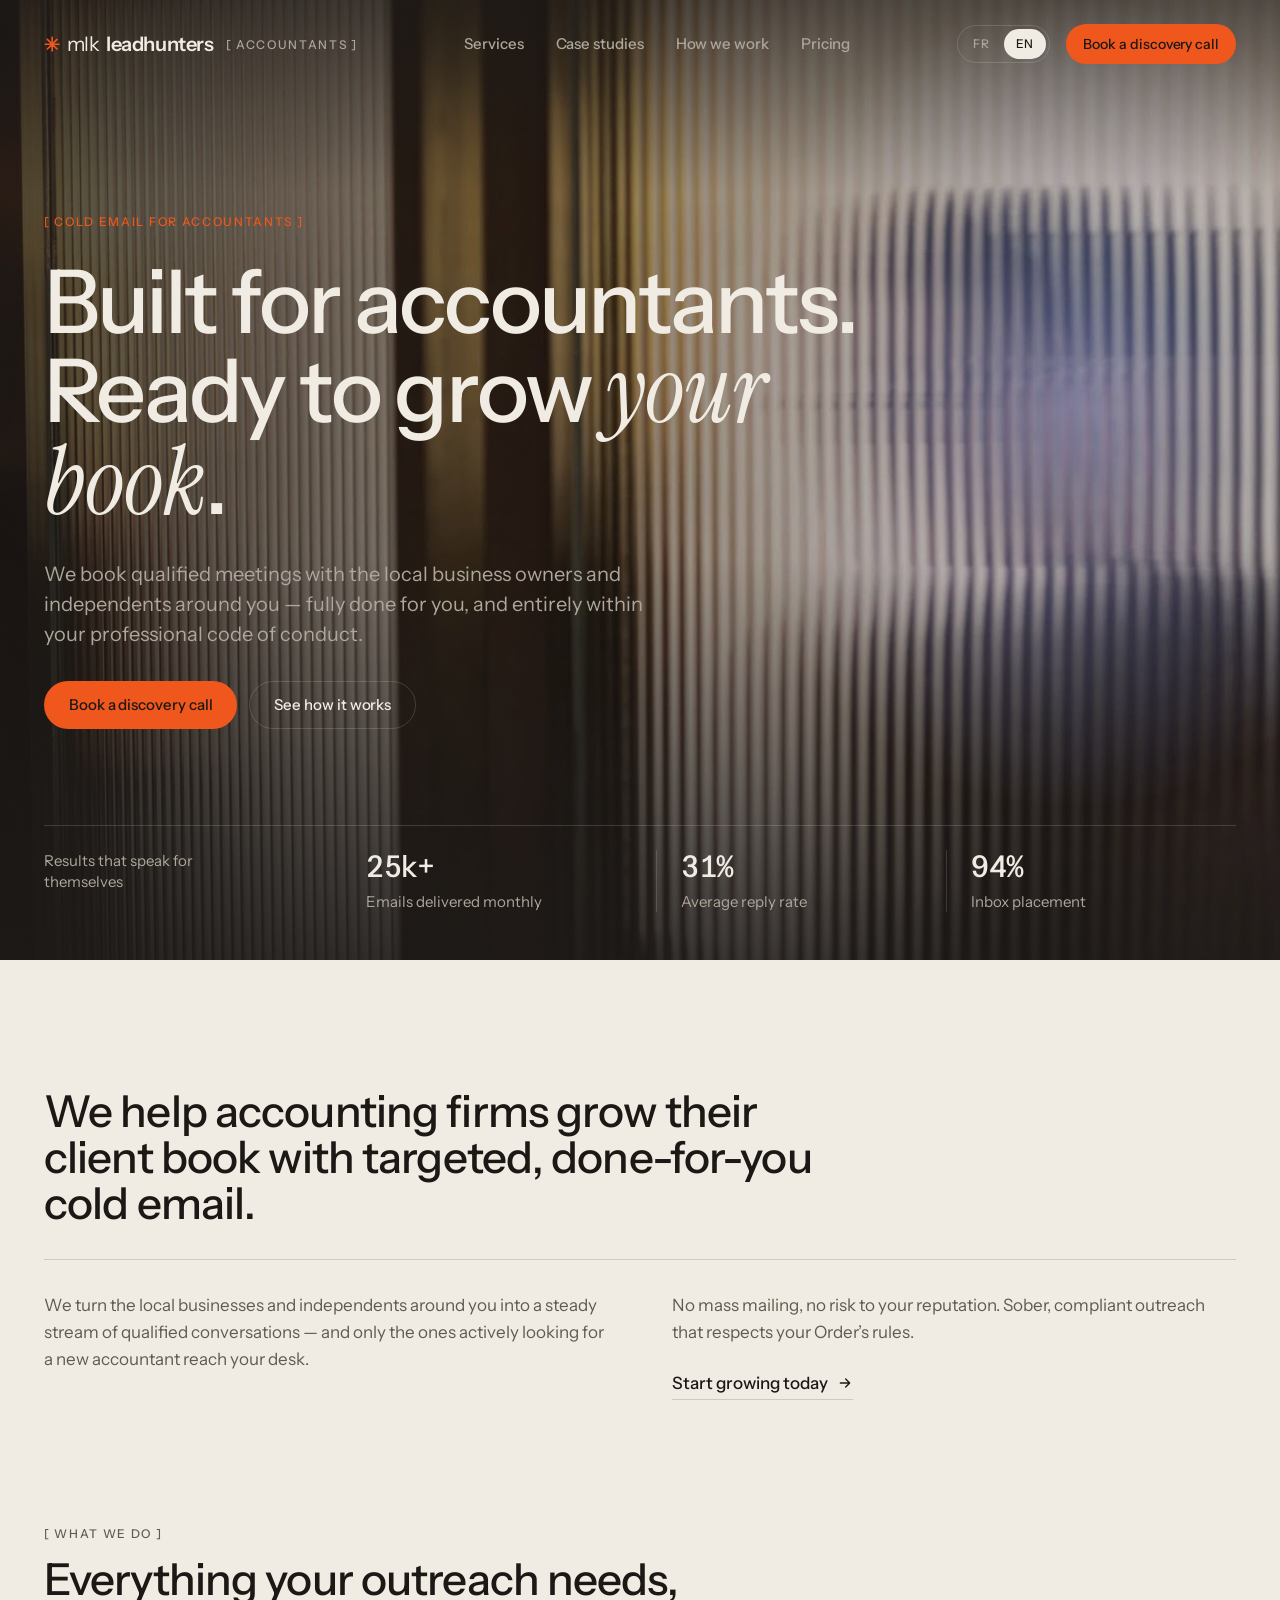
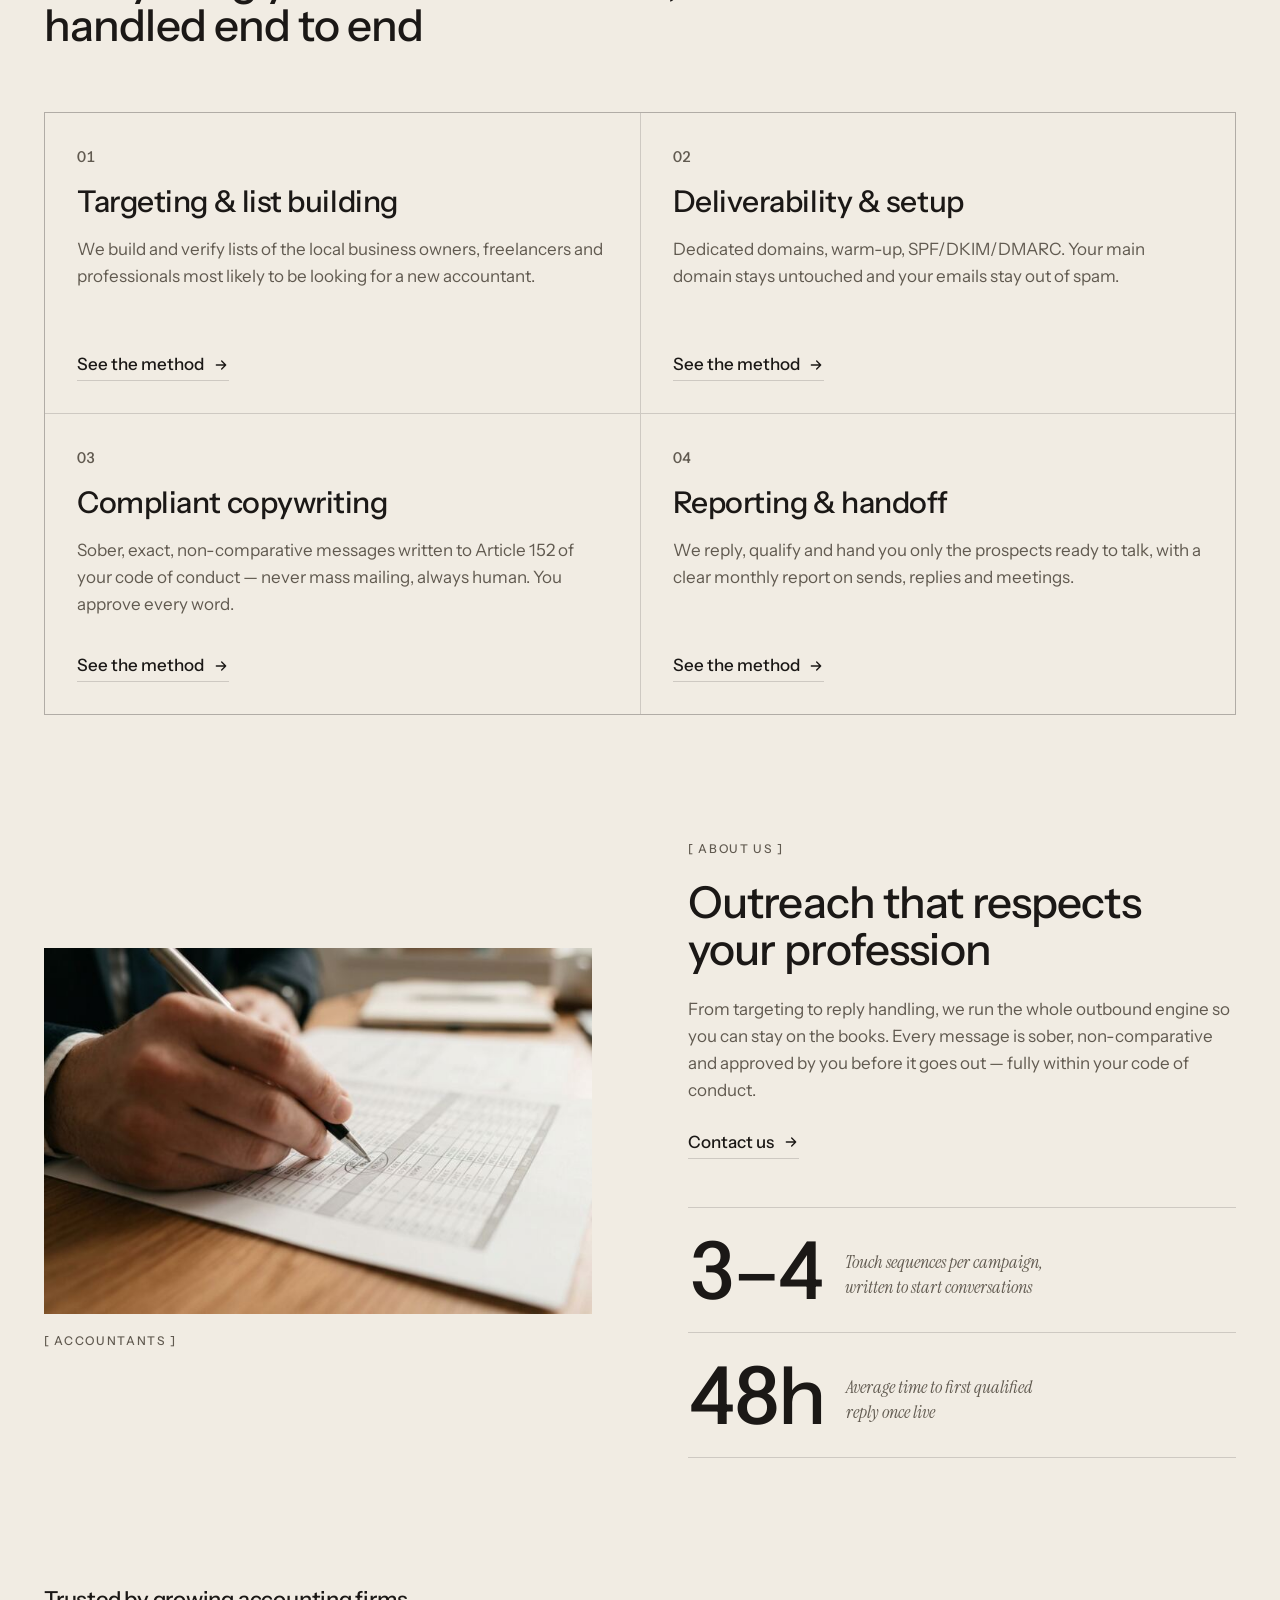
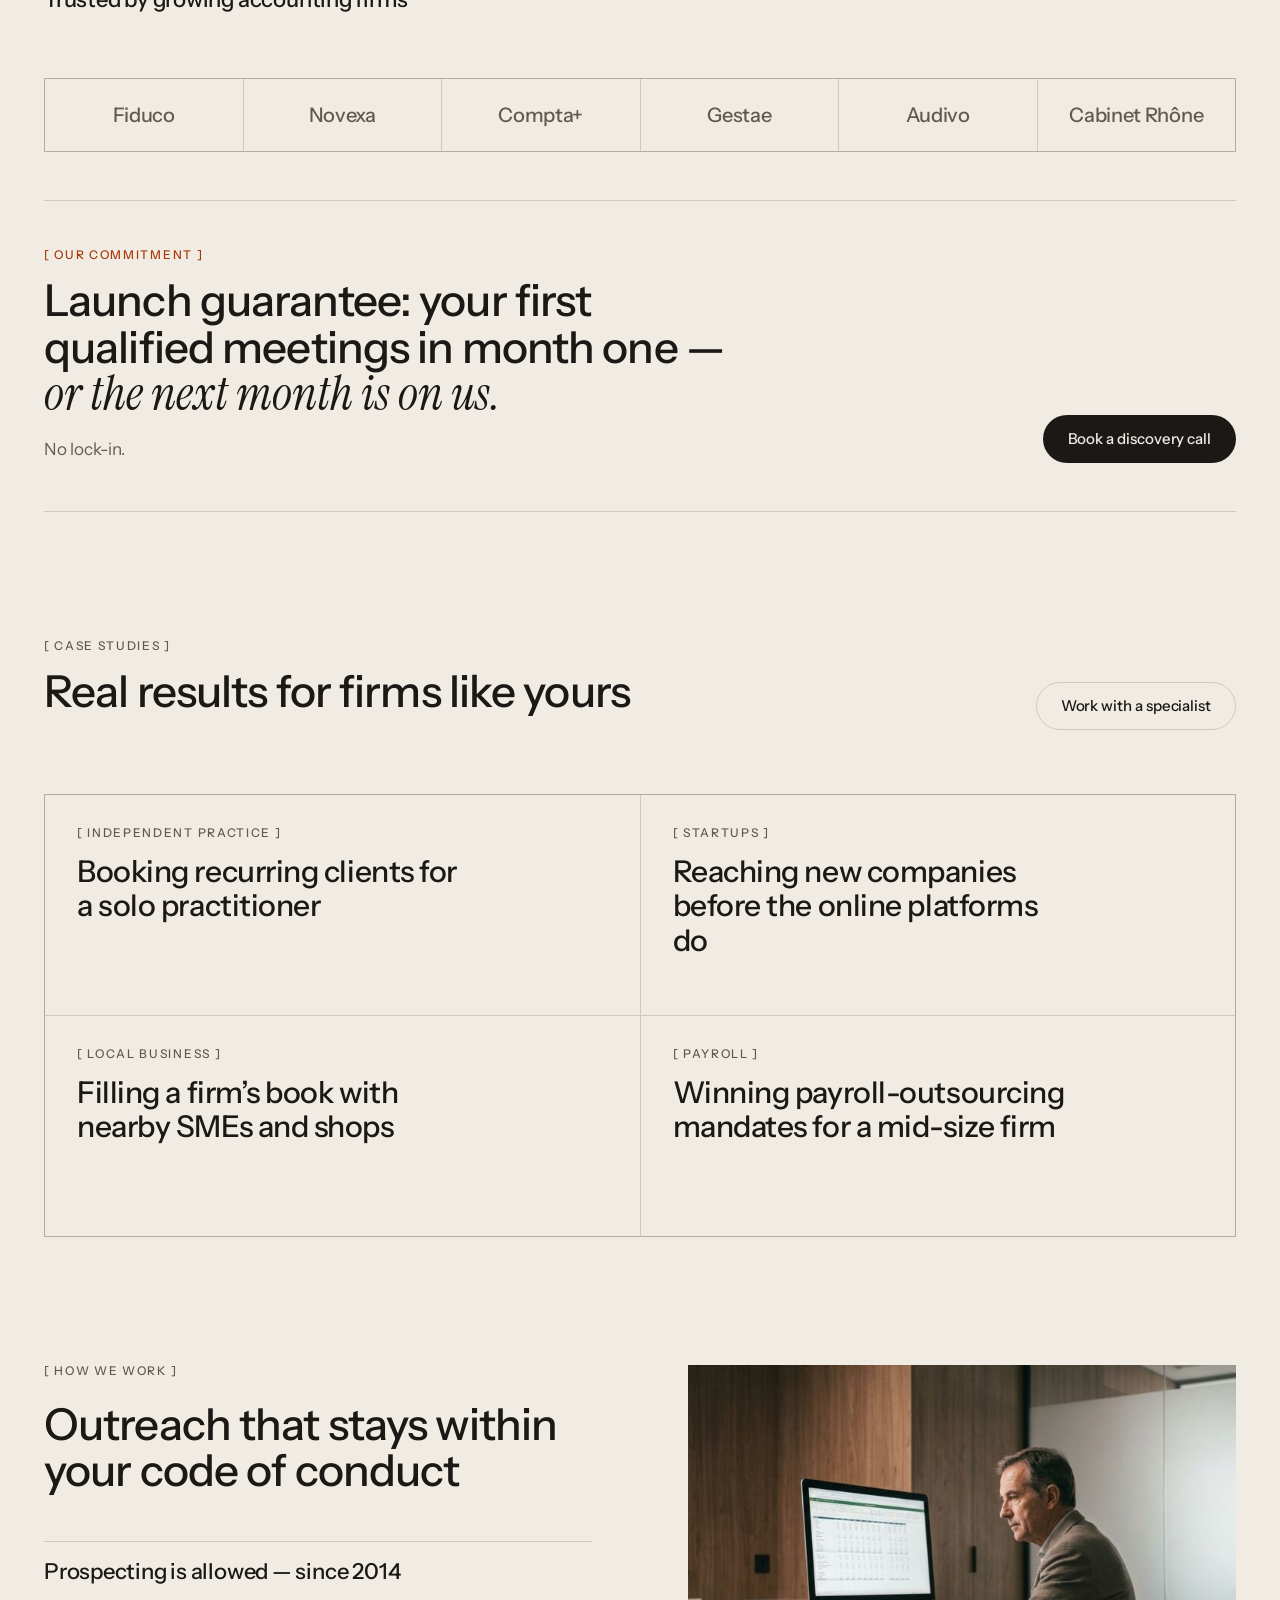
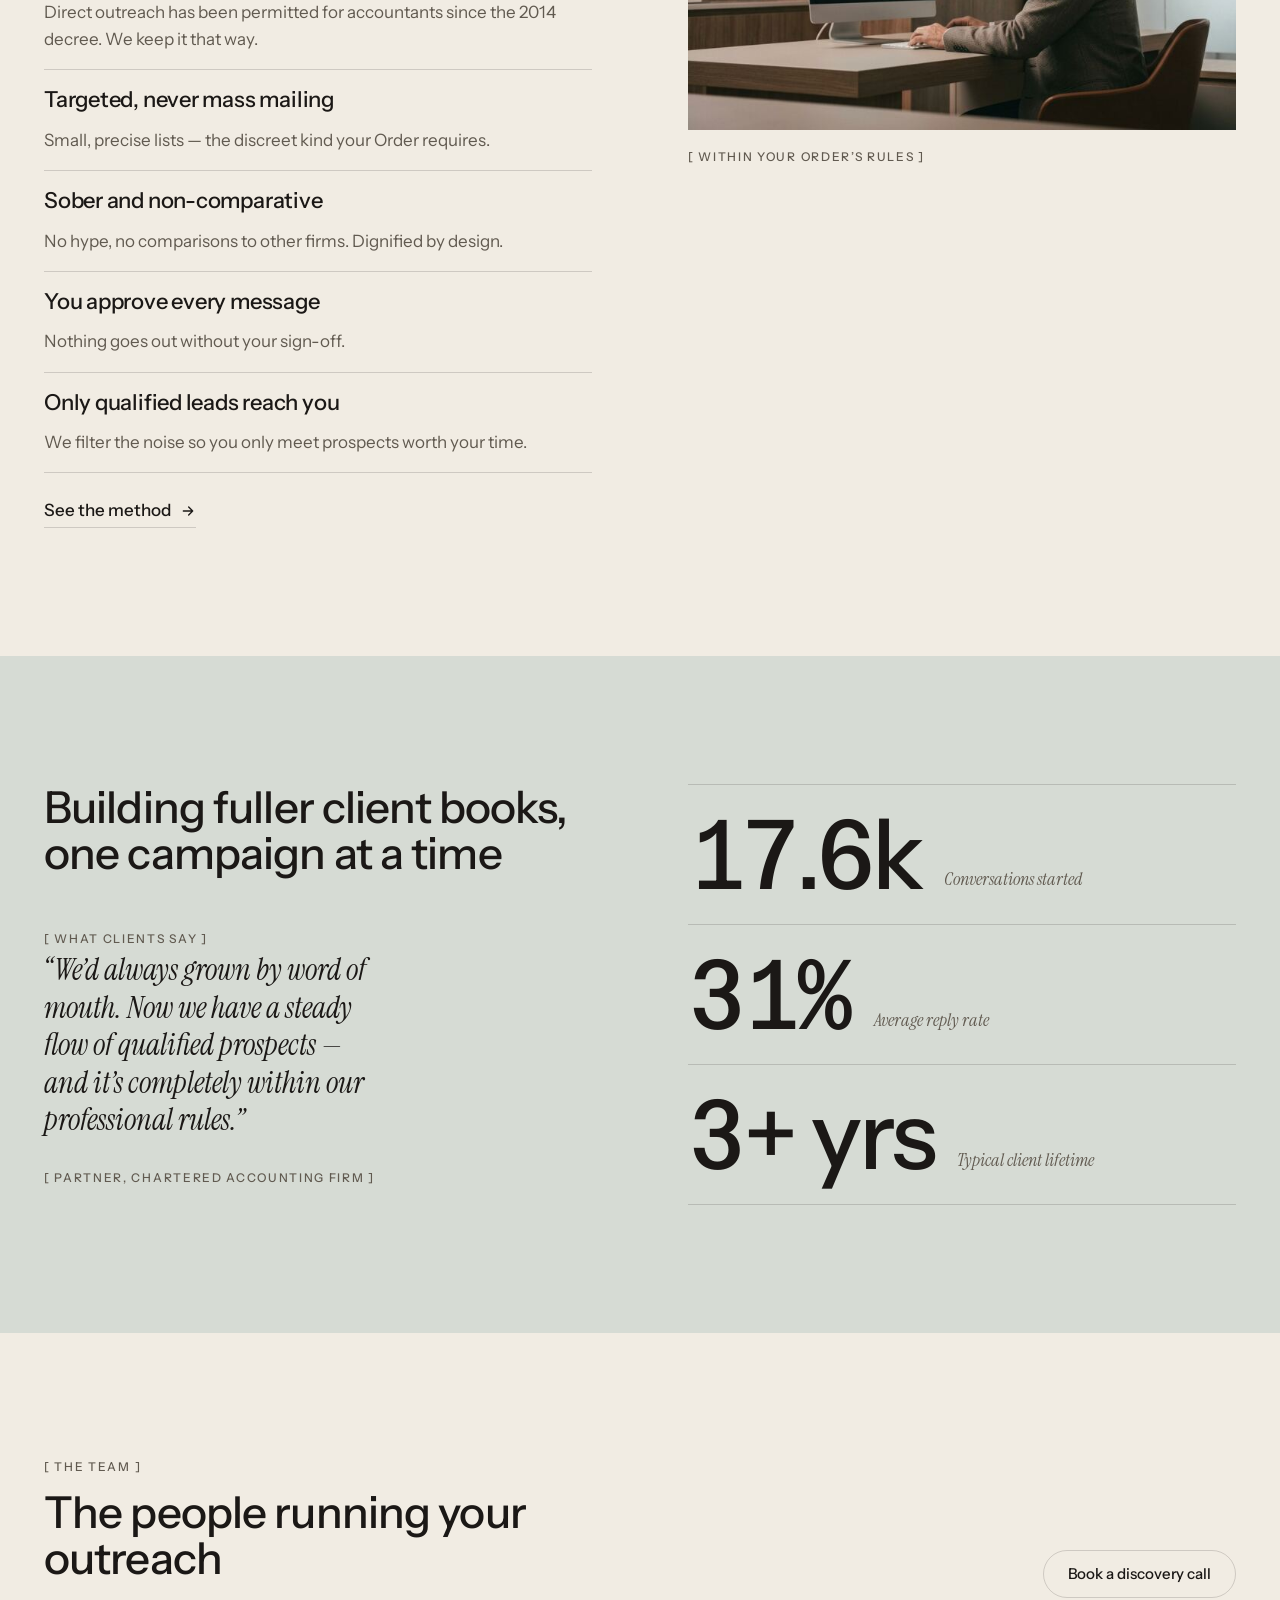
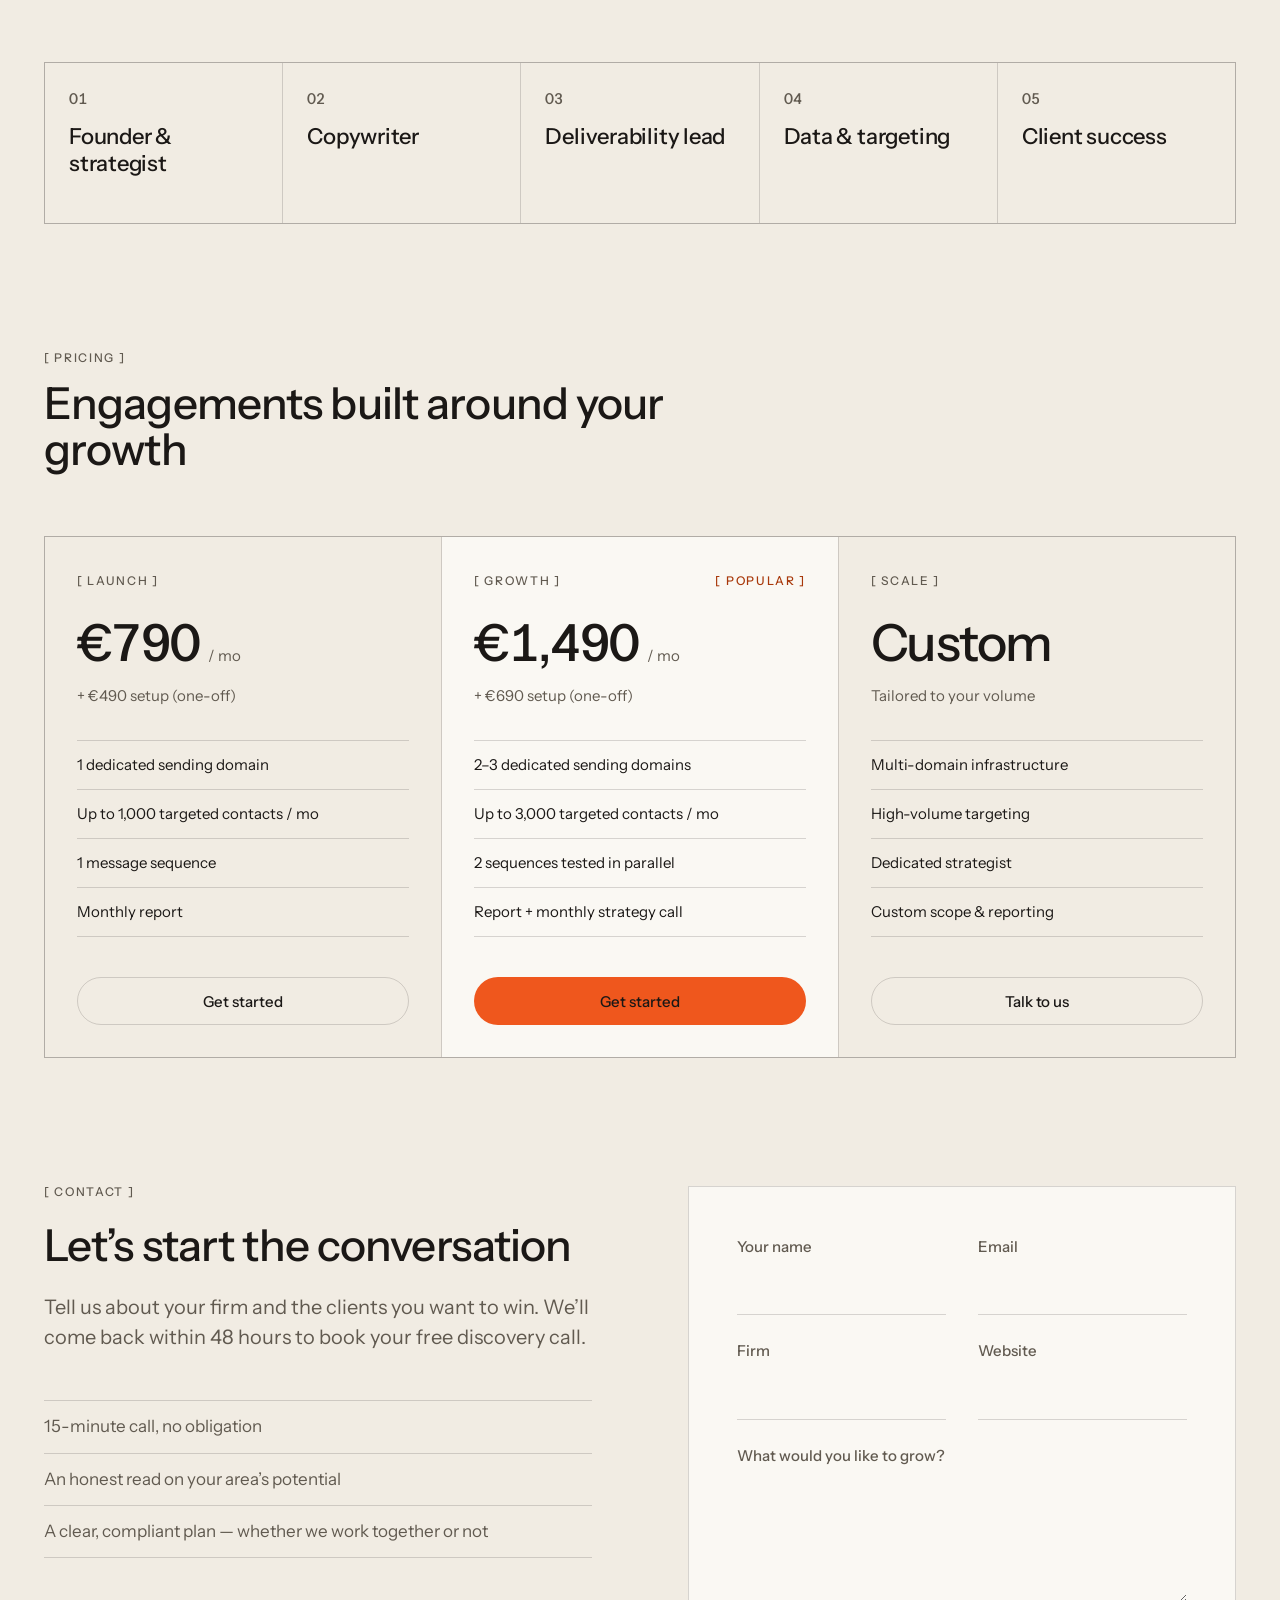
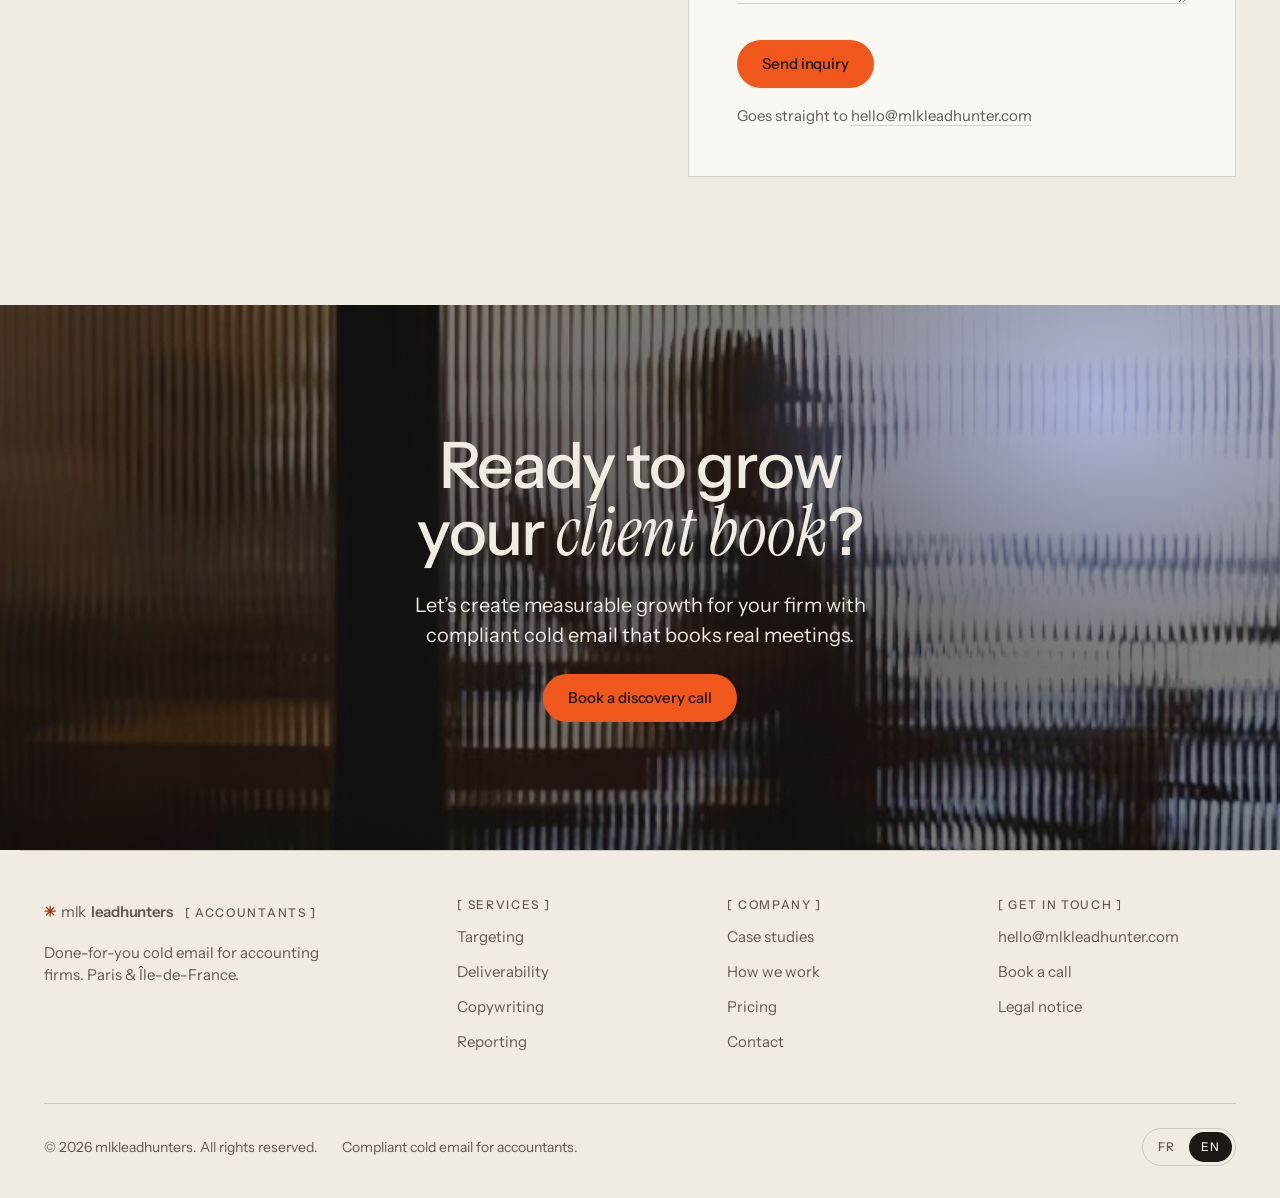
==== en/index.html @ 588f7e90 "Verre cannelé : toutes les pages FR/EN, sélecteur de langue, redirections - en/ : page d'accueil ang" ====
<!doctype html>
<html lang="en" data-theme="leadhunters">
<head>
<meta charset="utf-8">
<meta name="viewport" content="width=device-width, initial-scale=1">
<title>mlkleadhunters — Cold email that grows your accounting firm’s book</title>
<meta name="description" content="Done-for-you cold email for accounting firms. We book qualified meetings with local business owners — fully compliant with your professional code of conduct. Paris &amp; Île-de-France.">
<link rel="canonical" href="https://mlkleadhunters.fr/en/">
<link rel="alternate" hreflang="fr" href="https://mlkleadhunters.fr/fr/">
<link rel="alternate" hreflang="en" href="https://mlkleadhunters.fr/en/">
<link rel="alternate" hreflang="x-default" href="https://mlkleadhunters.fr/">
<meta property="og:type" content="website">
<meta property="og:site_name" content="mlkleadhunters">
<meta property="og:title" content="mlkleadhunters — Cold email that grows your accounting firm’s book">
<meta property="og:description" content="Done-for-you cold email for accounting firms. We book qualified meetings with local business owners — fully compliant with your professional code of conduct. Paris &amp; Île-de-France.">
<meta property="og:url" content="https://mlkleadhunters.fr/en/">
<meta property="og:image" content="https://mlkleadhunters.fr/assets/img/hero-glass.jpg">
<meta property="og:locale" content="en_GB">
<meta property="og:locale:alternate" content="fr_FR">
<meta name="twitter:card" content="summary_large_image">
<meta name="twitter:title" content="mlkleadhunters — Cold email that grows your accounting firm’s book">
<meta name="twitter:description" content="Done-for-you cold email for accounting firms. We book qualified meetings with local business owners — fully compliant with your professional code of conduct. Paris &amp; Île-de-France.">
<meta name="theme-color" content="#1b1816">
<link rel="icon" href="../assets/favicon.svg" type="image/svg+xml">
<link rel="apple-touch-icon" href="../assets/apple-touch-icon.png">
<link rel="preload" as="font" type="font/woff2" href="../assets/fonts/instrument-sans-latin.woff2" crossorigin>
<link rel="preload" as="font" type="font/woff2" href="../assets/fonts/instrument-serif-italic-latin.woff2" crossorigin>
<link rel="preload" as="image" href="../assets/img/hero-glass.jpg" media="(min-width: 901px)">
<link rel="preload" as="image" href="../assets/img/hero-glass-900.jpg" media="(max-width: 900px)">
<link rel="stylesheet" href="../assets/css/tokens.css">
<link rel="stylesheet" href="../assets/css/mk.css">
<script src="../assets/js/site.js" defer></script>
<script type="application/ld+json">
{
  "@context": "https://schema.org",
  "@type": "ProfessionalService",
  "name": "mlkleadhunters",
  "description": "Done-for-you cold email for accounting firms.",
  "url": "https://mlkleadhunters.fr/en/",
  "email": "hello@mlkleadhunter.com",
  "image": "https://mlkleadhunters.fr/assets/img/hero-glass.jpg",
  "areaServed": "Paris & Île-de-France",
  "availableLanguage": ["fr", "en"]
}
</script>
</head>
<body>
<a class="mk-skip" href="#content">Skip to content</a>

<section class="mk-glass mk-glass--photo mk-glass--hero mk-photo--hero-glass mk-on-dark" aria-label="Introduction">
  <div class="mk-glass__scene"></div>
  <div class="mk-glass__tint"></div>
  <div class="mk-glass__daylight"></div>
  <div class="mk-glass__grain"></div>
  <div class="mk-glass__content">
    <header class="mk-nav mk-container">
      <div class="mk-brand">
        <a class="mk-wordmark" href="./" aria-label="mlkleadhunters, home"><svg class="mk-wordmark__glyph" viewBox="0 0 24 24" fill="none" stroke="currentColor" stroke-width="2.4" stroke-linecap="round" aria-hidden="true"><path d="M12 2v20M2 12h20M4.93 4.93l14.14 14.14M19.07 4.93 4.93 19.07"/></svg><span class="mk-wordmark__mlk">mlk</span><span class="mk-wordmark__name">leadhunters</span></a>
        <span class="mk-label">Accountants</span>
      </div>
      <nav aria-label="Main navigation">
        <ul class="mk-nav__links">
          <li><a href="#services">Services</a></li>
          <li><a href="#case-studies">Case studies</a></li>
          <li><a href="how-we-work/">How we work</a></li>
          <li><a href="#pricing">Pricing</a></li>
        </ul>
      </nav>
      <div class="mk-nav__end">
        <div class="mk-lang" role="group" aria-label="Language">
          <a class="mk-lang__opt" href="../fr/" hreflang="fr" lang="fr"><span aria-hidden="true">FR</span><span class="mk-sr">Français</span></a>
          <a class="mk-lang__opt" href="./" hreflang="en" lang="en" aria-current="true">EN</a>
        </div>
        <a class="mk-button mk-button--sm mk-nav__cta" href="#contact">Book a discovery call</a>
        <details class="mk-menu">
          <summary class="mk-button mk-button--ghost mk-button--sm"><span class="mk-menu__open">Menu</span><span class="mk-menu__close">Close</span></summary>
          <nav class="mk-menu__panel" aria-label="Menu">
            <ul>
              <li><a href="#services">Services</a></li>
              <li><a href="#case-studies">Case studies</a></li>
              <li><a href="how-we-work/">How we work</a></li>
              <li><a href="#pricing">Pricing</a></li>
              <li><a href="#contact">Contact</a></li>
            </ul>
            <div class="mk-menu__lang">
              <div class="mk-lang" role="group" aria-label="Language">
                <a class="mk-lang__opt" href="../fr/" hreflang="fr" lang="fr"><span aria-hidden="true">FR</span><span class="mk-sr">Français</span></a>
                <a class="mk-lang__opt" href="./" hreflang="en" lang="en" aria-current="true">EN</a>
              </div>
            </div>
          </nav>
        </details>
      </div>
    </header>

    <div class="mk-container mk-hero">
      <div class="mk-hero__inner">
        <span class="mk-label mk-label--accent">Cold email for accountants</span>
        <h1 class="mk-display-xl">Built for accountants. Ready to grow <span class="mk-em">your book</span>.</h1>
        <p class="mk-lead">We book qualified meetings with the local business owners and independents around you — fully done for you, and entirely within your professional code of conduct.</p>
        <div class="mk-hero__actions">
          <a class="mk-button" href="#contact">Book a discovery call</a>
          <a class="mk-button mk-button--ghost" href="how-we-work/">See how it works</a>
        </div>
      </div>
      <div class="mk-keyfigs">
        <h2 class="mk-keyfigs__caption">Results that speak for themselves</h2>
        <ul class="mk-keyfigs__list">
          <li class="mk-keyfigs__item"><span class="mk-keyfigs__value">25k+</span><span class="mk-keyfigs__note">Emails delivered monthly</span></li>
          <li class="mk-keyfigs__item"><span class="mk-keyfigs__value">31%</span><span class="mk-keyfigs__note">Average reply rate</span></li>
          <li class="mk-keyfigs__item"><span class="mk-keyfigs__value">94%</span><span class="mk-keyfigs__note">Inbox placement</span></li>
        </ul>
      </div>
    </div>
  </div>
</section>

<main id="content">

  <section class="mk-section" aria-labelledby="offer-title">
    <div class="mk-container mk-statement">
      <h2 id="offer-title" class="mk-title">We help accounting firms grow their client book with targeted, done-for-you cold email.</h2>
      <div class="mk-statement__body">
        <p>We turn the local businesses and independents around you into a steady stream of qualified conversations — and only the ones actively looking for a new accountant reach your desk.</p>
        <div class="mk-split__text">
          <p>No mass mailing, no risk to your reputation. Sober, compliant outreach that respects your Order’s rules.</p>
          <a class="mk-link" href="#contact">Start growing today <svg viewBox="0 0 24 24" fill="none" stroke="currentColor" stroke-width="2" stroke-linecap="round" stroke-linejoin="round" aria-hidden="true"><path d="M5 12h14M13 6l6 6-6 6"/></svg></a>
        </div>
      </div>
    </div>
  </section>

  <section class="mk-section" id="services" aria-labelledby="services-title">
    <div class="mk-container">
      <div class="mk-head">
        <span class="mk-label">What we do</span>
        <h2 id="services-title" class="mk-title">Everything your outreach needs, handled end to end</h2>
      </div>
      <div class="mk-grid mk-grid--2">
        <article class="mk-card">
          <span class="mk-card__step">01</span>
          <h3 class="mk-heading">Targeting &amp; list building</h3>
          <p class="mk-card__body">We build and verify lists of the local business owners, freelancers and professionals most likely to be looking for a new accountant.</p>
          <div class="mk-card__foot"><a class="mk-link" href="how-we-work/#targeting">See the method<span class="mk-sr">: targeting</span><svg viewBox="0 0 24 24" fill="none" stroke="currentColor" stroke-width="2" stroke-linecap="round" stroke-linejoin="round" aria-hidden="true"><path d="M5 12h14M13 6l6 6-6 6"/></svg></a></div>
        </article>
        <article class="mk-card">
          <span class="mk-card__step">02</span>
          <h3 class="mk-heading">Deliverability &amp; setup</h3>
          <p class="mk-card__body">Dedicated domains, warm-up, SPF/DKIM/DMARC. Your main domain stays untouched and your emails stay out of spam.</p>
          <div class="mk-card__foot"><a class="mk-link" href="how-we-work/#deliverability">See the method<span class="mk-sr">: deliverability</span><svg viewBox="0 0 24 24" fill="none" stroke="currentColor" stroke-width="2" stroke-linecap="round" stroke-linejoin="round" aria-hidden="true"><path d="M5 12h14M13 6l6 6-6 6"/></svg></a></div>
        </article>
        <article class="mk-card">
          <span class="mk-card__step">03</span>
          <h3 class="mk-heading">Compliant copywriting</h3>
          <p class="mk-card__body">Sober, exact, non-comparative messages written to Article 152 of your code of conduct — never mass mailing, always human. You approve every word.</p>
          <div class="mk-card__foot"><a class="mk-link" href="how-we-work/#copywriting">See the method<span class="mk-sr">: copywriting</span><svg viewBox="0 0 24 24" fill="none" stroke="currentColor" stroke-width="2" stroke-linecap="round" stroke-linejoin="round" aria-hidden="true"><path d="M5 12h14M13 6l6 6-6 6"/></svg></a></div>
        </article>
        <article class="mk-card">
          <span class="mk-card__step">04</span>
          <h3 class="mk-heading">Reporting &amp; handoff</h3>
          <p class="mk-card__body">We reply, qualify and hand you only the prospects ready to talk, with a clear monthly report on sends, replies and meetings.</p>
          <div class="mk-card__foot"><a class="mk-link" href="how-we-work/#reporting">See the method<span class="mk-sr">: reporting</span><svg viewBox="0 0 24 24" fill="none" stroke="currentColor" stroke-width="2" stroke-linecap="round" stroke-linejoin="round" aria-hidden="true"><path d="M5 12h14M13 6l6 6-6 6"/></svg></a></div>
        </article>
      </div>
    </div>
  </section>

  <section class="mk-section" aria-labelledby="about-title">
    <div class="mk-container mk-split">
      <figure class="mk-figure">
        <img src="../assets/img/cold-emailing-accountants.jpg" srcset="../assets/img/cold-emailing-accountants-720.jpg 720w, ../assets/img/cold-emailing-accountants.jpg 1104w" sizes="(max-width: 900px) 100vw, 600px" width="1104" height="736" alt="An accountant annotates a table of figures at their desk." loading="lazy" decoding="async">
        <figcaption><span class="mk-label">Accountants</span></figcaption>
      </figure>
      <div class="mk-split__text">
        <span class="mk-label">About us</span>
        <h2 id="about-title" class="mk-title">Outreach that respects your profession</h2>
        <p class="mk-muted">From targeting to reply handling, we run the whole outbound engine so you can stay on the books. Every message is sober, non-comparative and approved by you before it goes out — fully within your code of conduct.</p>
        <a class="mk-link" href="#contact">Contact us <svg viewBox="0 0 24 24" fill="none" stroke="currentColor" stroke-width="2" stroke-linecap="round" stroke-linejoin="round" aria-hidden="true"><path d="M5 12h14M13 6l6 6-6 6"/></svg></a>
        <div class="mk-stats mk-stats--stack mk-mt-5">
          <div class="mk-stat"><span class="mk-stat__value mk-stat__value--compact">3–4</span><span class="mk-stat__note">Touch sequences per campaign, written to start conversations</span></div>
          <div class="mk-stat"><span class="mk-stat__value mk-stat__value--compact">48h</span><span class="mk-stat__note">Average time to first qualified reply once live</span></div>
        </div>
      </div>
    </div>
  </section>

  <section class="mk-section" aria-labelledby="trust-title">
    <div class="mk-container">
      <div class="mk-head">
        <h2 id="trust-title" class="mk-subheading">Trusted by growing accounting firms</h2>
      </div>
      <!-- To confirm: firm names carried over from the current site. Replace them with real clients (with their consent) or remove this section before going live. -->
      <ul class="mk-names">
        <li>Fiduco</li>
        <li>Novexa</li>
        <li>Compta+</li>
        <li>Gestae</li>
        <li>Audivo</li>
        <li>Cabinet Rhône</li>
      </ul>
      <div class="mk-pledge mk-mt-7">
        <div class="mk-pledge__text">
          <span class="mk-label mk-label--accent">Our commitment</span>
          <p class="mk-title">Launch guarantee: your first qualified meetings in month one — <span class="mk-em">or the next month is on us.</span></p>
          <p class="mk-muted">No lock-in.</p>
        </div>
        <a class="mk-button mk-button--inverse" href="#contact">Book a discovery call</a>
      </div>
    </div>
  </section>

  <section class="mk-section" id="case-studies" aria-labelledby="cases-title">
    <div class="mk-container">
      <div class="mk-head mk-head--split">
        <span class="mk-label">Case studies</span>
        <h2 id="cases-title" class="mk-title">Real results for firms like yours</h2>
        <a class="mk-button mk-button--ghost mk-head__aside" href="#contact">Work with a specialist</a>
      </div>
      <div class="mk-grid mk-grid--2">
        <article class="mk-card mk-card--short">
          <span class="mk-label">Independent practice</span>
          <h3 class="mk-heading">Booking recurring clients for a solo practitioner</h3>
        </article>
        <article class="mk-card mk-card--short">
          <span class="mk-label">Startups</span>
          <h3 class="mk-heading">Reaching new companies before the online platforms do</h3>
        </article>
        <article class="mk-card mk-card--short">
          <span class="mk-label">Local business</span>
          <h3 class="mk-heading">Filling a firm’s book with nearby SMEs and shops</h3>
        </article>
        <article class="mk-card mk-card--short">
          <span class="mk-label">Payroll</span>
          <h3 class="mk-heading">Winning payroll-outsourcing mandates for a mid-size firm</h3>
        </article>
      </div>
    </div>
  </section>

  <section class="mk-section" id="method" aria-labelledby="method-title">
    <div class="mk-container mk-split mk-split--top">
      <div class="mk-split__text">
        <span class="mk-label">How we work</span>
        <h2 id="method-title" class="mk-title">Outreach that stays within your code of conduct</h2>
        <ul class="mk-rows mk-rows--compact mk-mt-5">
          <li class="mk-row"><h3 class="mk-row__title">Prospecting is allowed — since 2014</h3><p class="mk-row__text">Direct outreach has been permitted for accountants since the 2014 decree. We keep it that way.</p></li>
          <li class="mk-row"><h3 class="mk-row__title">Targeted, never mass mailing</h3><p class="mk-row__text">Small, precise lists — the discreet kind your Order requires.</p></li>
          <li class="mk-row"><h3 class="mk-row__title">Sober and non-comparative</h3><p class="mk-row__text">No hype, no comparisons to other firms. Dignified by design.</p></li>
          <li class="mk-row"><h3 class="mk-row__title">You approve every message</h3><p class="mk-row__text">Nothing goes out without your sign-off.</p></li>
          <li class="mk-row"><h3 class="mk-row__title">Only qualified leads reach you</h3><p class="mk-row__text">We filter the noise so you only meet prospects worth your time.</p></li>
        </ul>
        <a class="mk-link" href="how-we-work/">See the method <svg viewBox="0 0 24 24" fill="none" stroke="currentColor" stroke-width="2" stroke-linecap="round" stroke-linejoin="round" aria-hidden="true"><path d="M5 12h14M13 6l6 6-6 6"/></svg></a>
      </div>
      <figure class="mk-figure">
        <img src="../assets/img/agenda.jpg" srcset="../assets/img/agenda-720.jpg 720w, ../assets/img/agenda.jpg 1104w" sizes="(max-width: 900px) 100vw, 600px" width="1104" height="736" alt="An accountant works on a spreadsheet in a bright office." loading="lazy" decoding="async">
        <figcaption><span class="mk-label">Within your Order’s rules</span></figcaption>
      </figure>
    </div>
  </section>

  <section class="mk-section mk-section--band" aria-labelledby="proof-title">
    <div class="mk-container mk-proof">
      <div class="mk-proof__lead">
        <h2 id="proof-title" class="mk-title">Building fuller client books, one campaign at a time</h2>
        <figure class="mk-quote">
          <span class="mk-label">What clients say</span>
          <blockquote class="mk-mt-5"><p><q>We’d always grown by word of mouth. Now we have a steady flow of qualified prospects — and it’s completely within our professional rules.</q></p></blockquote>
          <figcaption class="mk-mt-5"><span class="mk-label">Partner, chartered accounting firm</span></figcaption>
        </figure>
      </div>
      <div class="mk-stats mk-stats--stack">
        <div class="mk-stat"><span class="mk-stat__value">17.6k</span><span class="mk-stat__note">Conversations started</span></div>
        <div class="mk-stat"><span class="mk-stat__value">31%</span><span class="mk-stat__note">Average reply rate</span></div>
        <div class="mk-stat"><span class="mk-stat__value">3+ yrs</span><span class="mk-stat__note">Typical client lifetime</span></div>
      </div>
    </div>
  </section>

  <section class="mk-section" id="team" aria-labelledby="team-title">
    <div class="mk-container">
      <div class="mk-head mk-head--split">
        <span class="mk-label">The team</span>
        <h2 id="team-title" class="mk-title">The people running your outreach</h2>
        <a class="mk-button mk-button--ghost mk-head__aside" href="#contact">Book a discovery call</a>
      </div>
      <!-- To complete: first names, surnames and photos of the team (the current site only has placeholder names). -->
      <ul class="mk-team">
        <li><span class="mk-card__step">01</span><span class="mk-team__role">Founder &amp; strategist</span></li>
        <li><span class="mk-card__step">02</span><span class="mk-team__role">Copywriter</span></li>
        <li><span class="mk-card__step">03</span><span class="mk-team__role">Deliverability lead</span></li>
        <li><span class="mk-card__step">04</span><span class="mk-team__role">Data &amp; targeting</span></li>
        <li><span class="mk-card__step">05</span><span class="mk-team__role">Client success</span></li>
      </ul>
    </div>
  </section>

  <section class="mk-section" id="pricing" aria-labelledby="pricing-title">
    <div class="mk-container">
      <div class="mk-head">
        <span class="mk-label">Pricing</span>
        <h2 id="pricing-title" class="mk-title">Engagements built around your growth</h2>
      </div>
      <div class="mk-grid">
        <article class="mk-card mk-plan">
          <div class="mk-plan__head"><h3 class="mk-label">Launch</h3></div>
          <p class="mk-plan__price"><span class="mk-plan__amount">€790</span><span class="mk-plan__per">/ mo</span></p>
          <p class="mk-plan__setup">+ €490 setup (one-off)</p>
          <ul class="mk-ticks">
            <li>1 dedicated sending domain</li>
            <li>Up to 1,000 targeted contacts / mo</li>
            <li>1 message sequence</li>
            <li>Monthly report</li>
          </ul>
          <a class="mk-button mk-button--ghost" href="#contact">Get started</a>
        </article>
        <article class="mk-card mk-plan mk-plan--featured">
          <div class="mk-plan__head"><h3 class="mk-label">Growth</h3><span class="mk-label mk-label--accent">Popular</span></div>
          <p class="mk-plan__price"><span class="mk-plan__amount">€1,490</span><span class="mk-plan__per">/ mo</span></p>
          <p class="mk-plan__setup">+ €690 setup (one-off)</p>
          <ul class="mk-ticks">
            <li>2–3 dedicated sending domains</li>
            <li>Up to 3,000 targeted contacts / mo</li>
            <li>2 sequences tested in parallel</li>
            <li>Report + monthly strategy call</li>
          </ul>
          <a class="mk-button" href="#contact">Get started</a>
        </article>
        <article class="mk-card mk-plan">
          <div class="mk-plan__head"><h3 class="mk-label">Scale</h3></div>
          <p class="mk-plan__price"><span class="mk-plan__amount">Custom</span></p>
          <p class="mk-plan__setup">Tailored to your volume</p>
          <ul class="mk-ticks">
            <li>Multi-domain infrastructure</li>
            <li>High-volume targeting</li>
            <li>Dedicated strategist</li>
            <li>Custom scope &amp; reporting</li>
          </ul>
          <a class="mk-button mk-button--ghost" href="#contact">Talk to us</a>
        </article>
      </div>
    </div>
  </section>

  <section class="mk-section" id="contact" aria-labelledby="contact-title">
    <div class="mk-container mk-split mk-split--top">
      <div class="mk-split__text">
        <span class="mk-label">Contact</span>
        <h2 id="contact-title" class="mk-title">Let’s start the conversation</h2>
        <p class="mk-lead">Tell us about your firm and the clients you want to win. We’ll come back within 48 hours to book your free discovery call.</p>
        <ul class="mk-ticks mk-ticks--muted mk-mt-5">
          <li>15-minute call, no obligation</li>
          <li>An honest read on your area’s potential</li>
          <li>A clear, compliant plan — whether we work together or not</li>
        </ul>
      </div>
      <div class="mk-panel">
        <form class="mk-form" action="mailto:hello@mlkleadhunter.com" method="post" enctype="text/plain" data-mailto="hello@mlkleadhunter.com" data-subject="Discovery call request">
          <div class="mk-field"><label for="f-name">Your name</label><input id="f-name" name="name" type="text" autocomplete="name" required data-label="Name:"></div>
          <div class="mk-field"><label for="f-email">Email</label><input id="f-email" name="email" type="email" autocomplete="email" required data-label="Email:"></div>
          <div class="mk-field"><label for="f-firm">Firm</label><input id="f-firm" name="company" type="text" autocomplete="organization" data-label="Firm:"></div>
          <div class="mk-field"><label for="f-website">Website</label><input id="f-website" name="website" type="text" inputmode="url" autocomplete="url" data-label="Website:"></div>
          <div class="mk-field mk-field--full"><label for="f-message">What would you like to grow?</label><textarea id="f-message" name="message" rows="4" data-label="Message:"></textarea></div>
          <div class="mk-form__foot">
            <button class="mk-button" type="submit">Send inquiry</button>
            <p class="mk-form__note">Goes straight to <a href="mailto:hello@mlkleadhunter.com">hello@mlkleadhunter.com</a></p>
          </div>
        </form>
      </div>
    </div>
  </section>

  <section class="mk-glass mk-glass--photo mk-cta mk-photo--footer-glass mk-on-dark" aria-labelledby="cta-title">
    <div class="mk-glass__scene"></div>
    <div class="mk-glass__tint"></div>
    <div class="mk-glass__daylight"></div>
    <div class="mk-glass__grain"></div>
    <div class="mk-glass__content mk-container">
      <div class="mk-cta__inner">
        <h2 id="cta-title" class="mk-display">Ready to grow your <span class="mk-em">client book</span>?</h2>
        <p class="mk-lead">Let’s create measurable growth for your firm with compliant cold email that books real meetings.</p>
        <a class="mk-button" href="#contact">Book a discovery call</a>
      </div>
    </div>
  </section>

</main>

<footer class="mk-footer mk-container">
  <div class="mk-footer__grid">
    <div class="mk-footer__col">
      <div class="mk-brand">
        <a class="mk-wordmark" href="./" aria-label="mlkleadhunters, home"><svg class="mk-wordmark__glyph" viewBox="0 0 24 24" fill="none" stroke="currentColor" stroke-width="2.4" stroke-linecap="round" aria-hidden="true"><path d="M12 2v20M2 12h20M4.93 4.93l14.14 14.14M19.07 4.93 4.93 19.07"/></svg><span class="mk-wordmark__mlk">mlk</span><span class="mk-wordmark__name">leadhunters</span></a>
        <span class="mk-label">Accountants</span>
      </div>
      <p class="mk-footer__desc">Done-for-you cold email for accounting firms. Paris &amp; Île-de-France.</p>
    </div>
    <nav class="mk-footer__col" aria-labelledby="footer-services"><span class="mk-label" id="footer-services">Services</span><ul><li><a href="how-we-work/#targeting">Targeting</a></li><li><a href="how-we-work/#deliverability">Deliverability</a></li><li><a href="how-we-work/#copywriting">Copywriting</a></li><li><a href="how-we-work/#reporting">Reporting</a></li></ul></nav>
    <nav class="mk-footer__col" aria-labelledby="footer-company"><span class="mk-label" id="footer-company">Company</span><ul><li><a href="#case-studies">Case studies</a></li><li><a href="how-we-work/">How we work</a></li><li><a href="#pricing">Pricing</a></li><li><a href="#contact">Contact</a></li></ul></nav>
    <div class="mk-footer__col"><span class="mk-label">Get in touch</span><ul><li><a href="mailto:hello@mlkleadhunter.com">hello@mlkleadhunter.com</a></li><li><a href="#contact">Book a call</a></li><li><a href="legal-notice/">Legal notice</a></li></ul></div>
  </div>
  <div class="mk-footer__base">
    <div class="mk-footer__legal"><span>© 2026 mlkleadhunters. All rights reserved.</span><span>Compliant cold email for accountants.</span></div>
    <div class="mk-lang" role="group" aria-label="Language">
      <a class="mk-lang__opt" href="../fr/" hreflang="fr" lang="fr"><span aria-hidden="true">FR</span><span class="mk-sr">Français</span></a>
      <a class="mk-lang__opt" href="./" hreflang="en" lang="en" aria-current="true">EN</a>
    </div>
  </div>
</footer>
</body>
</html>
---- assets/css/tokens.css ----
/* tokens.css — Verre cannelé design tokens, compiled from tokens.json (design system v1).
   Fonts are self-hosted (SIL OFL, see ../fonts/OFL.txt): no request to Google, nothing to consent to. */

@font-face { font-family: "Instrument Sans"; font-style: normal; font-weight: 400 700; font-display: swap;
  src: url(../fonts/instrument-sans-latin.woff2) format("woff2");
  unicode-range: U+0000-00FF, U+0131, U+0152-0153, U+02BB-02BC, U+02C6, U+02DA, U+02DC, U+0304, U+0308, U+0329, U+2000-206F, U+20AC, U+2122, U+2191, U+2193, U+2212, U+2215, U+FEFF, U+FFFD; }
@font-face { font-family: "Instrument Sans"; font-style: normal; font-weight: 400 700; font-display: swap;
  src: url(../fonts/instrument-sans-latin-ext.woff2) format("woff2");
  unicode-range: U+0100-02BA, U+02BD-02C5, U+02C7-02CC, U+02CE-02D7, U+02DD-02FF, U+0304, U+0308, U+0329, U+1D00-1DBF, U+1E00-1E9F, U+1EF2-1EFF, U+2020, U+20A0-20AB, U+20AD-20C0, U+2113, U+2C60-2C7F, U+A720-A7FF; }
@font-face { font-family: "Instrument Serif"; font-style: italic; font-weight: 400; font-display: swap;
  src: url(../fonts/instrument-serif-italic-latin.woff2) format("woff2");
  unicode-range: U+0000-00FF, U+0131, U+0152-0153, U+02BB-02BC, U+02C6, U+02DA, U+02DC, U+0304, U+0308, U+0329, U+2000-206F, U+20AC, U+2122, U+2191, U+2193, U+2212, U+2215, U+FEFF, U+FFFD; }
@font-face { font-family: "Instrument Serif"; font-style: italic; font-weight: 400; font-display: swap;
  src: url(../fonts/instrument-serif-italic-latin-ext.woff2) format("woff2");
  unicode-range: U+0100-02BA, U+02BD-02C5, U+02C7-02CC, U+02CE-02D7, U+02DD-02FF, U+0304, U+0308, U+0329, U+1D00-1DBF, U+1E00-1E9F, U+1EF2-1EFF, U+2020, U+20A0-20AB, U+20AD-20C0, U+2113, U+2C60-2C7F, U+A720-A7FF; }

/* The Google subsets of both families lack U+202F, the narrow no-break space French typography
   needs (94 %, 1 000, « … », « : »). This tiny font supplies that one character, at 0.12 em, for both. */
@font-face { font-family: "Instrument Sans"; font-style: normal; font-weight: 400 700; font-display: swap;
  src: url(../fonts/narrow-space.woff2) format("woff2"); unicode-range: U+202F; }
@font-face { font-family: "Instrument Serif"; font-style: italic; font-weight: 400; font-display: swap;
  src: url(../fonts/narrow-space.woff2) format("woff2"); unicode-range: U+202F; }
:root, [data-theme="leadhunters"] {
  --surface: #f1ece3;
  --surface-raised: #faf8f3;
  --surface-sage: #d6dbd4;
  --surface-dark: #1b1816;
  --surface-dark-raised: #26221f;
  --ink: #1b1816;
  --ink-muted: #615a50;
  --ink-on-dark: #f1ece3;
  --ink-on-dark-muted: #ada69b;
  --line: #1b181629;
  --line-on-dark: #f1ece329;
  --accent: #ef571d;
  --accent-ink: #a8380a;
  --accent-on-dark: #ef571d;
  --on-accent: #1b1816;
  --scene-a: #e07a2a;
  --scene-b: #8e949c;
  --scene-c: #3a2c22;
  --light-cool: #6f86d6;
  --focus: #1b1816;
  --focus-on-dark: #f1ece3;
  --space-1: 4px;
  --space-2: 8px;
  --space-3: 12px;
  --space-4: 16px;
  --space-5: 24px;
  --space-6: 32px;
  --space-7: 48px;
  --space-8: 64px;
  --space-9: 96px;
  --space-10: 128px;
  --space-11: 160px;
  --container: 1240px;
  --gutter: 24px;
  --measure: 64ch;
  --radius-none: 0;
  --radius-sm: 4px;
  --radius-pill: 999px;
  --glass-rib: 28px;
  --glass-blur: 28px;
  --glass-refract: 40;
  --glass-grain: 0.14;
  --font-sans: "Instrument Sans", "Helvetica Neue", Arial, sans-serif;
  --font-serif: "Instrument Serif", Georgia, "Times New Roman", serif;
}
[data-theme="webstudio"] {
  --accent: #4e6443;
  --accent-ink: #3e5236;
  --accent-on-dark: #93a884;
  --on-accent: #f1ece3;
  --scene-a: #5e7351;
  --scene-b: #e6dfcf;
  --scene-c: #17221e;
}
[data-theme="deepblue"] {
  --accent: #1b2e9b;
  --accent-ink: #1b2e9b;
  --accent-on-dark: #9fb0ff;
  --on-accent: #f1ece3;
  --scene-a: #e07a2a;
  --scene-b: #4a63e6;
  --scene-c: #10163a;
}
[data-theme="popblue"] {
  --accent: #2b4dff;
  --accent-ink: #1c38d9;
  --accent-on-dark: #6f8bff;
  --on-accent: #f1ece3;
  --scene-a: #e07a2a;
  --scene-b: #4f6cff;
  --scene-c: #0b123d;
}
.display-xl { font-family: var(--font-sans); font-size: 88px; line-height: 0.96; font-weight: 500; letter-spacing: -0.03em; }
.display { font-family: var(--font-sans); font-size: 64px; line-height: 1.0; font-weight: 500; letter-spacing: -0.025em; }
.title { font-family: var(--font-sans); font-size: 44px; line-height: 1.05; font-weight: 500; letter-spacing: -0.02em; }
.heading { font-family: var(--font-sans); font-size: 30px; line-height: 1.15; font-weight: 500; letter-spacing: -0.015em; }
.subheading { font-family: var(--font-sans); font-size: 22px; line-height: 1.3; font-weight: 500; letter-spacing: -0.01em; }
.stat { font-family: var(--font-sans); font-size: 96px; line-height: 0.95; font-weight: 500; letter-spacing: -0.04em; }
.lead { font-family: var(--font-sans); font-size: 20px; line-height: 1.5; font-weight: 400; }
.body { font-family: var(--font-sans); font-size: 17px; line-height: 1.6; font-weight: 400; }
.small { font-family: var(--font-sans); font-size: 15px; line-height: 1.5; font-weight: 400; }
.nav { font-family: var(--font-sans); font-size: 15px; line-height: 1; font-weight: 500; letter-spacing: -0.005em; }
.label { font-family: var(--font-sans); font-size: 12px; line-height: 1; font-weight: 500; letter-spacing: 0.14em; }
.emphasis { font-family: var(--font-serif); font-size: 1.08em; line-height: 1; font-weight: 400; font-style: italic; }
.note { font-family: var(--font-serif); font-size: 18px; line-height: 1.4; font-weight: 400; font-style: italic; }
.quote { font-family: var(--font-serif); font-size: 30px; line-height: 1.25; font-weight: 400; font-style: italic; }
---- assets/css/mk.css ----
/* Verre cannelé — base stylesheet shared by mlkwebstudio, mlkleadhunters and the accountants site.
   Tokens come from tokens.css (generated from tokens.json). Component classes are prefixed mk-. */

*, *::before, *::after { box-sizing: border-box; }
html { -webkit-text-size-adjust: 100%; }
body {
  margin: 0;
  background: var(--surface);
  color: var(--ink);
  font-family: var(--font-sans);
  font-size: 17px;
  line-height: 1.6;
  font-feature-settings: "ss01" 0, "kern" 1;
  -webkit-font-smoothing: antialiased;
}
a { color: inherit; text-decoration: none; }
img, svg, video { display: block; max-width: 100%; }
p { margin: 0; max-width: var(--measure); }
h1, h2, h3, h4 { margin: 0; font-weight: 500; }

/* French and English quotes come from the lang attribute, never typed. */
:lang(fr) q { quotes: "«\202F" "\202F»"; }
:lang(en) q { quotes: "\201C" "\201D"; }

/* Focus: solid ring, visible on every ground. */
:focus-visible { outline: 2px solid var(--focus); outline-offset: 3px; border-radius: var(--radius-sm); }
.mk-on-dark :focus-visible { outline-color: var(--focus-on-dark); }

/* ---------- Dark context: remap the light tokens once, every component follows. ---------- */
.mk-on-dark {
  --surface: var(--surface-dark);
  --surface-raised: var(--surface-dark-raised);
  --ink: var(--ink-on-dark);
  --ink-muted: var(--ink-on-dark-muted);
  --line: var(--line-on-dark);
  --accent-ink: var(--accent-on-dark);
  --focus: var(--focus-on-dark);
  background: var(--surface-dark);
  color: var(--ink-on-dark);
}

/* ---------- Layout ---------- */
.mk-container { width: 100%; max-width: var(--container); margin-inline: auto; padding-inline: var(--gutter); }
.mk-section { padding-block: var(--space-10); }
.mk-section--band { background: var(--surface-sage); }
@media (max-width: 900px) { .mk-section { padding-block: var(--space-9); } }
@media (max-width: 640px) { .mk-section { padding-block: var(--space-8); } .mk-container { padding-inline: var(--space-4); } }

/* ---------- Type helpers ---------- */
.mk-display-xl { font-size: clamp(44px, 7.4vw, 88px); line-height: .96; letter-spacing: -.03em; font-weight: 500; }
.mk-display    { font-size: clamp(36px, 5.4vw, 64px); line-height: 1; letter-spacing: -.025em; font-weight: 500; }
.mk-title      { font-size: clamp(30px, 3.6vw, 44px); line-height: 1.05; letter-spacing: -.02em; font-weight: 500; }
.mk-heading    { font-size: clamp(24px, 2.4vw, 30px); line-height: 1.15; letter-spacing: -.015em; font-weight: 500; }
.mk-lead       { font-size: clamp(18px, 1.6vw, 20px); line-height: 1.5; color: var(--ink-muted); max-width: 56ch; }
.mk-small      { font-size: 15px; line-height: 1.5; }
.mk-muted      { color: var(--ink-muted); }
.mk-subheading { font-size: 22px; line-height: 1.3; font-weight: 500; letter-spacing: -.01em; }
/* The serif emphasis: two or three words of a display line, once per screen. */
.mk-em { font-family: var(--font-serif); font-style: italic; font-weight: 400; font-size: 1.08em; letter-spacing: 0; }

/* ---------- Label: [ UPPERCASE ] ---------- */
.mk-label {
  display: inline-block;
  font-size: 12px; line-height: 1; font-weight: 500; letter-spacing: .14em; text-transform: uppercase;
  color: var(--ink-muted);
  white-space: nowrap;
}
.mk-label::before { content: "[\00a0"; }
.mk-label::after  { content: "\00a0]"; }
.mk-label--accent { color: var(--accent-ink); }

/* ---------- Wordmark ---------- */
.mk-wordmark {
  display: inline-flex; align-items: center; gap: .32em;
  font-family: var(--font-sans); font-size: 20px; line-height: 1; letter-spacing: -.02em;
  color: var(--ink); white-space: nowrap;
}
.mk-wordmark__glyph { width: .82em; height: .82em; color: var(--accent-ink); flex: none; }
.mk-wordmark__mlk  { font-weight: 400; }
.mk-wordmark__name { font-weight: 600; }
.mk-wordmark--lg { font-size: 32px; }
.mk-wordmark--xl { font-size: 56px; letter-spacing: -.03em; }

/* ---------- Buttons ---------- */
.mk-button {
  display: inline-flex; align-items: center; justify-content: center; gap: .6em;
  height: 48px; padding: 0 var(--space-5);
  border-radius: var(--radius-pill); border: 1px solid transparent;
  background: var(--accent); color: var(--on-accent);
  font-family: var(--font-sans); font-size: 15px; font-weight: 500; line-height: 1; letter-spacing: -.005em;
  cursor: pointer; white-space: nowrap; text-decoration: none;
}
.mk-button:hover { filter: brightness(.94); }
.mk-button--ghost { background: transparent; border-color: var(--line); color: var(--ink); }
.mk-button--ghost:hover { filter: none; border-color: var(--ink); }
.mk-button--inverse { background: var(--ink); color: var(--surface); }
.mk-button--sm { height: 40px; padding: 0 var(--space-4); font-size: 14px; }
.mk-button--icon { width: 48px; padding: 0; }
.mk-button--icon.mk-button--sm { width: 40px; }
.mk-button svg { width: 18px; height: 18px; flex: none; }
.mk-link { display: inline-flex; align-items: center; gap: .5em; font-weight: 500; color: var(--ink); border-bottom: 1px solid var(--line); padding-bottom: 2px; }
.mk-link:hover { border-color: var(--ink); }
.mk-link svg { width: 16px; height: 16px; }

/* ---------- Language switch ---------- */
.mk-lang { display: inline-flex; gap: 2px; padding: 3px; border: 1px solid var(--line); border-radius: var(--radius-pill); }
.mk-lang__opt {
  appearance: none; border: 0; background: transparent; cursor: pointer;
  font-family: var(--font-sans); font-size: 12px; font-weight: 500; line-height: 1; letter-spacing: .08em;
  padding: 9px 12px; border-radius: var(--radius-pill); color: var(--ink-muted);
}
.mk-lang__opt[aria-current="true"] { background: var(--ink); color: var(--surface); }
.mk-lang__opt:hover:not([aria-current="true"]) { color: var(--ink); }

/* ---------- Nav ---------- */
.mk-nav { display: flex; align-items: center; justify-content: space-between; gap: var(--space-5); padding-block: var(--space-5); }
.mk-nav__links { display: flex; align-items: center; gap: var(--space-6); list-style: none; margin: 0; padding: 0; }
.mk-nav__links a { font-size: 15px; font-weight: 500; letter-spacing: -.005em; color: var(--ink-muted); }
.mk-nav__links a:hover, .mk-nav__links a[aria-current="page"] { color: var(--ink); }
.mk-nav__end { display: flex; align-items: center; gap: var(--space-4); }
@media (max-width: 900px) { .mk-nav__links { display: none; } }

/* ---------- Cards in a hairline grid ---------- */
.mk-grid { display: grid; grid-template-columns: repeat(3, 1fr); gap: 1px; background: var(--line); border: 1px solid var(--line); }
.mk-grid--2 { grid-template-columns: repeat(2, 1fr); }
.mk-card { display: flex; flex-direction: column; gap: var(--space-4); padding: var(--space-6); min-height: 300px; background: var(--surface); }
.mk-card__body { color: var(--ink-muted); }
.mk-card__foot { margin-top: auto; display: flex; align-items: center; justify-content: space-between; gap: var(--space-4); }
@media (max-width: 900px) { .mk-grid, .mk-grid--2 { grid-template-columns: 1fr; } .mk-card { min-height: 0; padding: var(--space-5); } }

/* ---------- Stat ---------- */
.mk-stat { display: grid; grid-template-columns: auto 1fr; align-items: end; gap: var(--space-5); }
.mk-stat__value { font-size: clamp(64px, 9vw, 96px); line-height: .95; letter-spacing: -.04em; font-weight: 500; font-variant-numeric: lining-nums tabular-nums; }
.mk-stat__note { font-family: var(--font-serif); font-style: italic; font-size: 18px; line-height: 1.4; color: var(--ink-muted); max-width: 26ch; padding-bottom: .4em; }
@media (max-width: 640px) { .mk-stat { grid-template-columns: 1fr; gap: var(--space-3); } }

/* ---------- Quote ---------- */
.mk-quote { margin: 0; max-width: 30ch; }
.mk-quote p { font-family: var(--font-serif); font-style: italic; font-size: clamp(24px, 2.6vw, 30px); line-height: 1.25; max-width: none; }
.mk-quote footer { margin-top: var(--space-5); }

/* ---------- Footer ---------- */
.mk-footer { border-top: 1px solid var(--line); padding-block: var(--space-7) var(--space-6); }
.mk-footer__grid { display: grid; grid-template-columns: 1.6fr 1fr 1fr 1fr; gap: var(--space-6); }
.mk-footer__col ul { list-style: none; margin: var(--space-3) 0 0; padding: 0; display: grid; gap: var(--space-2); }
.mk-footer__col a { font-size: 15px; color: var(--ink-muted); }
.mk-footer__col a:hover { color: var(--ink); }
.mk-footer__base { display: flex; align-items: center; justify-content: space-between; gap: var(--space-4); margin-top: var(--space-7); padding-top: var(--space-5); border-top: 1px solid var(--line); font-size: 14px; color: var(--ink-muted); }
@media (max-width: 760px) { .mk-footer__grid { grid-template-columns: 1fr 1fr; } .mk-footer__base { flex-direction: column; align-items: flex-start; } }

/* ---------- Glass: the one bold thing. ----------
   Markup:
   <section class="mk-glass mk-on-dark">
     <div class="mk-glass__scene"></div>        soft blurred light, no filter dependency
     <div class="mk-glass__refract"></div>      same scene, sliced per rib by the #mk-reed SVG filter
     <div class="mk-glass__ribs"></div>         rib highlights and shadows
     <div class="mk-glass__tint"></div>         legibility tint (photos)
     <div class="mk-glass__daylight"></div>     cold blue light (optional)
     <div class="mk-glass__grain"></div>        film grain
     <div class="mk-glass__content">…</div>
   </section>
   The #mk-reed filter (see README, Glass) must be inline in the same document. */
.mk-glass { position: relative; isolation: isolate; overflow: hidden; background: var(--surface-dark); }
.mk-glass__scene, .mk-glass__refract {
  position: absolute; inset: -12%; z-index: 0; pointer-events: none;
  background:
    radial-gradient(56% 62% at 16% 74%, var(--scene-a) 0%, rgba(0,0,0,0) 64%),
    radial-gradient(44% 56% at 84% 26%, var(--scene-b) 0%, rgba(0,0,0,0) 62%),
    radial-gradient(72% 70% at 54% 54%, var(--scene-c) 0%, rgba(0,0,0,0) 72%),
    linear-gradient(180deg, var(--surface-dark-raised) 0%, var(--surface-dark) 100%);
  filter: blur(var(--glass-blur));
}
.mk-glass__refract { z-index: 1; filter: blur(var(--glass-blur)) url(#mk-reed); }
.mk-glass--image .mk-glass__scene, .mk-glass--image .mk-glass__refract { background: var(--glass-image) center / cover no-repeat; }
/* A photograph that is ALREADY reeded glass (hero-glass.jpg, footer-glass.jpg): no blur, no refraction, no CSS ribs. Grain, tint and daylight only. */
.mk-glass--photo .mk-glass__scene { inset: 0; background: var(--glass-image) center / cover no-repeat; filter: none; }
.mk-glass--photo .mk-glass__refract, .mk-glass--photo .mk-glass__ribs { display: none; }
/* Tint: keeps ink-on-dark legible over any photo; darker on the text side. */
.mk-glass__tint { position: absolute; inset: 0; z-index: 2; pointer-events: none; background: linear-gradient(90deg, rgba(27,24,22,.78) 0%, rgba(27,24,22,.46) 48%, rgba(27,24,22,.18) 100%); }
.mk-cta .mk-glass__tint, .mk-glass--centered .mk-glass__tint { background: rgba(27,24,22,.52); }
/* Daylight: the blue, as cold light coming through the panels, top-right. Never a UI colour. */
.mk-glass__daylight { position: absolute; inset: 0; z-index: 2; pointer-events: none; mix-blend-mode: screen; opacity: .85; background: radial-gradient(42% 70% at 86% 18%, var(--light-cool) 0%, rgba(0,0,0,0) 70%); }
.mk-glass__ribs {
  position: absolute; inset: 0; z-index: 2; pointer-events: none;
  background-image:
    linear-gradient(180deg, rgba(255,255,255,.05) 0%, rgba(255,255,255,0) 32%, rgba(0,0,0,.22) 100%),
    repeating-linear-gradient(90deg,
      rgba(255,255,255,.16) 0px, rgba(255,255,255,.06) 2px, rgba(255,255,255,0) 7px,
      rgba(0,0,0,0) calc(var(--glass-rib) - 8px), rgba(0,0,0,.22) calc(var(--glass-rib) - 2px), rgba(0,0,0,.46) var(--glass-rib));
}
.mk-glass__grain {
  position: absolute; inset: 0; z-index: 3; pointer-events: none;
  opacity: var(--glass-grain); mix-blend-mode: soft-light;
  background-image: url("data:image/svg+xml;utf8,<svg xmlns='http://www.w3.org/2000/svg' width='240' height='240'><filter id='g'><feTurbulence type='fractalNoise' baseFrequency='0.85' numOctaves='2' stitchTiles='stitch'/><feColorMatrix type='saturate' values='0'/></filter><rect width='100%25' height='100%25' filter='url(%23g)'/></svg>");
  background-size: 240px 240px;
}
.mk-glass__content { position: relative; z-index: 4; }

/* Hero inside the glass */
.mk-hero { padding-block: var(--space-11) var(--space-9); }
.mk-hero__inner { display: grid; gap: var(--space-6); max-width: 18ch; }
.mk-hero__inner .mk-lead { color: var(--ink-on-dark-muted); max-width: 48ch; }
.mk-hero__actions { display: flex; flex-wrap: wrap; gap: var(--space-3); }
@media (max-width: 900px) { .mk-hero { padding-block: var(--space-9) var(--space-8); } }
@media (max-width: 640px) { .mk-hero { padding-block: var(--space-8) var(--space-7); } }

/* CTA band inside the glass */
.mk-cta { padding-block: var(--space-10); text-align: center; }
.mk-cta__inner { display: grid; justify-items: center; gap: var(--space-5); margin-inline: auto; max-width: 22ch; }
.mk-cta__inner .mk-lead { color: var(--ink-on-dark-muted); max-width: 40ch; }
@media (max-width: 640px) { .mk-cta { padding-block: var(--space-8); } }

@media (prefers-reduced-motion: reduce) { * { transition: none !important; animation: none !important; } }

/* =====================================================================
   Site extensions. New mk- classes only, built from the same tokens,
   so every Lead Hunters and studio page composes from one stylesheet.
   ===================================================================== */

html { scroll-behavior: smooth; }
@media (prefers-reduced-motion: reduce) { html { scroll-behavior: auto; } }
[id] { scroll-margin-top: var(--space-6); }
::selection { background: var(--ink); color: var(--surface); }
ul, ol { margin: 0; padding: 0; }
.mk-on-dark ::selection { background: var(--ink-on-dark); color: var(--surface-dark); }

/* Accessibility helpers */
.mk-sr { position: absolute !important; width: 1px; height: 1px; padding: 0; margin: -1px; overflow: hidden; clip-path: inset(50%); white-space: nowrap; border: 0; }
.mk-skip {
  position: absolute; left: var(--space-4); top: var(--space-4); z-index: 100;
  transform: translateY(-200%);
  background: var(--ink); color: var(--surface);
  padding: var(--space-3) var(--space-5); border-radius: var(--radius-pill);
  font-size: 15px; font-weight: 500;
}
.mk-skip:focus { transform: none; }

/* ---------- Brand: wordmark plus the audience label (accountants site) ---------- */
.mk-brand { display: inline-flex; align-items: center; flex-wrap: wrap; gap: 6px var(--space-3); }
.mk-brand .mk-label { padding-top: 2px; }
@media (max-width: 520px) { .mk-brand { flex-direction: column; align-items: flex-start; } }

/* ---------- Nav additions: relative anchor for the menu panel ---------- */
.mk-nav { position: relative; z-index: 5; }
@media (max-width: 640px) { .mk-nav__cta { display: none; } }

/* ---------- Menu: the phone and tablet replacement for mk-nav__links ---------- */
.mk-menu { display: none; }
@media (max-width: 900px) { .mk-menu { display: block; } }
.mk-menu > summary { list-style: none; }
.mk-menu > summary::-webkit-details-marker { display: none; }
.mk-menu__close { display: none; }
.mk-menu[open] .mk-menu__open { display: none; }
.mk-menu[open] .mk-menu__close { display: inline; }
.mk-menu__panel {
  position: absolute; left: var(--gutter); right: var(--gutter); top: calc(100% - var(--space-2));
  background: var(--surface-raised); border: 1px solid var(--line);
  padding: var(--space-3) var(--space-5) var(--space-5);
}
@media (max-width: 640px) { .mk-menu__panel { left: var(--space-4); right: var(--space-4); } }
.mk-menu__panel ul { list-style: none; }
.mk-menu__panel li + li { border-top: 1px solid var(--line); }
.mk-menu__panel li > a { display: block; padding-block: var(--space-4); font-size: 22px; line-height: 1.3; font-weight: 500; letter-spacing: -.01em; }
.mk-menu__panel .mk-button { margin-top: var(--space-4); width: 100%; }
.mk-menu__lang { display: none; padding-top: var(--space-4); border-top: 1px solid var(--line); }
@media (max-width: 520px) { .mk-nav__end > .mk-lang { display: none; } .mk-menu__lang { display: block; } }

/* ---------- Glass photographs ----------
   Declared here, not in a page's style attribute: a relative url() inside a custom
   property resolves against the stylesheet that uses it in some browsers and against
   the page in others. Declared and used in this file, it resolves the same everywhere. */
.mk-photo--hero-glass { --glass-image: url(../img/hero-glass.jpg); --glass-image-sm: url(../img/hero-glass-900.jpg); }
.mk-photo--footer-glass { --glass-image: url(../img/footer-glass.jpg); }
.mk-photo--selecting-leads { --glass-image: url(../img/selecting-leads.jpg); }
.mk-photo--copywriting { --glass-image: url(../img/copywriting.jpg); }
.mk-photo--cold-emailing { --glass-image: url(../img/cold-emailing.jpg); }
.mk-photo--cold-emailing-accountants { --glass-image: url(../img/cold-emailing-accountants.jpg); }
.mk-photo--receiving-emails { --glass-image: url(../img/receiving-emails.jpg); }
.mk-photo--appointment-booking { --glass-image: url(../img/appointment-booking.jpg); }
.mk-photo--meeting { --glass-image: url(../img/meeting.jpg); }
.mk-photo--agenda { --glass-image: url(../img/agenda.jpg); }

/* ---------- Glass hero composition ---------- */
.mk-glass--hero { min-height: min(100svh, 980px); display: flex; flex-direction: column; }
/* The hero's tint also shades the nav line and the key-figures line, where the photo is brightest. */
.mk-glass--hero .mk-glass__tint {
  background:
    linear-gradient(180deg, rgba(27,24,22,.62) 0%, rgba(27,24,22,0) 20%, rgba(27,24,22,0) 58%, rgba(27,24,22,.78) 100%),
    linear-gradient(90deg, rgba(27,24,22,.78) 0%, rgba(27,24,22,.46) 48%, rgba(27,24,22,.28) 100%);
}
.mk-glass--hero .mk-glass__daylight { opacity: .6; background: radial-gradient(40% 60% at 84% 42%, var(--light-cool) 0%, rgba(0,0,0,0) 70%); }
.mk-glass--hero > .mk-glass__content { flex: 1; display: flex; flex-direction: column; }
.mk-glass--hero .mk-hero { flex: 1; display: flex; flex-direction: column; padding-block: var(--space-10) var(--space-7); }
.mk-hero__inner { max-width: none; }
.mk-hero__inner h1 { max-width: 15ch; }
.mk-hero__inner h1.mk-display { max-width: 18ch; }
.mk-hero--page { padding-block: var(--space-10) var(--space-9); }
@media (max-width: 900px) {
  .mk-glass--hero .mk-hero { padding-block: var(--space-9) var(--space-6); }
  .mk-hero--page { padding-block: var(--space-9) var(--space-8); }
}
@media (max-width: 640px) {
  .mk-glass--hero .mk-hero { padding-block: var(--space-8) var(--space-6); }
  .mk-hero--page { padding-block: var(--space-8) var(--space-7); }
  .mk-glass__tint, .mk-glass--hero .mk-glass__tint { background: linear-gradient(180deg, rgba(27,24,22,.74) 0%, rgba(27,24,22,.7) 50%, rgba(27,24,22,.84) 100%); }
  .mk-glass--photo .mk-glass__scene { background-position: 22% center; }
  .mk-hero__actions .mk-button { width: 100%; }
}
/* Smaller photo for small screens; set --glass-image-sm next to --glass-image. */
@media (max-width: 900px) { .mk-glass--photo .mk-glass__scene { background-image: var(--glass-image-sm, var(--glass-image)); } }

/* Key figures: three small figures on the hero's base line. Not Stats: no display size. */
.mk-keyfigs { display: grid; grid-template-columns: minmax(0, 1fr) minmax(0, 3fr); gap: var(--space-5) var(--space-6); margin-top: var(--space-9); padding-top: var(--space-5); border-top: 1px solid var(--line); }
.mk-keyfigs__caption { font-size: 15px; line-height: 1.4; font-weight: 400; letter-spacing: 0; color: var(--ink-muted); max-width: 20ch; }
.mk-keyfigs__list { list-style: none; display: grid; grid-template-columns: repeat(3, minmax(0, 1fr)); }
.mk-keyfigs__item { display: grid; gap: var(--space-2); align-content: start; padding-right: var(--space-5); }
.mk-keyfigs__item + .mk-keyfigs__item { padding-left: var(--space-5); border-left: 1px solid var(--line); }
.mk-keyfigs__value { font-size: clamp(24px, 2.4vw, 30px); line-height: 1.1; letter-spacing: -.015em; font-weight: 500; font-variant-numeric: lining-nums tabular-nums; }
.mk-keyfigs__note { font-size: 15px; line-height: 1.4; color: var(--ink-muted); }
@media (max-width: 900px) { .mk-keyfigs { grid-template-columns: 1fr; } }
@media (max-width: 640px) {
  .mk-keyfigs { margin-top: var(--space-8); }
  .mk-keyfigs__list { grid-template-columns: 1fr; }
  .mk-keyfigs__item { grid-template-columns: 4.2em 1fr; align-items: baseline; gap: var(--space-4); padding: var(--space-3) 0; }
  .mk-keyfigs__item + .mk-keyfigs__item { padding-left: 0; border-left: 0; border-top: 1px solid var(--line); }
}

/* CTA band: the inner column is sized by its own text, not by the body's ch. */
.mk-cta__inner { max-width: 820px; }
.mk-cta__inner h2 { max-width: 16ch; }
.mk-cta__inner .mk-lead { color: var(--ink-on-dark); }
.mk-cta .mk-glass__tint { background: radial-gradient(70% 80% at 50% 50%, rgba(27,24,22,.72) 0%, rgba(27,24,22,.5) 100%); }

/* Consecutive sections on the same ground share one gap instead of two. */
.mk-section:not(.mk-section--band) + .mk-section:not(.mk-section--band) { padding-top: 0; }

/* ---------- Section head: label, title, lead; optional link on the right ---------- */
.mk-head { display: grid; gap: var(--space-4); margin-bottom: var(--space-8); }
.mk-head .mk-title { max-width: 22ch; }
.mk-head .mk-lead { margin-top: var(--space-2); }
.mk-head--split { grid-template-columns: minmax(0, 1fr) auto; align-items: end; column-gap: var(--space-6); }
.mk-head--split > :not(.mk-head__aside) { grid-column: 1; }
.mk-head__aside { grid-column: 2; grid-row: 1 / span 3; align-self: end; }
@media (max-width: 760px) {
  .mk-head { margin-bottom: var(--space-7); }
  .mk-head--split { grid-template-columns: 1fr; }
  .mk-head__aside { grid-column: 1; grid-row: auto; justify-self: start; margin-top: var(--space-2); }
}

/* ---------- Split: text beside a photograph ---------- */
.mk-split { display: grid; grid-template-columns: repeat(2, minmax(0, 1fr)); gap: var(--space-9); align-items: center; }
.mk-split--top { align-items: start; }
.mk-split--rev > :first-child { order: 2; }
.mk-split__text { display: grid; gap: var(--space-5); justify-items: start; }
.mk-split__text > .mk-title { max-width: 18ch; }
@media (max-width: 900px) {
  .mk-split { grid-template-columns: 1fr; gap: var(--space-7); }
  .mk-split--rev > :first-child { order: 0; }
}

/* ---------- Figure: plain photograph, square corners, label caption below ---------- */
.mk-figure { margin: 0; }
.mk-figure img { width: 100%; height: auto; aspect-ratio: 3 / 2; object-fit: cover; background: var(--surface-sage); }
.mk-figure figcaption { margin-top: var(--space-3); }

/* ---------- Statement: one sentence that states the offer ---------- */
.mk-statement { display: grid; gap: var(--space-6); }
.mk-statement > .mk-title { max-width: 26ch; }
.mk-statement__body { display: grid; grid-template-columns: repeat(2, minmax(0, 1fr)); gap: var(--space-6) var(--space-8); padding-top: var(--space-6); border-top: 1px solid var(--line); }
.mk-statement__body p { color: var(--ink-muted); }
@media (max-width: 760px) { .mk-statement__body { grid-template-columns: 1fr; } }

/* ---------- Stats: up to two side by side, or stacked on hairlines ---------- */
.mk-stats { display: grid; grid-template-columns: repeat(2, minmax(0, 1fr)); gap: var(--space-6); }
.mk-stats--stack { grid-template-columns: 1fr; gap: 0; }
.mk-stats--stack .mk-stat { padding-block: var(--space-5); border-top: 1px solid var(--line); }
.mk-stats--stack .mk-stat:last-child { border-bottom: 1px solid var(--line); }
.mk-stat__value--compact { font-size: clamp(56px, 6.4vw, 80px); }
@media (max-width: 640px) { .mk-stats { grid-template-columns: 1fr; } }

/* ---------- Rows: hairline list, title on the left, text on the right ---------- */
.mk-rows { list-style: none; border-bottom: 1px solid var(--line); }
.mk-row { display: grid; grid-template-columns: minmax(0, 5fr) minmax(0, 7fr); gap: var(--space-3) var(--space-8); padding-block: var(--space-5); border-top: 1px solid var(--line); }
.mk-row__title { font-size: 22px; line-height: 1.3; font-weight: 500; letter-spacing: -.01em; }
.mk-row__text { color: var(--ink-muted); }
.mk-rows--compact .mk-row { grid-template-columns: 1fr; padding-block: var(--space-4); }
@media (max-width: 760px) { .mk-row { grid-template-columns: 1fr; } }

/* Ticks: a plain hairline list for short items, no bullets, no icons */
.mk-ticks { list-style: none; border-top: 1px solid var(--line); width: 100%; }
.mk-ticks li { padding-block: var(--space-3); border-bottom: 1px solid var(--line); max-width: var(--measure); }
.mk-ticks--muted li { color: var(--ink-muted); }

/* ---------- Names: client firms typeset in a hairline row ---------- */
.mk-names { list-style: none; display: grid; grid-template-columns: repeat(6, minmax(0, 1fr)); gap: 1px; background: var(--line); border: 1px solid var(--line); }
.mk-names li { background: var(--surface); padding: var(--space-5) var(--space-4); text-align: center; font-size: 20px; line-height: 1.2; font-weight: 500; letter-spacing: -.015em; color: var(--ink-muted); }
@media (max-width: 900px) { .mk-names { grid-template-columns: repeat(3, minmax(0, 1fr)); } }
@media (max-width: 520px) { .mk-names { grid-template-columns: repeat(2, minmax(0, 1fr)); } }

/* ---------- Pledge: the guarantee, one line, hairlines above and below ---------- */
.mk-pledge { display: grid; grid-template-columns: minmax(0, 1fr) auto; gap: var(--space-5) var(--space-8); align-items: end; padding-block: var(--space-7); border-block: 1px solid var(--line); }
.mk-pledge__text { display: grid; gap: var(--space-4); }
.mk-pledge__text .mk-title { max-width: 24ch; }
@media (max-width: 900px) { .mk-pledge { grid-template-columns: 1fr; align-items: start; } }

/* ---------- Grids: four across, then two, then one ---------- */
.mk-grid--4 { grid-template-columns: repeat(4, 1fr); }
@media (max-width: 1100px) { .mk-grid--4 { grid-template-columns: repeat(2, 1fr); } }
@media (max-width: 640px) { .mk-grid--4 { grid-template-columns: 1fr; } }
.mk-card--short { min-height: 220px; }
.mk-card .mk-heading { max-width: 20ch; }
.mk-section--band .mk-card, .mk-section--band .mk-names li { background: var(--surface-raised); }
.mk-card__step { font-size: 15px; font-weight: 500; color: var(--ink-muted); font-variant-numeric: tabular-nums; }

/* ---------- Pricing ---------- */
.mk-plan { gap: var(--space-5); min-height: 0; }
.mk-plan__head { display: flex; align-items: center; justify-content: space-between; gap: var(--space-3); min-height: 24px; }
.mk-plan__price { display: flex; align-items: baseline; flex-wrap: wrap; gap: 0 var(--space-2); }
.mk-plan__amount { font-size: clamp(40px, 4vw, 52px); line-height: 1; letter-spacing: -.03em; font-weight: 500; font-variant-numeric: lining-nums tabular-nums; }
.mk-plan__per { font-size: 15px; color: var(--ink-muted); }
.mk-plan__setup { font-size: 15px; color: var(--ink-muted); margin-top: calc(var(--space-2) * -1); }
.mk-plan .mk-ticks { margin-block: var(--space-2) var(--space-4); }
.mk-plan .mk-ticks li { font-size: 15px; }
.mk-plan .mk-button { margin-top: auto; width: 100%; }
.mk-plan--featured { background: var(--surface-raised); }

/* ---------- FAQ: details on hairlines, arrow pill turns when open ---------- */
.mk-faq { border-bottom: 1px solid var(--line); }
.mk-faq__item { border-top: 1px solid var(--line); }
.mk-faq__item > summary {
  list-style: none; cursor: pointer;
  display: flex; align-items: center; justify-content: space-between; gap: var(--space-5);
  padding-block: var(--space-5);
  font-size: 22px; line-height: 1.3; font-weight: 500; letter-spacing: -.01em;
}
.mk-faq__item > summary::-webkit-details-marker { display: none; }
.mk-faq__icon {
  flex: none; display: inline-grid; place-items: center; width: 40px; height: 40px;
  border: 1px solid var(--line); border-radius: var(--radius-pill);
  transition: transform .2s ease;
}
.mk-faq__icon svg { width: 16px; height: 16px; transform: rotate(90deg); }
.mk-faq__item[open] .mk-faq__icon { transform: rotate(180deg); }
.mk-faq__item > summary:hover .mk-faq__icon { border-color: var(--ink); }
.mk-faq__answer { padding-bottom: var(--space-6); color: var(--ink-muted); }

/* ---------- Contact: form on a raised panel ---------- */
.mk-panel { background: var(--surface-raised); border: 1px solid var(--line); padding: var(--space-7); }
@media (max-width: 640px) { .mk-panel { padding: var(--space-5); } }
.mk-form { display: grid; grid-template-columns: repeat(2, minmax(0, 1fr)); gap: var(--space-5) var(--space-6); }
.mk-field { display: grid; gap: var(--space-2); }
.mk-field--full { grid-column: 1 / -1; }
.mk-field label { font-size: 15px; font-weight: 500; color: var(--ink-muted); }
.mk-field input, .mk-field textarea {
  width: 100%; font: inherit; font-size: 17px; color: var(--ink);
  background: transparent; border: 0; border-bottom: 1px solid var(--line); border-radius: 0;
  padding: var(--space-2) 0 var(--space-3);
}
.mk-field textarea { min-height: 128px; resize: vertical; line-height: 1.5; }
.mk-field input:hover, .mk-field textarea:hover { border-bottom-color: var(--ink-muted); }
.mk-field input:focus, .mk-field textarea:focus { outline: none; border-bottom-color: var(--ink); box-shadow: 0 1px 0 0 var(--ink); }
.mk-field input:focus-visible, .mk-field textarea:focus-visible { outline: 2px solid var(--focus); outline-offset: 3px; border-radius: var(--radius-sm); }
.mk-form__foot { grid-column: 1 / -1; display: flex; flex-wrap: wrap; align-items: center; gap: var(--space-4) var(--space-5); margin-top: var(--space-3); }
.mk-form__note { font-size: 15px; color: var(--ink-muted); }
.mk-form__note a { border-bottom: 1px solid var(--line); }
@media (max-width: 640px) { .mk-form { grid-template-columns: 1fr; } .mk-form__foot .mk-button { width: 100%; } }

/* ---------- Team: roles on hairlines ---------- */
.mk-team { list-style: none; display: grid; grid-template-columns: repeat(5, minmax(0, 1fr)); gap: 1px; background: var(--line); border: 1px solid var(--line); }
.mk-team li { background: var(--surface); padding: var(--space-5); display: grid; gap: var(--space-3); align-content: start; min-height: 160px; }
.mk-team__role { font-size: 22px; line-height: 1.25; font-weight: 500; letter-spacing: -.01em; }
@media (max-width: 1100px) { .mk-team { grid-template-columns: repeat(3, minmax(0, 1fr)); } }
@media (max-width: 640px) { .mk-team { grid-template-columns: 1fr; } .mk-team li { min-height: 0; } }

.mk-quote blockquote { margin: 0; }
figure.mk-quote { max-width: none; }
figure.mk-quote p { max-width: 24ch; }
.mk-split__text > .mk-stats, .mk-split__text > .mk-rows, .mk-split__text > .mk-ticks { width: 100%; }

/* ---------- Proof band: quote beside stacked stats ---------- */
.mk-proof { display: grid; grid-template-columns: minmax(0, 1fr) minmax(0, 1fr); gap: var(--space-9); align-items: start; }
.mk-proof__lead { display: grid; gap: var(--space-7); }
@media (max-width: 900px) { .mk-proof { grid-template-columns: 1fr; gap: var(--space-8); } }

/* ---------- Feature: a method chapter (label, title, lead, text, ticks, photo) ---------- */
.mk-feature + .mk-feature { margin-top: var(--space-10); }
@media (max-width: 900px) { .mk-feature + .mk-feature { margin-top: var(--space-9); } }
.mk-feature .mk-split__text p:not(.mk-lead) { color: var(--ink-muted); }

/* ---------- Long-form text (legal) ---------- */
.mk-doc { display: grid; grid-template-columns: minmax(0, 1fr) minmax(0, 3fr); gap: var(--space-9); align-items: start; }
.mk-toc { position: sticky; top: var(--space-6); display: grid; gap: var(--space-4); }
.mk-toc ol { list-style: none; display: grid; gap: var(--space-2); }
.mk-toc a { font-size: 15px; color: var(--ink-muted); }
.mk-toc a:hover { color: var(--ink); }
@media (max-width: 900px) { .mk-doc { grid-template-columns: 1fr; gap: var(--space-7); } .mk-toc { position: static; } }
.mk-prose { max-width: var(--measure); }
.mk-prose > section + section { margin-top: var(--space-8); padding-top: var(--space-6); border-top: 1px solid var(--line); }
.mk-prose h2 { font-size: clamp(24px, 2.4vw, 30px); line-height: 1.15; letter-spacing: -.015em; margin-bottom: var(--space-4); }
.mk-prose h3 { font-size: 22px; line-height: 1.3; letter-spacing: -.01em; margin: var(--space-5) 0 var(--space-3); }
.mk-prose p + p, .mk-prose p + ul, .mk-prose ul + p { margin-top: var(--space-4); }
.mk-prose ul { padding-left: 1.2em; }
.mk-prose li + li { margin-top: var(--space-2); }
.mk-prose a { border-bottom: 1px solid var(--line); }
.mk-prose a:hover { border-color: var(--ink); }

/* ---------- Footer additions ---------- */
@media (max-width: 480px) { .mk-footer__grid { grid-template-columns: 1fr; } }
.mk-footer__col a { overflow-wrap: anywhere; }
.mk-footer__desc { margin-top: var(--space-4); max-width: 30ch; font-size: 15px; line-height: 1.5; color: var(--ink-muted); }
.mk-footer__col > .mk-label { display: block; }
.mk-footer__legal { display: flex; flex-wrap: wrap; align-items: center; gap: var(--space-2) var(--space-5); }
.mk-footer__legal a:hover { color: var(--ink); }

/* ---------- Utilities kept to a minimum ---------- */
.mk-mt-5 { margin-top: var(--space-5); }
.mk-mt-7 { margin-top: var(--space-7); }
.mk-actions { display: flex; flex-wrap: wrap; align-items: center; gap: var(--space-3) var(--space-5); }

/* ---------- Method page additions ---------- */
/* Painted glass (the inner-page hero: no photo, no tint layer). The cold daylight moves below the
   nav line, a shade keeps the nav and the lead legible where the warm glow is brightest, and the
   lead takes full ink-on-dark. Applies to every painted hero, so inner pages need no extra markup. */
.mk-glass:not(.mk-glass--photo):not(.mk-glass--image)::before {
  content: ""; position: absolute; inset: 0; z-index: 2; pointer-events: none;
  background:
    linear-gradient(180deg, color-mix(in srgb, var(--surface-dark) 62%, transparent) 0%, transparent 26%),
    linear-gradient(90deg, color-mix(in srgb, var(--surface-dark) 42%, transparent) 0%, color-mix(in srgb, var(--surface-dark) 30%, transparent) 45%, transparent 75%);
}
.mk-glass:not(.mk-glass--photo):not(.mk-glass--image) .mk-glass__daylight { background: radial-gradient(36% 58% at 88% 62%, var(--light-cool) 0%, transparent 70%); }
.mk-glass:not(.mk-glass--photo):not(.mk-glass--image) .mk-hero__inner .mk-lead { color: var(--ink-on-dark); }
@media (max-width: 640px) {
  .mk-glass:not(.mk-glass--photo):not(.mk-glass--image)::before { background: linear-gradient(180deg, color-mix(in srgb, var(--surface-dark) 62%, transparent) 0%, color-mix(in srgb, var(--surface-dark) 34%, transparent) 22%, color-mix(in srgb, var(--surface-dark) 34%, transparent) 100%); }
  .mk-glass:not(.mk-glass--photo):not(.mk-glass--image) .mk-glass__daylight { opacity: .45; background: radial-gradient(60% 34% at 92% 70%, var(--light-cool) 0%, transparent 70%); }
}
/* Keeps a hyphenated word (« rendez-vous ») whole at the end of a title line. */
.mk-nowrap { white-space: nowrap; }

/* ---------- Site-wide refinements ---------- */
/* Short cards drop their minimum height once they stack or pair up. */
@media (max-width: 1100px) { .mk-grid--4 .mk-card { min-height: 0; } }
@media (max-width: 900px) { .mk-card--short { min-height: 0; } }
/* Balanced lines in the centred CTA band. */
.mk-cta__inner h2, .mk-cta__inner .mk-lead { text-wrap: balance; }
/* The studio-size wordmark scales down on phones (404 and chooser). */
@media (max-width: 640px) { .mk-wordmark--xl { font-size: 36px; } }
/* Full-height glass pages with a single message (chooser, 404) centre it vertically. */
.mk-glass--hero .mk-hero--middle { justify-content: center; }
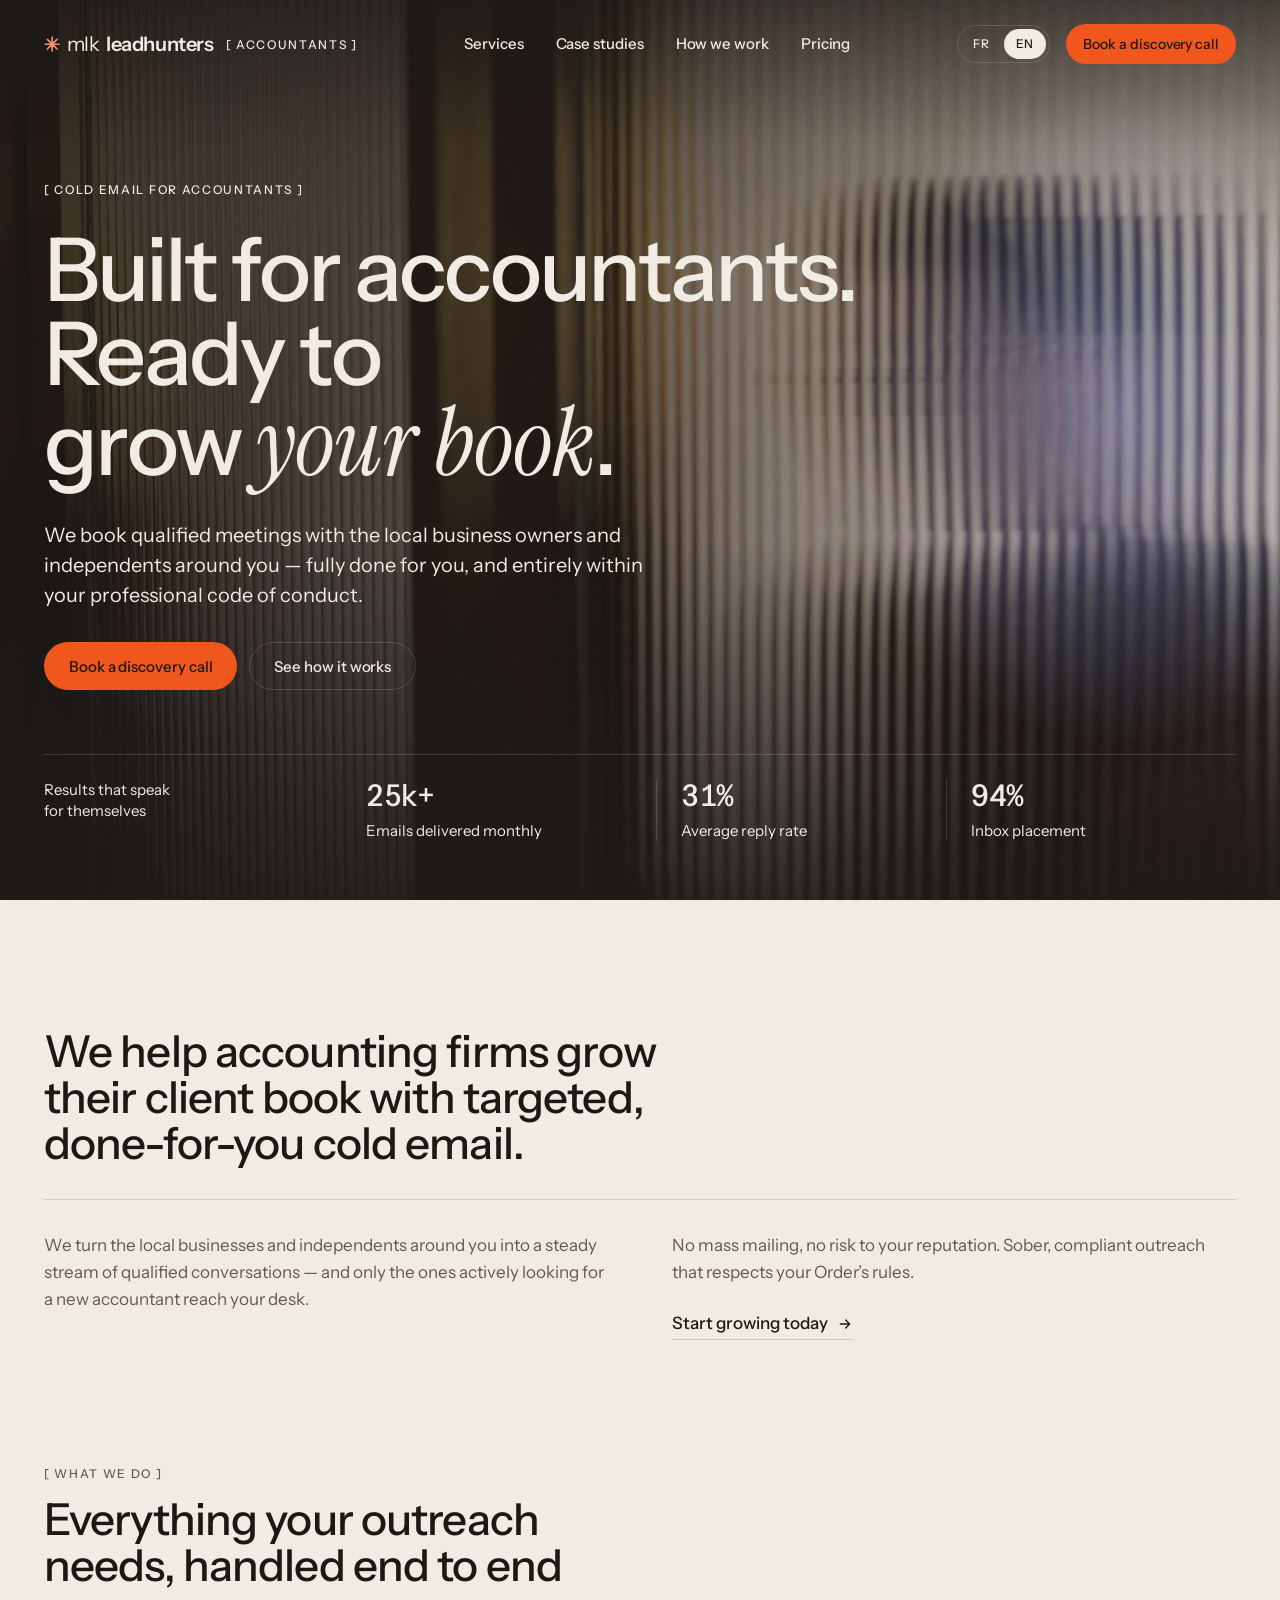
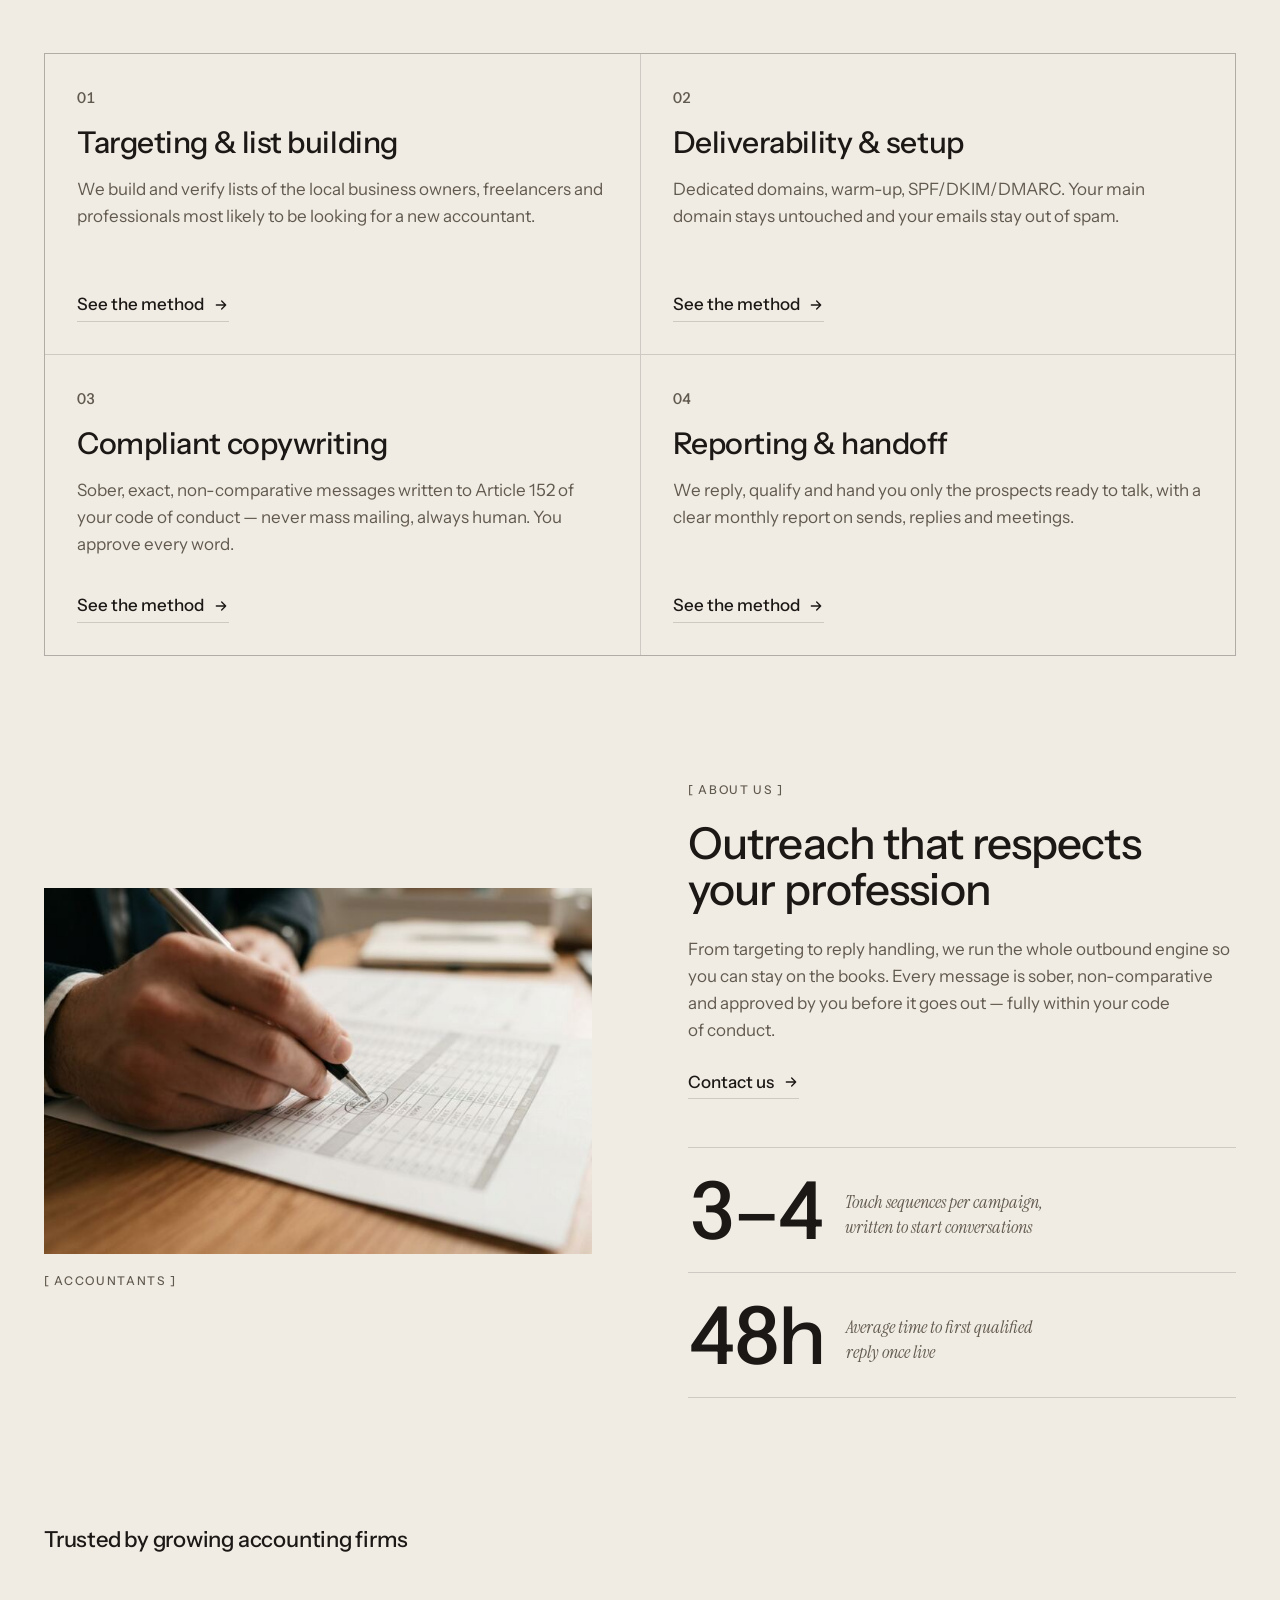
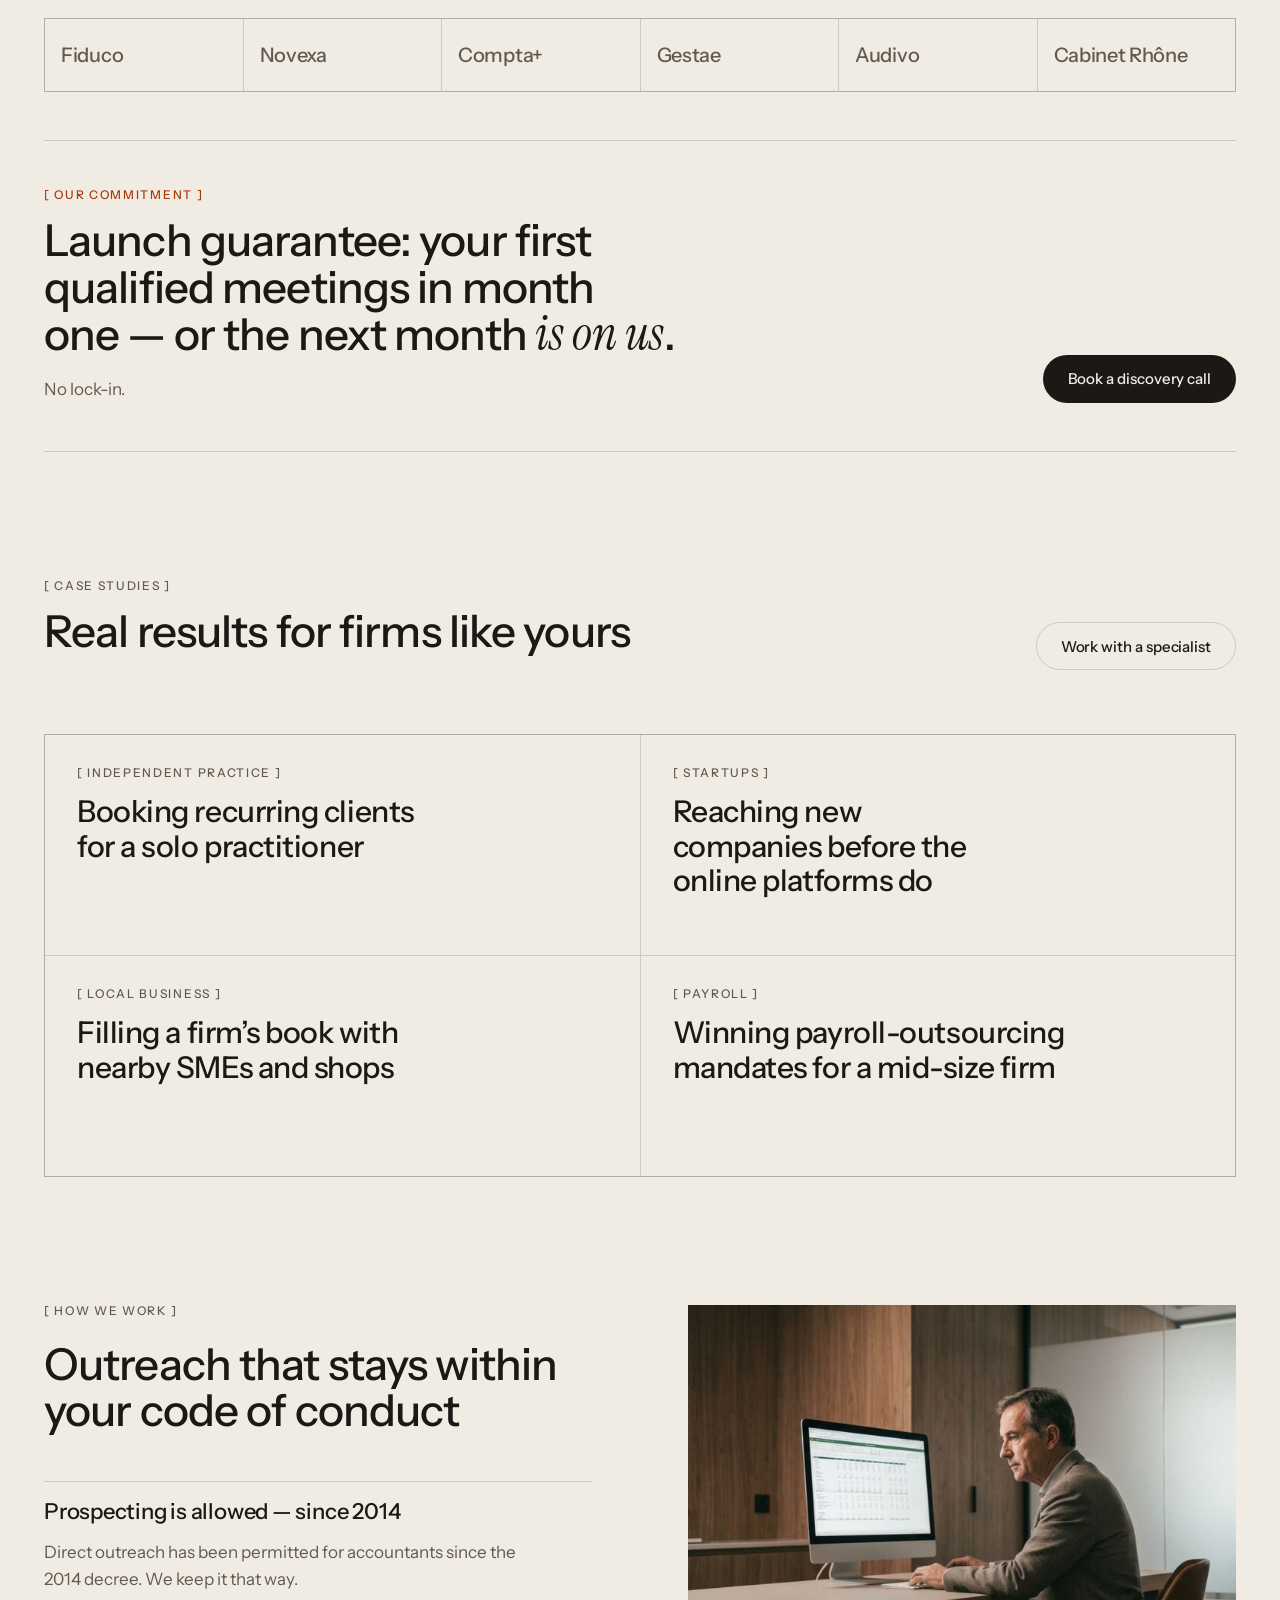
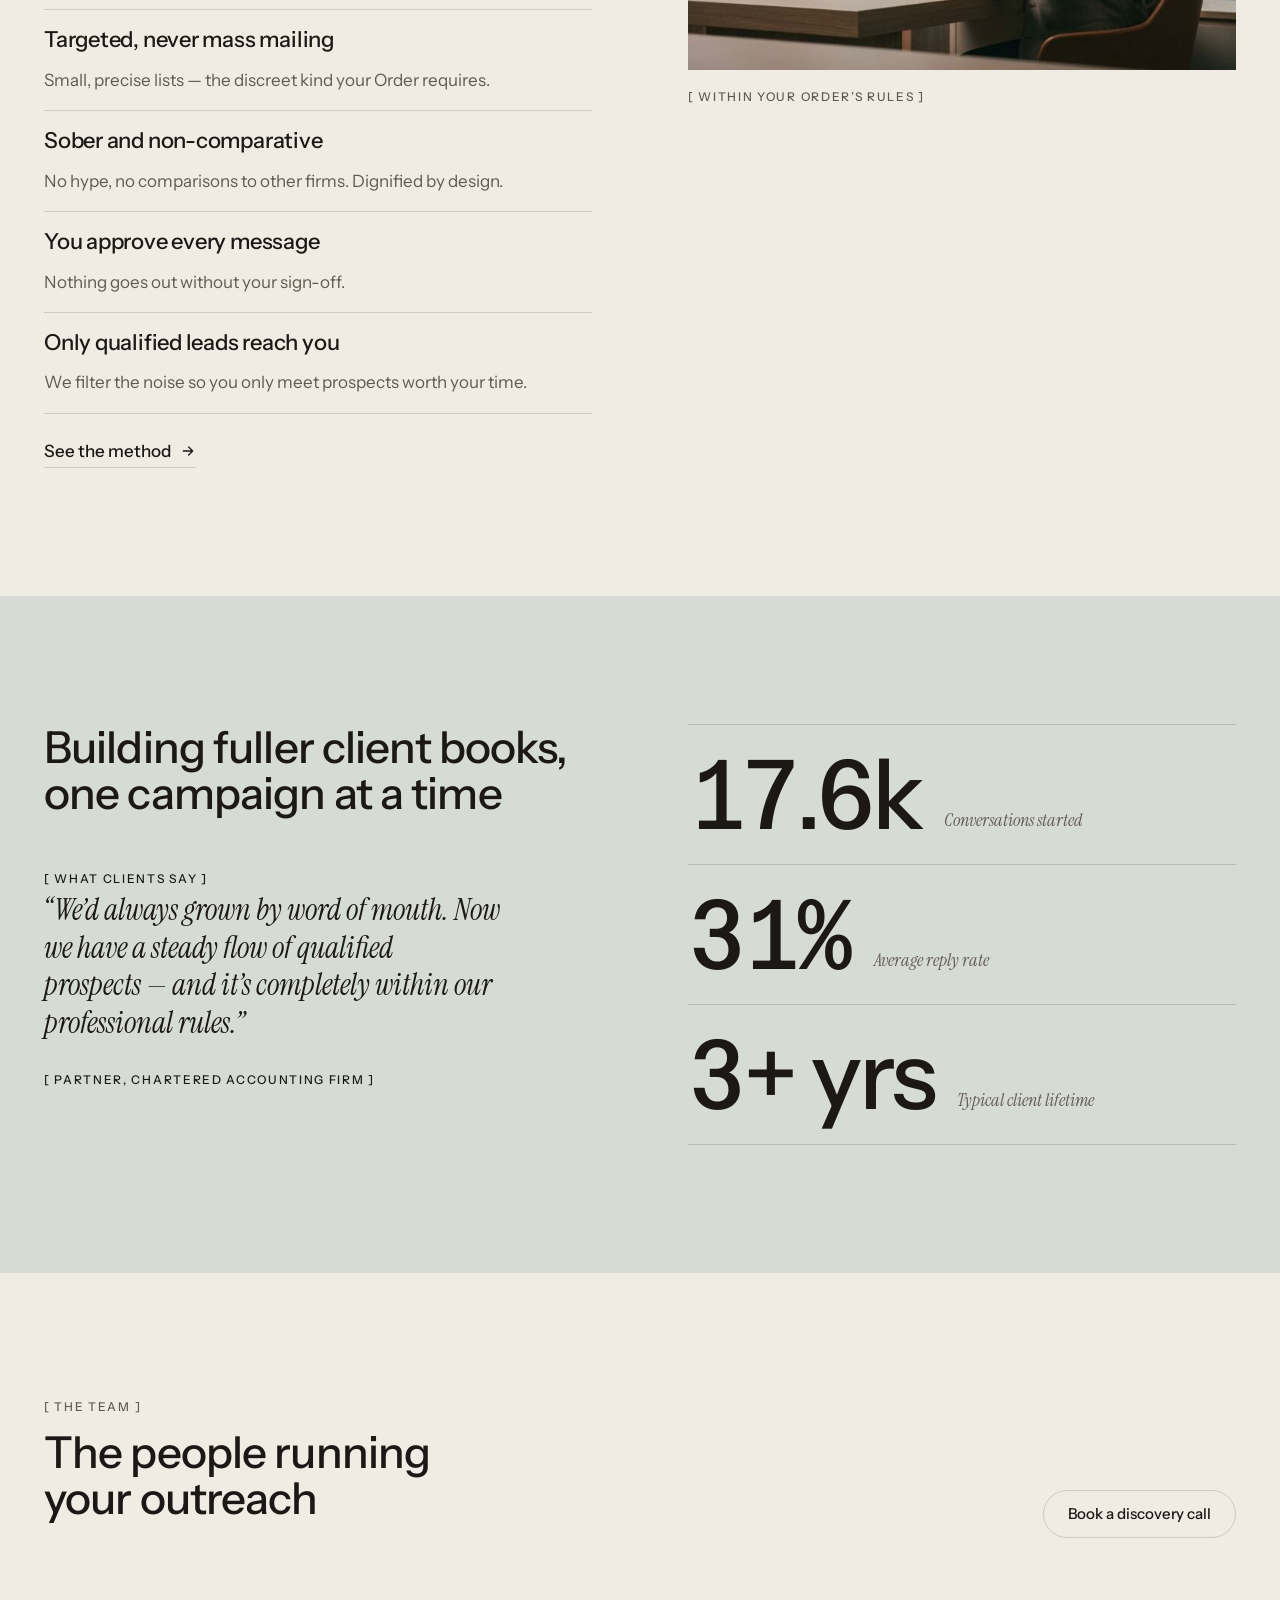
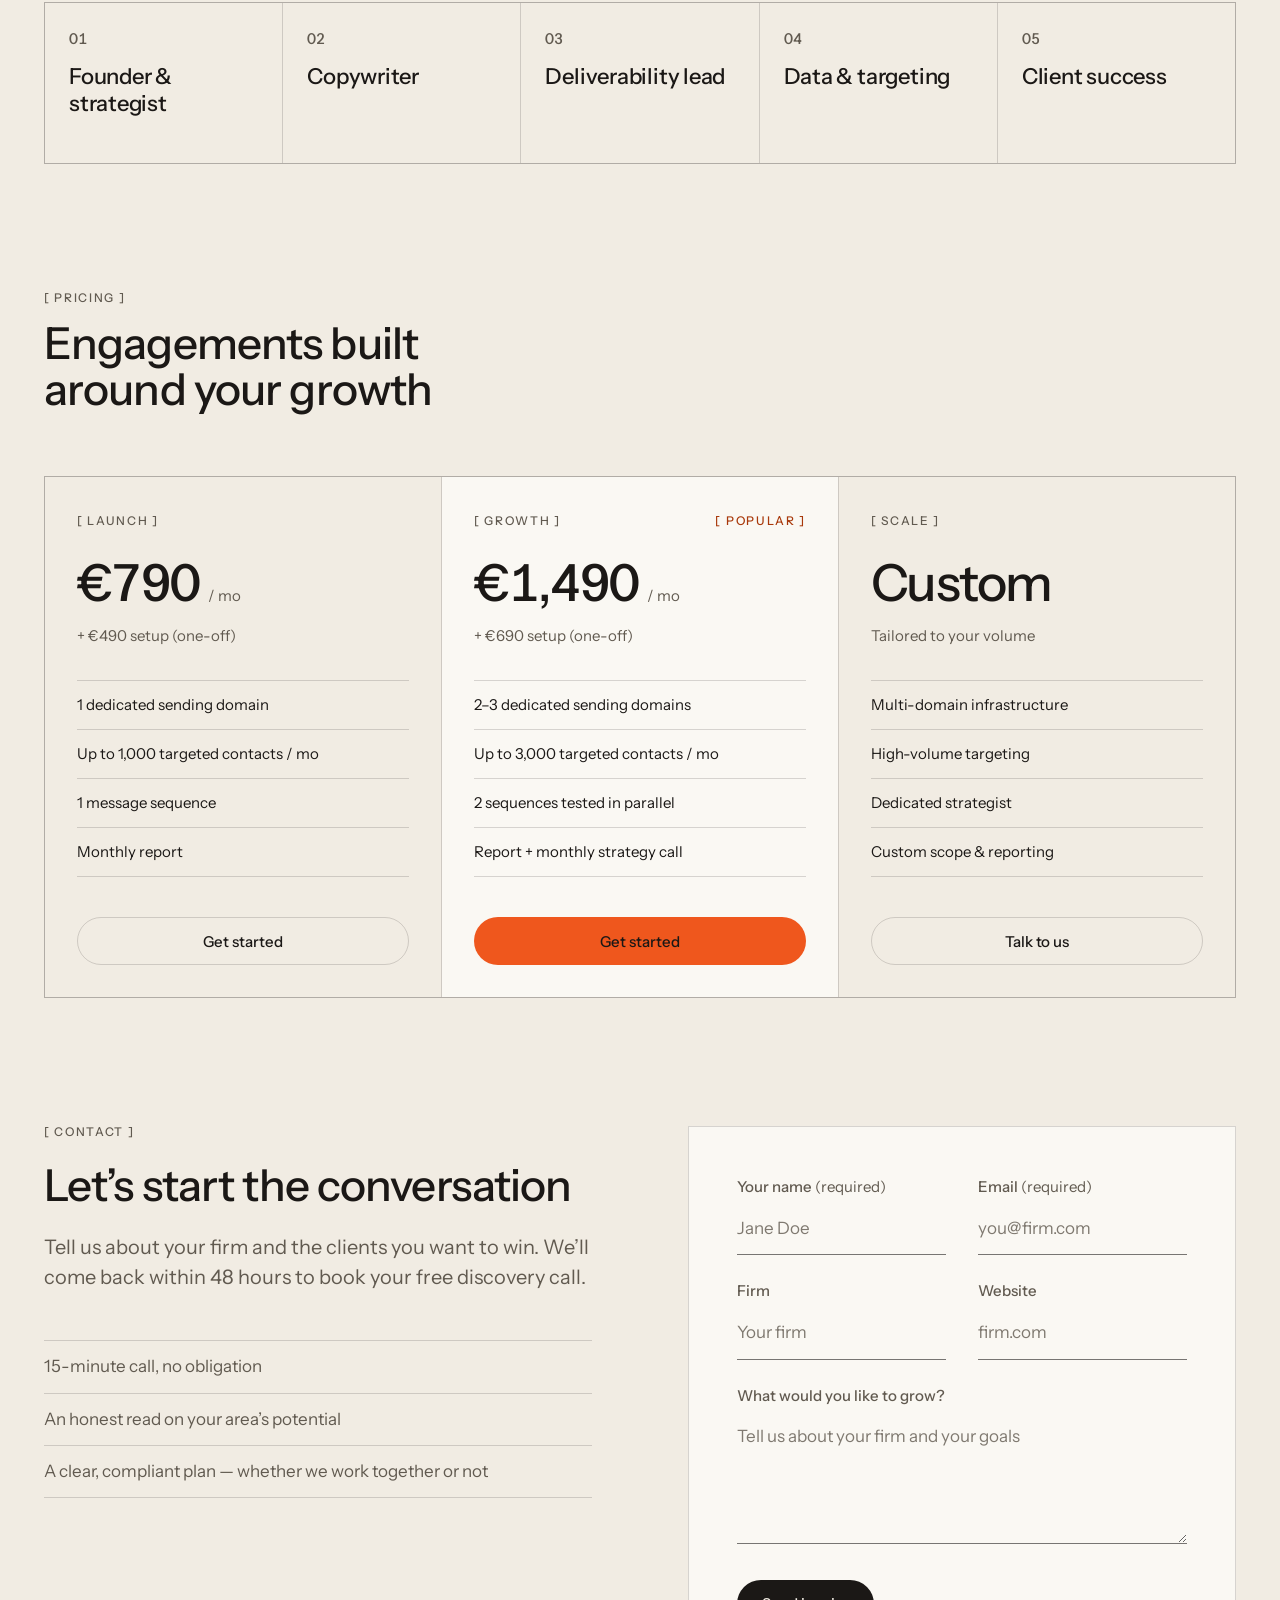
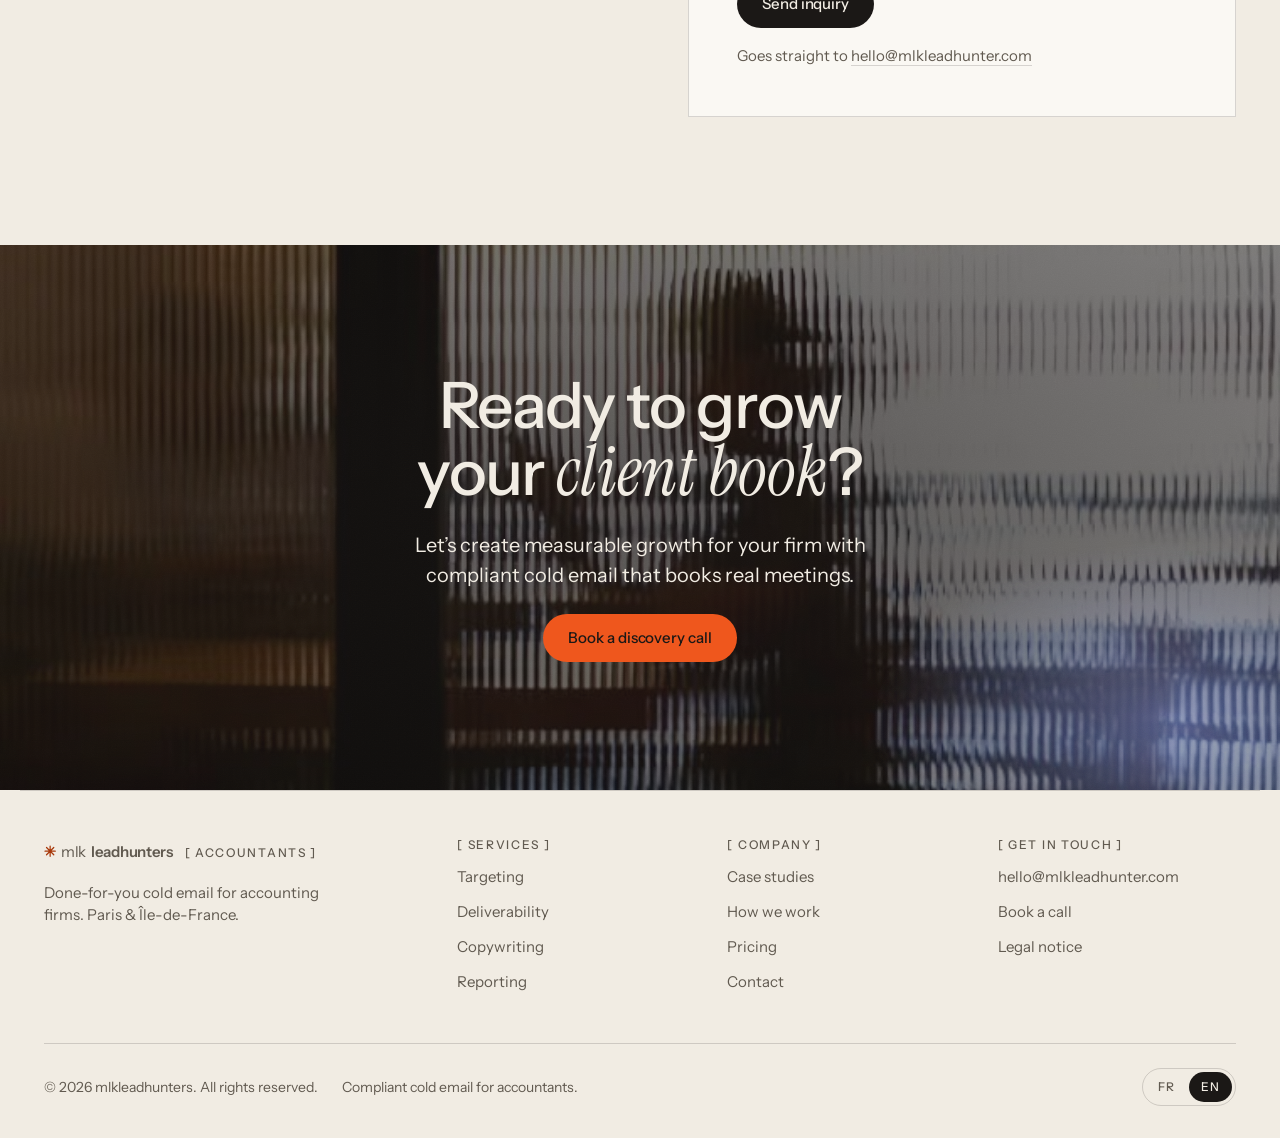
==== commit 4be6facd: "Revue : contraste sur le verre, landmarks, reflow, typographie Corrections issues de la revue en cin" ====
--- a/en/index.html
+++ b/en/index.html
@@ -47,57 +47,59 @@
 <body>
 <a class="mk-skip" href="#content">Skip to content</a>
 
+<header class="mk-nav mk-container mk-site-header mk-on-dark">
+  <div class="mk-brand">
+    <a class="mk-wordmark" href="./" aria-label="mlkleadhunters, home"><svg class="mk-wordmark__glyph" viewBox="0 0 24 24" fill="none" stroke="currentColor" stroke-width="2.4" stroke-linecap="round" aria-hidden="true"><path d="M12 2v20M2 12h20M4.93 4.93l14.14 14.14M19.07 4.93 4.93 19.07"/></svg><span class="mk-wordmark__mlk">mlk</span><span class="mk-wordmark__name">leadhunters</span></a>
+    <span class="mk-label">Accountants</span>
+  </div>
+  <nav aria-label="Main navigation">
+    <ul class="mk-nav__links">
+      <li><a href="#services">Services</a></li>
+      <li><a href="#case-studies">Case studies</a></li>
+      <li><a href="how-we-work/">How we work</a></li>
+      <li><a href="#pricing">Pricing</a></li>
+    </ul>
+  </nav>
+  <div class="mk-nav__end">
+    <div class="mk-lang" role="group" aria-label="Language">
+      <a class="mk-lang__opt" href="../fr/" hreflang="fr" lang="fr"><span aria-hidden="true">FR</span><span class="mk-sr">Français</span></a>
+      <a class="mk-lang__opt" href="./" hreflang="en" lang="en" aria-current="true">EN</a>
+    </div>
+    <a class="mk-button mk-button--sm mk-nav__cta" href="#contact">Book a discovery call</a>
+    <details class="mk-menu">
+      <summary class="mk-button mk-button--ghost mk-button--sm"><span class="mk-menu__open">Menu</span><span class="mk-menu__close">Close</span></summary>
+      <nav class="mk-menu__panel" aria-label="Menu">
+        <ul>
+          <li><a href="#services">Services</a></li>
+          <li><a href="#case-studies">Case studies</a></li>
+          <li><a href="how-we-work/">How we work</a></li>
+          <li><a href="#pricing">Pricing</a></li>
+          <li><a href="#contact">Contact</a></li>
+        </ul>
+        <div class="mk-menu__lang">
+          <div class="mk-lang" role="group" aria-label="Language">
+            <a class="mk-lang__opt" href="../fr/" hreflang="fr" lang="fr"><span aria-hidden="true">FR</span><span class="mk-sr">Français</span></a>
+            <a class="mk-lang__opt" href="./" hreflang="en" lang="en" aria-current="true">EN</a>
+          </div>
+        </div>
+      </nav>
+    </details>
+  </div>
+</header>
+
+<main id="content" tabindex="-1">
 <section class="mk-glass mk-glass--photo mk-glass--hero mk-photo--hero-glass mk-on-dark" aria-label="Introduction">
   <div class="mk-glass__scene"></div>
   <div class="mk-glass__tint"></div>
   <div class="mk-glass__daylight"></div>
   <div class="mk-glass__grain"></div>
   <div class="mk-glass__content">
-    <header class="mk-nav mk-container">
-      <div class="mk-brand">
-        <a class="mk-wordmark" href="./" aria-label="mlkleadhunters, home"><svg class="mk-wordmark__glyph" viewBox="0 0 24 24" fill="none" stroke="currentColor" stroke-width="2.4" stroke-linecap="round" aria-hidden="true"><path d="M12 2v20M2 12h20M4.93 4.93l14.14 14.14M19.07 4.93 4.93 19.07"/></svg><span class="mk-wordmark__mlk">mlk</span><span class="mk-wordmark__name">leadhunters</span></a>
-        <span class="mk-label">Accountants</span>
-      </div>
-      <nav aria-label="Main navigation">
-        <ul class="mk-nav__links">
-          <li><a href="#services">Services</a></li>
-          <li><a href="#case-studies">Case studies</a></li>
-          <li><a href="how-we-work/">How we work</a></li>
-          <li><a href="#pricing">Pricing</a></li>
-        </ul>
-      </nav>
-      <div class="mk-nav__end">
-        <div class="mk-lang" role="group" aria-label="Language">
-          <a class="mk-lang__opt" href="../fr/" hreflang="fr" lang="fr"><span aria-hidden="true">FR</span><span class="mk-sr">Français</span></a>
-          <a class="mk-lang__opt" href="./" hreflang="en" lang="en" aria-current="true">EN</a>
-        </div>
-        <a class="mk-button mk-button--sm mk-nav__cta" href="#contact">Book a discovery call</a>
-        <details class="mk-menu">
-          <summary class="mk-button mk-button--ghost mk-button--sm"><span class="mk-menu__open">Menu</span><span class="mk-menu__close">Close</span></summary>
-          <nav class="mk-menu__panel" aria-label="Menu">
-            <ul>
-              <li><a href="#services">Services</a></li>
-              <li><a href="#case-studies">Case studies</a></li>
-              <li><a href="how-we-work/">How we work</a></li>
-              <li><a href="#pricing">Pricing</a></li>
-              <li><a href="#contact">Contact</a></li>
-            </ul>
-            <div class="mk-menu__lang">
-              <div class="mk-lang" role="group" aria-label="Language">
-                <a class="mk-lang__opt" href="../fr/" hreflang="fr" lang="fr"><span aria-hidden="true">FR</span><span class="mk-sr">Français</span></a>
-                <a class="mk-lang__opt" href="./" hreflang="en" lang="en" aria-current="true">EN</a>
-              </div>
-            </div>
-          </nav>
-        </details>
-      </div>
-    </header>
 
     <div class="mk-container mk-hero">
       <div class="mk-hero__inner">
         <span class="mk-label mk-label--accent">Cold email for accountants</span>
         <h1 class="mk-display-xl">Built for accountants. Ready to grow <span class="mk-em">your book</span>.</h1>
-        <p class="mk-lead">We book qualified meetings with the local business owners and independents around you — fully done for you, and entirely within your professional code of conduct.</p>
+        <p class="mk-lead">We book qualified meetings with the local business owners and independents around you&nbsp;— fully done for you, and entirely within your professional code of conduct.</p>
         <div class="mk-hero__actions">
           <a class="mk-button" href="#contact">Book a discovery call</a>
           <a class="mk-button mk-button--ghost" href="how-we-work/">See how it works</a>
@@ -115,13 +117,12 @@
   </div>
 </section>
 
-<main id="content">
-
-  <section class="mk-section" aria-labelledby="offer-title">
+
+  <section class="mk-section">
     <div class="mk-container mk-statement">
-      <h2 id="offer-title" class="mk-title">We help accounting firms grow their client book with targeted, done-for-you cold email.</h2>
+      <h2 id="offer-title" class="mk-title">We help accounting firms grow their client book with targeted, <span class="mk-nowrap">done-for-you</span> cold email.</h2>
       <div class="mk-statement__body">
-        <p>We turn the local businesses and independents around you into a steady stream of qualified conversations — and only the ones actively looking for a new accountant reach your desk.</p>
+        <p>We turn the local businesses and independents around you into a steady stream of qualified conversations&nbsp;— and only the ones actively looking for a new accountant reach your desk.</p>
         <div class="mk-split__text">
           <p>No mass mailing, no risk to your reputation. Sober, compliant outreach that respects your Order’s rules.</p>
           <a class="mk-link" href="#contact">Start growing today <svg viewBox="0 0 24 24" fill="none" stroke="currentColor" stroke-width="2" stroke-linecap="round" stroke-linejoin="round" aria-hidden="true"><path d="M5 12h14M13 6l6 6-6 6"/></svg></a>
@@ -130,7 +131,7 @@
     </div>
   </section>
 
-  <section class="mk-section" id="services" aria-labelledby="services-title">
+  <section class="mk-section" id="services">
     <div class="mk-container">
       <div class="mk-head">
         <span class="mk-label">What we do</span>
@@ -146,13 +147,13 @@
         <article class="mk-card">
           <span class="mk-card__step">02</span>
           <h3 class="mk-heading">Deliverability &amp; setup</h3>
-          <p class="mk-card__body">Dedicated domains, warm-up, SPF/DKIM/DMARC. Your main domain stays untouched and your emails stay out of spam.</p>
+          <p class="mk-card__body">Dedicated domains, <span class="mk-nowrap">warm-up</span>, SPF/DKIM/DMARC. Your main domain stays untouched and your emails stay out of spam.</p>
           <div class="mk-card__foot"><a class="mk-link" href="how-we-work/#deliverability">See the method<span class="mk-sr">: deliverability</span><svg viewBox="0 0 24 24" fill="none" stroke="currentColor" stroke-width="2" stroke-linecap="round" stroke-linejoin="round" aria-hidden="true"><path d="M5 12h14M13 6l6 6-6 6"/></svg></a></div>
         </article>
         <article class="mk-card">
           <span class="mk-card__step">03</span>
           <h3 class="mk-heading">Compliant copywriting</h3>
-          <p class="mk-card__body">Sober, exact, non-comparative messages written to Article 152 of your code of conduct — never mass mailing, always human. You approve every word.</p>
+          <p class="mk-card__body">Sober, exact, <span class="mk-nowrap">non-comparative</span> messages written to Article 152&nbsp;of your code of conduct&nbsp;— never mass mailing, always human. You approve every word.</p>
           <div class="mk-card__foot"><a class="mk-link" href="how-we-work/#copywriting">See the method<span class="mk-sr">: copywriting</span><svg viewBox="0 0 24 24" fill="none" stroke="currentColor" stroke-width="2" stroke-linecap="round" stroke-linejoin="round" aria-hidden="true"><path d="M5 12h14M13 6l6 6-6 6"/></svg></a></div>
         </article>
         <article class="mk-card">
@@ -165,7 +166,7 @@
     </div>
   </section>
 
-  <section class="mk-section" aria-labelledby="about-title">
+  <section class="mk-section">
     <div class="mk-container mk-split">
       <figure class="mk-figure">
         <img src="../assets/img/cold-emailing-accountants.jpg" srcset="../assets/img/cold-emailing-accountants-720.jpg 720w, ../assets/img/cold-emailing-accountants.jpg 1104w" sizes="(max-width: 900px) 100vw, 600px" width="1104" height="736" alt="An accountant annotates a table of figures at their desk." loading="lazy" decoding="async">
@@ -174,7 +175,7 @@
       <div class="mk-split__text">
         <span class="mk-label">About us</span>
         <h2 id="about-title" class="mk-title">Outreach that respects your profession</h2>
-        <p class="mk-muted">From targeting to reply handling, we run the whole outbound engine so you can stay on the books. Every message is sober, non-comparative and approved by you before it goes out — fully within your code of conduct.</p>
+        <p class="mk-muted">From targeting to reply handling, we run the whole outbound engine so you can stay on the books. Every message is sober, non-comparative and approved by you before it goes out&nbsp;— fully within your code of conduct.</p>
         <a class="mk-link" href="#contact">Contact us <svg viewBox="0 0 24 24" fill="none" stroke="currentColor" stroke-width="2" stroke-linecap="round" stroke-linejoin="round" aria-hidden="true"><path d="M5 12h14M13 6l6 6-6 6"/></svg></a>
         <div class="mk-stats mk-stats--stack mk-mt-5">
           <div class="mk-stat"><span class="mk-stat__value mk-stat__value--compact">3–4</span><span class="mk-stat__note">Touch sequences per campaign, written to start conversations</span></div>
@@ -184,7 +185,7 @@
     </div>
   </section>
 
-  <section class="mk-section" aria-labelledby="trust-title">
+  <section class="mk-section">
     <div class="mk-container">
       <div class="mk-head">
         <h2 id="trust-title" class="mk-subheading">Trusted by growing accounting firms</h2>
@@ -201,7 +202,7 @@
       <div class="mk-pledge mk-mt-7">
         <div class="mk-pledge__text">
           <span class="mk-label mk-label--accent">Our commitment</span>
-          <p class="mk-title">Launch guarantee: your first qualified meetings in month one — <span class="mk-em">or the next month is on us.</span></p>
+          <p class="mk-title">Launch guarantee: your first qualified meetings in month one&nbsp;— or the next month <span class="mk-em">is on us</span>.</p>
           <p class="mk-muted">No lock-in.</p>
         </div>
         <a class="mk-button mk-button--inverse" href="#contact">Book a discovery call</a>
@@ -209,13 +210,14 @@
     </div>
   </section>
 
-  <section class="mk-section" id="case-studies" aria-labelledby="cases-title">
+  <section class="mk-section" id="case-studies">
     <div class="mk-container">
       <div class="mk-head mk-head--split">
         <span class="mk-label">Case studies</span>
         <h2 id="cases-title" class="mk-title">Real results for firms like yours</h2>
         <a class="mk-button mk-button--ghost mk-head__aside" href="#contact">Work with a specialist</a>
       </div>
+      <!-- "Read case study" links removed: they all pointed to #contact; no case study exists yet. -->
       <div class="mk-grid mk-grid--2">
         <article class="mk-card mk-card--short">
           <span class="mk-label">Independent practice</span>
@@ -231,21 +233,21 @@
         </article>
         <article class="mk-card mk-card--short">
           <span class="mk-label">Payroll</span>
-          <h3 class="mk-heading">Winning payroll-outsourcing mandates for a mid-size firm</h3>
-        </article>
-      </div>
-    </div>
-  </section>
-
-  <section class="mk-section" id="method" aria-labelledby="method-title">
+          <h3 class="mk-heading">Winning <span class="mk-nowrap">payroll-outsourcing</span> mandates for a <span class="mk-nowrap">mid-size</span> firm</h3>
+        </article>
+      </div>
+    </div>
+  </section>
+
+  <section class="mk-section" id="method">
     <div class="mk-container mk-split mk-split--top">
       <div class="mk-split__text">
         <span class="mk-label">How we work</span>
         <h2 id="method-title" class="mk-title">Outreach that stays within your code of conduct</h2>
         <ul class="mk-rows mk-rows--compact mk-mt-5">
-          <li class="mk-row"><h3 class="mk-row__title">Prospecting is allowed — since 2014</h3><p class="mk-row__text">Direct outreach has been permitted for accountants since the 2014 decree. We keep it that way.</p></li>
-          <li class="mk-row"><h3 class="mk-row__title">Targeted, never mass mailing</h3><p class="mk-row__text">Small, precise lists — the discreet kind your Order requires.</p></li>
-          <li class="mk-row"><h3 class="mk-row__title">Sober and non-comparative</h3><p class="mk-row__text">No hype, no comparisons to other firms. Dignified by design.</p></li>
+          <li class="mk-row"><h3 class="mk-row__title">Prospecting is allowed&nbsp;— since 2014</h3><p class="mk-row__text">Direct outreach has been permitted for accountants since the 2014&nbsp;decree. We keep it that way.</p></li>
+          <li class="mk-row"><h3 class="mk-row__title">Targeted, never mass mailing</h3><p class="mk-row__text">Small, precise lists&nbsp;— the discreet kind your Order requires.</p></li>
+          <li class="mk-row"><h3 class="mk-row__title">Sober and <span class="mk-nowrap">non-comparative</span></h3><p class="mk-row__text">No hype, no comparisons to other firms. Dignified by design.</p></li>
           <li class="mk-row"><h3 class="mk-row__title">You approve every message</h3><p class="mk-row__text">Nothing goes out without your sign-off.</p></li>
           <li class="mk-row"><h3 class="mk-row__title">Only qualified leads reach you</h3><p class="mk-row__text">We filter the noise so you only meet prospects worth your time.</p></li>
         </ul>
@@ -258,14 +260,14 @@
     </div>
   </section>
 
-  <section class="mk-section mk-section--band" aria-labelledby="proof-title">
+  <section class="mk-section mk-section--band">
     <div class="mk-container mk-proof">
       <div class="mk-proof__lead">
         <h2 id="proof-title" class="mk-title">Building fuller client books, one campaign at a time</h2>
         <figure class="mk-quote">
           <span class="mk-label">What clients say</span>
-          <blockquote class="mk-mt-5"><p><q>We’d always grown by word of mouth. Now we have a steady flow of qualified prospects — and it’s completely within our professional rules.</q></p></blockquote>
-          <figcaption class="mk-mt-5"><span class="mk-label">Partner, chartered accounting firm</span></figcaption>
+          <blockquote class="mk-mt-5"><p><q>We’d always grown by word of mouth. Now we have a steady flow of qualified prospects&nbsp;— and it’s completely within our professional rules.</q></p></blockquote>
+          <figcaption class="mk-mt-5"><!-- To complete: partner name (the current site showed "Partner name"). --><span class="mk-label">Partner, chartered accounting firm</span></figcaption>
         </figure>
       </div>
       <div class="mk-stats mk-stats--stack">
@@ -276,7 +278,7 @@
     </div>
   </section>
 
-  <section class="mk-section" id="team" aria-labelledby="team-title">
+  <section class="mk-section" id="team">
     <div class="mk-container">
       <div class="mk-head mk-head--split">
         <span class="mk-label">The team</span>
@@ -294,7 +296,7 @@
     </div>
   </section>
 
-  <section class="mk-section" id="pricing" aria-labelledby="pricing-title">
+  <section class="mk-section" id="pricing">
     <div class="mk-container">
       <div class="mk-head">
         <span class="mk-label">Pricing</span>
@@ -304,11 +306,11 @@
         <article class="mk-card mk-plan">
           <div class="mk-plan__head"><h3 class="mk-label">Launch</h3></div>
           <p class="mk-plan__price"><span class="mk-plan__amount">€790</span><span class="mk-plan__per">/ mo</span></p>
-          <p class="mk-plan__setup">+ €490 setup (one-off)</p>
+          <p class="mk-plan__setup">+ €490&nbsp;setup (<span class="mk-nowrap">one-off</span>)</p>
           <ul class="mk-ticks">
-            <li>1 dedicated sending domain</li>
-            <li>Up to 1,000 targeted contacts / mo</li>
-            <li>1 message sequence</li>
+            <li>1&nbsp;dedicated sending domain</li>
+            <li>Up to 1,000&nbsp;targeted contacts / mo</li>
+            <li>1&nbsp;message sequence</li>
             <li>Monthly report</li>
           </ul>
           <a class="mk-button mk-button--ghost" href="#contact">Get started</a>
@@ -316,11 +318,11 @@
         <article class="mk-card mk-plan mk-plan--featured">
           <div class="mk-plan__head"><h3 class="mk-label">Growth</h3><span class="mk-label mk-label--accent">Popular</span></div>
           <p class="mk-plan__price"><span class="mk-plan__amount">€1,490</span><span class="mk-plan__per">/ mo</span></p>
-          <p class="mk-plan__setup">+ €690 setup (one-off)</p>
+          <p class="mk-plan__setup">+ €690&nbsp;setup (<span class="mk-nowrap">one-off</span>)</p>
           <ul class="mk-ticks">
-            <li>2–3 dedicated sending domains</li>
-            <li>Up to 3,000 targeted contacts / mo</li>
-            <li>2 sequences tested in parallel</li>
+            <li>2–3&nbsp;dedicated sending domains</li>
+            <li>Up to 3,000&nbsp;targeted contacts / mo</li>
+            <li>2&nbsp;sequences tested in parallel</li>
             <li>Report + monthly strategy call</li>
           </ul>
           <a class="mk-button" href="#contact">Get started</a>
@@ -341,27 +343,27 @@
     </div>
   </section>
 
-  <section class="mk-section" id="contact" aria-labelledby="contact-title">
+  <section class="mk-section" id="contact">
     <div class="mk-container mk-split mk-split--top">
       <div class="mk-split__text">
         <span class="mk-label">Contact</span>
         <h2 id="contact-title" class="mk-title">Let’s start the conversation</h2>
-        <p class="mk-lead">Tell us about your firm and the clients you want to win. We’ll come back within 48 hours to book your free discovery call.</p>
+        <p class="mk-lead">Tell us about your firm and the clients you want to win. We’ll come back within 48&nbsp;hours to book your free discovery call.</p>
         <ul class="mk-ticks mk-ticks--muted mk-mt-5">
           <li>15-minute call, no obligation</li>
           <li>An honest read on your area’s potential</li>
-          <li>A clear, compliant plan — whether we work together or not</li>
+          <li>A clear, compliant plan&nbsp;— whether we work together or not</li>
         </ul>
       </div>
       <div class="mk-panel">
         <form class="mk-form" action="mailto:hello@mlkleadhunter.com" method="post" enctype="text/plain" data-mailto="hello@mlkleadhunter.com" data-subject="Discovery call request">
-          <div class="mk-field"><label for="f-name">Your name</label><input id="f-name" name="name" type="text" autocomplete="name" required data-label="Name:"></div>
-          <div class="mk-field"><label for="f-email">Email</label><input id="f-email" name="email" type="email" autocomplete="email" required data-label="Email:"></div>
-          <div class="mk-field"><label for="f-firm">Firm</label><input id="f-firm" name="company" type="text" autocomplete="organization" data-label="Firm:"></div>
-          <div class="mk-field"><label for="f-website">Website</label><input id="f-website" name="website" type="text" inputmode="url" autocomplete="url" data-label="Website:"></div>
-          <div class="mk-field mk-field--full"><label for="f-message">What would you like to grow?</label><textarea id="f-message" name="message" rows="4" data-label="Message:"></textarea></div>
+          <div class="mk-field"><label for="f-name">Your name <span class="mk-field__hint">(required)</span></label><input id="f-name" placeholder="Jane Doe" name="name" type="text" autocomplete="name" required data-label="Name:"></div>
+          <div class="mk-field"><label for="f-email">Email <span class="mk-field__hint">(required)</span></label><input id="f-email" placeholder="you@firm.com" name="email" type="email" autocomplete="email" required data-label="Email:"></div>
+          <div class="mk-field"><label for="f-firm">Firm</label><input id="f-firm" placeholder="Your firm" name="company" type="text" autocomplete="organization" data-label="Firm:"></div>
+          <div class="mk-field"><label for="f-website">Website</label><input id="f-website" placeholder="firm.com" name="website" type="text" inputmode="url" autocomplete="url" data-label="Website:"></div>
+          <div class="mk-field mk-field--full"><label for="f-message">What would you like to grow?</label><textarea id="f-message" placeholder="Tell us about your firm and your goals" name="message" rows="4" data-label="Message:"></textarea></div>
           <div class="mk-form__foot">
-            <button class="mk-button" type="submit">Send inquiry</button>
+            <button class="mk-button mk-button--inverse" type="submit">Send inquiry</button>
             <p class="mk-form__note">Goes straight to <a href="mailto:hello@mlkleadhunter.com">hello@mlkleadhunter.com</a></p>
           </div>
         </form>
@@ -383,6 +385,7 @@
     </div>
   </section>
 
+  <!-- Mobile bar removed: its "Call now" button pointed to a placeholder number (tel:+33000000000). -->
 </main>
 
 <footer class="mk-footer mk-container">
@@ -392,14 +395,14 @@
         <a class="mk-wordmark" href="./" aria-label="mlkleadhunters, home"><svg class="mk-wordmark__glyph" viewBox="0 0 24 24" fill="none" stroke="currentColor" stroke-width="2.4" stroke-linecap="round" aria-hidden="true"><path d="M12 2v20M2 12h20M4.93 4.93l14.14 14.14M19.07 4.93 4.93 19.07"/></svg><span class="mk-wordmark__mlk">mlk</span><span class="mk-wordmark__name">leadhunters</span></a>
         <span class="mk-label">Accountants</span>
       </div>
-      <p class="mk-footer__desc">Done-for-you cold email for accounting firms. Paris &amp; Île-de-France.</p>
+      <p class="mk-footer__desc"><span class="mk-nowrap">Done-for-you</span> cold email for accounting firms. Paris &amp; <span class="mk-nowrap">Île-de-France</span>.</p>
     </div>
     <nav class="mk-footer__col" aria-labelledby="footer-services"><span class="mk-label" id="footer-services">Services</span><ul><li><a href="how-we-work/#targeting">Targeting</a></li><li><a href="how-we-work/#deliverability">Deliverability</a></li><li><a href="how-we-work/#copywriting">Copywriting</a></li><li><a href="how-we-work/#reporting">Reporting</a></li></ul></nav>
     <nav class="mk-footer__col" aria-labelledby="footer-company"><span class="mk-label" id="footer-company">Company</span><ul><li><a href="#case-studies">Case studies</a></li><li><a href="how-we-work/">How we work</a></li><li><a href="#pricing">Pricing</a></li><li><a href="#contact">Contact</a></li></ul></nav>
     <div class="mk-footer__col"><span class="mk-label">Get in touch</span><ul><li><a href="mailto:hello@mlkleadhunter.com">hello@mlkleadhunter.com</a></li><li><a href="#contact">Book a call</a></li><li><a href="legal-notice/">Legal notice</a></li></ul></div>
   </div>
   <div class="mk-footer__base">
-    <div class="mk-footer__legal"><span>© 2026 mlkleadhunters. All rights reserved.</span><span>Compliant cold email for accountants.</span></div>
+    <div class="mk-footer__legal"><span>© 2026&nbsp;mlkleadhunters. All rights reserved.</span><span>Compliant cold email for accountants.</span></div>
     <div class="mk-lang" role="group" aria-label="Language">
       <a class="mk-lang__opt" href="../fr/" hreflang="fr" lang="fr"><span aria-hidden="true">FR</span><span class="mk-sr">Français</span></a>
       <a class="mk-lang__opt" href="./" hreflang="en" lang="en" aria-current="true">EN</a>
--- a/assets/css/tokens.css
+++ b/assets/css/tokens.css
@@ -34,7 +34,7 @@
   --line-on-dark: #f1ece329;
   --accent: #ef571d;
   --accent-ink: #a8380a;
-  --accent-on-dark: #ef571d;
+  --accent-on-dark: #f8926a;
   --on-accent: #1b1816;
   --scene-a: #e07a2a;
   --scene-b: #8e949c;
--- a/assets/css/mk.css
+++ b/assets/css/mk.css
@@ -217,12 +217,15 @@
    so every Lead Hunters and studio page composes from one stylesheet.
    ===================================================================== */
 
-html { scroll-behavior: smooth; }
-@media (prefers-reduced-motion: reduce) { html { scroll-behavior: auto; } }
 [id] { scroll-margin-top: var(--space-6); }
 ::selection { background: var(--ink); color: var(--surface); }
+.mk-on-dark ::selection { background: var(--ink-on-dark); color: var(--surface-dark); }
 ul, ol { margin: 0; padding: 0; }
-.mk-on-dark ::selection { background: var(--ink-on-dark); color: var(--surface-dark); }
+/* Headings never end on a lone word; running text avoids short last lines. */
+h1, h2, h3, summary, .mk-title, .mk-heading { text-wrap: balance; }
+p, li, blockquote { text-wrap: pretty; }
+/* Keeps a hyphenated compound (« rendez-vous », Île-de-France) whole at the end of a line. */
+.mk-nowrap { white-space: nowrap; }
 
 /* Accessibility helpers */
 .mk-sr { position: absolute !important; width: 1px; height: 1px; padding: 0; margin: -1px; overflow: hidden; clip-path: inset(50%); white-space: nowrap; border: 0; }
@@ -234,34 +237,54 @@
   font-size: 15px; font-weight: 500;
 }
 .mk-skip:focus { transform: none; }
+main:focus { outline: none; }
+
+/* Label refinements: long labels wrap on phones instead of widening the page,
+   and the decorative brackets stay out of the accessible name. */
+.mk-label { white-space: normal; }
+.mk-label::before { content: "[\00a0"; content: "[\00a0" / ""; }
+.mk-label::after { content: "\00a0]"; content: "\00a0]" / ""; }
+/* On the sage band, small muted text takes full ink (the system keeps ink-muted at 15px+ there). */
+.mk-section--band .mk-label, .mk-section--band .mk-card__step { color: var(--ink); }
 
 /* ---------- Brand: wordmark plus the audience label (accountants site) ---------- */
 .mk-brand { display: inline-flex; align-items: center; flex-wrap: wrap; gap: 6px var(--space-3); }
 .mk-brand .mk-label { padding-top: 2px; }
 @media (max-width: 520px) { .mk-brand { flex-direction: column; align-items: flex-start; } }
 
-/* ---------- Nav additions: relative anchor for the menu panel ---------- */
-.mk-nav { position: relative; z-index: 5; }
-@media (max-width: 640px) { .mk-nav__cta { display: none; } }
-
-/* ---------- Menu: the phone and tablet replacement for mk-nav__links ---------- */
+/* ---------- Site header: the nav, laid over the first glass panel ----------
+   It sits outside <main> (a banner landmark) and floats over the hero, so the hero's h1 is the
+   first thing inside <main>. The first glass panel reserves its height. */
+.mk-site-header { position: absolute; top: 0; left: 0; right: 0; z-index: 10; background: transparent; }
+:root { --mk-header-h: 88px; }
+main > .mk-glass:first-child > .mk-glass__content { padding-top: var(--mk-header-h); }
+/* Over glass, secondary text takes full ink-on-dark (the glass is never as dark as surface-dark);
+   the current page is marked by a hairline instead of by colour. */
+.mk-site-header { --ink-muted: var(--ink-on-dark); }
+.mk-site-header .mk-nav__links a[aria-current="page"] { text-decoration: underline; text-decoration-thickness: 1px; text-underline-offset: 6px; }
+.mk-nav__links a { white-space: nowrap; }
+/* The full nav needs about 1100px; the small button needs another 140. Below, the menu takes over. */
+@media (max-width: 1240px) { .mk-nav__cta { display: none; } }
+@media (max-width: 1100px) { .mk-nav > nav { display: none; } }
+
+/* ---------- Menu: the replacement for mk-nav__links below 1100px ---------- */
 .mk-menu { display: none; }
-@media (max-width: 900px) { .mk-menu { display: block; } }
+@media (max-width: 1100px) { .mk-menu { display: block; } }
 .mk-menu > summary { list-style: none; }
 .mk-menu > summary::-webkit-details-marker { display: none; }
 .mk-menu__close { display: none; }
 .mk-menu[open] .mk-menu__open { display: none; }
 .mk-menu[open] .mk-menu__close { display: inline; }
 .mk-menu__panel {
-  position: absolute; left: var(--gutter); right: var(--gutter); top: calc(100% - var(--space-2));
+  position: absolute; right: var(--gutter); top: calc(100% - var(--space-2));
+  width: min(400px, calc(100% - 2 * var(--gutter)));
   background: var(--surface-raised); border: 1px solid var(--line);
   padding: var(--space-3) var(--space-5) var(--space-5);
 }
-@media (max-width: 640px) { .mk-menu__panel { left: var(--space-4); right: var(--space-4); } }
+@media (max-width: 640px) { .mk-menu__panel { left: var(--space-4); right: var(--space-4); width: auto; } }
 .mk-menu__panel ul { list-style: none; }
 .mk-menu__panel li + li { border-top: 1px solid var(--line); }
 .mk-menu__panel li > a { display: block; padding-block: var(--space-4); font-size: 22px; line-height: 1.3; font-weight: 500; letter-spacing: -.01em; }
-.mk-menu__panel .mk-button { margin-top: var(--space-4); width: 100%; }
 .mk-menu__lang { display: none; padding-top: var(--space-4); border-top: 1px solid var(--line); }
 @media (max-width: 520px) { .mk-nav__end > .mk-lang { display: none; } .mk-menu__lang { display: block; } }
 
@@ -279,38 +302,63 @@
 .mk-photo--appointment-booking { --glass-image: url(../img/appointment-booking.jpg); }
 .mk-photo--meeting { --glass-image: url(../img/meeting.jpg); }
 .mk-photo--agenda { --glass-image: url(../img/agenda.jpg); }
+/* Smaller photo for small screens; set --glass-image-sm next to --glass-image. */
+@media (max-width: 900px) { .mk-glass--photo .mk-glass__scene { background-image: var(--glass-image-sm, var(--glass-image)); } }
+
+/* ---------- Text on glass ----------
+   The glass is lighter than surface-dark, so secondary text on it takes full ink-on-dark. On a
+   photograph the accent label does too: the bright ribs leave no room for 12px ember text. */
+.mk-glass .mk-hero__inner .mk-lead { color: var(--ink-on-dark); }
+.mk-glass { --ink-muted: var(--ink-on-dark); }
+.mk-glass--photo .mk-hero__inner .mk-label--accent { color: var(--ink-on-dark); }
 
 /* ---------- Glass hero composition ---------- */
-.mk-glass--hero { min-height: min(100svh, 980px); display: flex; flex-direction: column; }
-/* The hero's tint also shades the nav line and the key-figures line, where the photo is brightest. */
+.mk-glass--hero { min-height: min(100svh, 960px); display: flex; flex-direction: column; }
+/* The photo hero's tint shades the text column, the nav line and the key-figures line. */
 .mk-glass--hero .mk-glass__tint {
   background:
-    linear-gradient(180deg, rgba(27,24,22,.62) 0%, rgba(27,24,22,0) 20%, rgba(27,24,22,0) 58%, rgba(27,24,22,.78) 100%),
-    linear-gradient(90deg, rgba(27,24,22,.78) 0%, rgba(27,24,22,.46) 48%, rgba(27,24,22,.28) 100%);
-}
-.mk-glass--hero .mk-glass__daylight { opacity: .6; background: radial-gradient(40% 60% at 84% 42%, var(--light-cool) 0%, rgba(0,0,0,0) 70%); }
+    linear-gradient(180deg, rgba(27,24,22,.72) 0%, rgba(27,24,22,.2) 16%, rgba(27,24,22,0) 30%, rgba(27,24,22,0) 60%, rgba(27,24,22,.84) 100%),
+    linear-gradient(90deg, rgba(27,24,22,.86) 0%, rgba(27,24,22,.74) 42%, rgba(27,24,22,.5) 64%, rgba(27,24,22,.28) 100%);
+}
+.mk-glass--hero .mk-glass__daylight { opacity: .55; background: radial-gradient(34% 52% at 88% 46%, var(--light-cool) 0%, rgba(0,0,0,0) 70%); }
 .mk-glass--hero > .mk-glass__content { flex: 1; display: flex; flex-direction: column; }
-.mk-glass--hero .mk-hero { flex: 1; display: flex; flex-direction: column; padding-block: var(--space-10) var(--space-7); }
+.mk-glass--hero .mk-hero { flex: 1; display: flex; flex-direction: column; padding-block: var(--space-9) var(--space-7); }
+.mk-glass--hero .mk-hero--middle { justify-content: center; }
 .mk-hero__inner { max-width: none; }
+.mk-hero__inner > * { min-width: 0; }
 .mk-hero__inner h1 { max-width: 15ch; }
 .mk-hero__inner h1.mk-display { max-width: 18ch; }
+@media (min-width: 641px) { .mk-hero__inner h1 .mk-em { white-space: nowrap; } }
 .mk-hero--page { padding-block: var(--space-10) var(--space-9); }
 @media (max-width: 900px) {
   .mk-glass--hero .mk-hero { padding-block: var(--space-9) var(--space-6); }
   .mk-hero--page { padding-block: var(--space-9) var(--space-8); }
+  .mk-glass__tint, .mk-glass--hero .mk-glass__tint { background: linear-gradient(180deg, rgba(27,24,22,.82) 0%, rgba(27,24,22,.76) 50%, rgba(27,24,22,.88) 100%); }
+  .mk-glass--hero .mk-glass__daylight { opacity: .3; background: radial-gradient(60% 30% at 95% 96%, var(--light-cool) 0%, rgba(0,0,0,0) 70%); }
 }
 @media (max-width: 640px) {
   .mk-glass--hero .mk-hero { padding-block: var(--space-8) var(--space-6); }
   .mk-hero--page { padding-block: var(--space-8) var(--space-7); }
-  .mk-glass__tint, .mk-glass--hero .mk-glass__tint { background: linear-gradient(180deg, rgba(27,24,22,.74) 0%, rgba(27,24,22,.7) 50%, rgba(27,24,22,.84) 100%); }
   .mk-glass--photo .mk-glass__scene { background-position: 22% center; }
   .mk-hero__actions .mk-button { width: 100%; }
 }
-/* Smaller photo for small screens; set --glass-image-sm next to --glass-image. */
-@media (max-width: 900px) { .mk-glass--photo .mk-glass__scene { background-image: var(--glass-image-sm, var(--glass-image)); } }
+
+/* Painted glass (inner pages, chooser, 404): a shade keeps the nav and the text legible where the
+   warm glow is brightest, and the cold daylight sits below the nav line. */
+.mk-glass:not(.mk-glass--photo):not(.mk-glass--image)::before {
+  content: ""; position: absolute; inset: 0; z-index: 2; pointer-events: none;
+  background:
+    linear-gradient(180deg, color-mix(in srgb, var(--surface-dark) 62%, transparent) 0%, transparent 26%),
+    linear-gradient(90deg, color-mix(in srgb, var(--surface-dark) 60%, transparent) 0%, color-mix(in srgb, var(--surface-dark) 42%, transparent) 45%, transparent 75%);
+}
+.mk-glass:not(.mk-glass--photo):not(.mk-glass--image) .mk-glass__daylight { background: radial-gradient(36% 58% at 88% 62%, var(--light-cool) 0%, transparent 70%); }
+@media (max-width: 640px) {
+  .mk-glass:not(.mk-glass--photo):not(.mk-glass--image)::before { background: linear-gradient(180deg, color-mix(in srgb, var(--surface-dark) 66%, transparent) 0%, color-mix(in srgb, var(--surface-dark) 48%, transparent) 22%, color-mix(in srgb, var(--surface-dark) 48%, transparent) 100%); }
+  .mk-glass:not(.mk-glass--photo):not(.mk-glass--image) .mk-glass__daylight { opacity: .45; background: radial-gradient(60% 34% at 92% 70%, var(--light-cool) 0%, transparent 70%); }
+}
 
 /* Key figures: three small figures on the hero's base line. Not Stats: no display size. */
-.mk-keyfigs { display: grid; grid-template-columns: minmax(0, 1fr) minmax(0, 3fr); gap: var(--space-5) var(--space-6); margin-top: var(--space-9); padding-top: var(--space-5); border-top: 1px solid var(--line); }
+.mk-keyfigs { display: grid; grid-template-columns: minmax(0, 1fr) minmax(0, 3fr); gap: var(--space-5) var(--space-6); margin-top: var(--space-8); padding-top: var(--space-5); border-top: 1px solid var(--line); }
 .mk-keyfigs__caption { font-size: 15px; line-height: 1.4; font-weight: 400; letter-spacing: 0; color: var(--ink-muted); max-width: 20ch; }
 .mk-keyfigs__list { list-style: none; display: grid; grid-template-columns: repeat(3, minmax(0, 1fr)); }
 .mk-keyfigs__item { display: grid; gap: var(--space-2); align-content: start; padding-right: var(--space-5); }
@@ -319,23 +367,31 @@
 .mk-keyfigs__note { font-size: 15px; line-height: 1.4; color: var(--ink-muted); }
 @media (max-width: 900px) { .mk-keyfigs { grid-template-columns: 1fr; } }
 @media (max-width: 640px) {
-  .mk-keyfigs { margin-top: var(--space-8); }
   .mk-keyfigs__list { grid-template-columns: 1fr; }
   .mk-keyfigs__item { grid-template-columns: 4.2em 1fr; align-items: baseline; gap: var(--space-4); padding: var(--space-3) 0; }
   .mk-keyfigs__item + .mk-keyfigs__item { padding-left: 0; border-left: 0; border-top: 1px solid var(--line); }
 }
 
-/* CTA band: the inner column is sized by its own text, not by the body's ch. */
+/* ---------- CTA band ---------- */
+/* The inner column is sized by its own text, not by the body's ch. */
 .mk-cta__inner { max-width: 820px; }
 .mk-cta__inner h2 { max-width: 16ch; }
 .mk-cta__inner .mk-lead { color: var(--ink-on-dark); }
-.mk-cta .mk-glass__tint { background: radial-gradient(70% 80% at 50% 50%, rgba(27,24,22,.72) 0%, rgba(27,24,22,.5) 100%); }
-
+.mk-cta .mk-glass__tint { background: radial-gradient(70% 80% at 50% 50%, rgba(27,24,22,.74) 0%, rgba(27,24,22,.56) 100%); }
+/* The cold light sits in the lower corner, away from the headline. */
+.mk-cta .mk-glass__daylight { opacity: .6; background: radial-gradient(34% 48% at 92% 88%, var(--light-cool) 0%, rgba(0,0,0,0) 70%); }
+@media (max-width: 640px) {
+  .mk-cta .mk-glass__tint { background: rgba(27,24,22,.74); }
+  .mk-cta .mk-glass__daylight { opacity: .35; }
+}
+
+/* ---------- Sections ---------- */
 /* Consecutive sections on the same ground share one gap instead of two. */
 .mk-section:not(.mk-section--band) + .mk-section:not(.mk-section--band) { padding-top: 0; }
 
-/* ---------- Section head: label, title, lead; optional link on the right ---------- */
+/* Section head: label, title, lead; optional link on the right */
 .mk-head { display: grid; gap: var(--space-4); margin-bottom: var(--space-8); }
+.mk-head--label { margin-bottom: var(--space-5); }
 .mk-head .mk-title { max-width: 22ch; }
 .mk-head .mk-lead { margin-top: var(--space-2); }
 .mk-head--split { grid-template-columns: minmax(0, 1fr) auto; align-items: end; column-gap: var(--space-6); }
@@ -343,34 +399,36 @@
 .mk-head__aside { grid-column: 2; grid-row: 1 / span 3; align-self: end; }
 @media (max-width: 760px) {
   .mk-head { margin-bottom: var(--space-7); }
+  .mk-head--label { margin-bottom: var(--space-5); }
   .mk-head--split { grid-template-columns: 1fr; }
   .mk-head__aside { grid-column: 1; grid-row: auto; justify-self: start; margin-top: var(--space-2); }
 }
 
-/* ---------- Split: text beside a photograph ---------- */
+/* Split: text beside a photograph */
 .mk-split { display: grid; grid-template-columns: repeat(2, minmax(0, 1fr)); gap: var(--space-9); align-items: center; }
 .mk-split--top { align-items: start; }
 .mk-split--rev > :first-child { order: 2; }
-.mk-split__text { display: grid; gap: var(--space-5); justify-items: start; }
+.mk-split__text { display: grid; gap: var(--space-5); justify-items: start; min-width: 0; }
 .mk-split__text > .mk-title { max-width: 18ch; }
+.mk-split__text > .mk-stats, .mk-split__text > .mk-rows, .mk-split__text > .mk-ticks { width: 100%; }
 @media (max-width: 900px) {
   .mk-split { grid-template-columns: 1fr; gap: var(--space-7); }
   .mk-split--rev > :first-child { order: 0; }
 }
 
-/* ---------- Figure: plain photograph, square corners, label caption below ---------- */
+/* Figure: plain photograph, square corners, label caption below */
 .mk-figure { margin: 0; }
 .mk-figure img { width: 100%; height: auto; aspect-ratio: 3 / 2; object-fit: cover; background: var(--surface-sage); }
 .mk-figure figcaption { margin-top: var(--space-3); }
 
-/* ---------- Statement: one sentence that states the offer ---------- */
+/* Statement: one sentence that states the offer */
 .mk-statement { display: grid; gap: var(--space-6); }
 .mk-statement > .mk-title { max-width: 26ch; }
 .mk-statement__body { display: grid; grid-template-columns: repeat(2, minmax(0, 1fr)); gap: var(--space-6) var(--space-8); padding-top: var(--space-6); border-top: 1px solid var(--line); }
 .mk-statement__body p { color: var(--ink-muted); }
 @media (max-width: 760px) { .mk-statement__body { grid-template-columns: 1fr; } }
 
-/* ---------- Stats: up to two side by side, or stacked on hairlines ---------- */
+/* Stats: up to two side by side, or stacked on hairlines */
 .mk-stats { display: grid; grid-template-columns: repeat(2, minmax(0, 1fr)); gap: var(--space-6); }
 .mk-stats--stack { grid-template-columns: 1fr; gap: 0; }
 .mk-stats--stack .mk-stat { padding-block: var(--space-5); border-top: 1px solid var(--line); }
@@ -378,7 +436,7 @@
 .mk-stat__value--compact { font-size: clamp(56px, 6.4vw, 80px); }
 @media (max-width: 640px) { .mk-stats { grid-template-columns: 1fr; } }
 
-/* ---------- Rows: hairline list, title on the left, text on the right ---------- */
+/* Rows: hairline list, title on the left, text on the right */
 .mk-rows { list-style: none; border-bottom: 1px solid var(--line); }
 .mk-row { display: grid; grid-template-columns: minmax(0, 5fr) minmax(0, 7fr); gap: var(--space-3) var(--space-8); padding-block: var(--space-5); border-top: 1px solid var(--line); }
 .mk-row__title { font-size: 22px; line-height: 1.3; font-weight: 500; letter-spacing: -.01em; }
@@ -388,26 +446,27 @@
 
 /* Ticks: a plain hairline list for short items, no bullets, no icons */
 .mk-ticks { list-style: none; border-top: 1px solid var(--line); width: 100%; }
-.mk-ticks li { padding-block: var(--space-3); border-bottom: 1px solid var(--line); max-width: var(--measure); }
+.mk-ticks li { padding-block: var(--space-3); border-bottom: 1px solid var(--line); }
 .mk-ticks--muted li { color: var(--ink-muted); }
 
-/* ---------- Names: client firms typeset in a hairline row ---------- */
+/* Names: client firms typeset in a hairline row */
 .mk-names { list-style: none; display: grid; grid-template-columns: repeat(6, minmax(0, 1fr)); gap: 1px; background: var(--line); border: 1px solid var(--line); }
-.mk-names li { background: var(--surface); padding: var(--space-5) var(--space-4); text-align: center; font-size: 20px; line-height: 1.2; font-weight: 500; letter-spacing: -.015em; color: var(--ink-muted); }
-@media (max-width: 900px) { .mk-names { grid-template-columns: repeat(3, minmax(0, 1fr)); } }
+.mk-names li { background: var(--surface); padding: var(--space-5) var(--space-4); font-size: 20px; line-height: 1.2; font-weight: 500; letter-spacing: -.015em; color: var(--ink-muted); }
+@media (max-width: 1100px) { .mk-names { grid-template-columns: repeat(3, minmax(0, 1fr)); } }
 @media (max-width: 520px) { .mk-names { grid-template-columns: repeat(2, minmax(0, 1fr)); } }
 
-/* ---------- Pledge: the guarantee, one line, hairlines above and below ---------- */
+/* Pledge: the guarantee, one line, hairlines above and below */
 .mk-pledge { display: grid; grid-template-columns: minmax(0, 1fr) auto; gap: var(--space-5) var(--space-8); align-items: end; padding-block: var(--space-7); border-block: 1px solid var(--line); }
 .mk-pledge__text { display: grid; gap: var(--space-4); }
 .mk-pledge__text .mk-title { max-width: 24ch; }
 @media (max-width: 900px) { .mk-pledge { grid-template-columns: 1fr; align-items: start; } }
 
-/* ---------- Grids: four across, then two, then one ---------- */
+/* Grids: four across, then two, then one */
 .mk-grid--4 { grid-template-columns: repeat(4, 1fr); }
-@media (max-width: 1100px) { .mk-grid--4 { grid-template-columns: repeat(2, 1fr); } }
+@media (max-width: 1100px) { .mk-grid--4 { grid-template-columns: repeat(2, 1fr); } .mk-grid--4 .mk-card { min-height: 0; } }
 @media (max-width: 640px) { .mk-grid--4 { grid-template-columns: 1fr; } }
 .mk-card--short { min-height: 220px; }
+@media (max-width: 900px) { .mk-card--short { min-height: 0; } }
 .mk-card .mk-heading { max-width: 20ch; }
 .mk-section--band .mk-card, .mk-section--band .mk-names li { background: var(--surface-raised); }
 .mk-card__step { font-size: 15px; font-weight: 500; color: var(--ink-muted); font-variant-numeric: tabular-nums; }
@@ -424,7 +483,7 @@
 .mk-plan .mk-button { margin-top: auto; width: 100%; }
 .mk-plan--featured { background: var(--surface-raised); }
 
-/* ---------- FAQ: details on hairlines, arrow pill turns when open ---------- */
+/* ---------- FAQ: details on hairlines, the arrow pill turns when open (no motion) ---------- */
 .mk-faq { border-bottom: 1px solid var(--line); }
 .mk-faq__item { border-top: 1px solid var(--line); }
 .mk-faq__item > summary {
@@ -434,10 +493,10 @@
   font-size: 22px; line-height: 1.3; font-weight: 500; letter-spacing: -.01em;
 }
 .mk-faq__item > summary::-webkit-details-marker { display: none; }
+.mk-faq__q { min-width: 0; }
 .mk-faq__icon {
   flex: none; display: inline-grid; place-items: center; width: 40px; height: 40px;
   border: 1px solid var(--line); border-radius: var(--radius-pill);
-  transition: transform .2s ease;
 }
 .mk-faq__icon svg { width: 16px; height: 16px; transform: rotate(90deg); }
 .mk-faq__item[open] .mk-faq__icon { transform: rotate(180deg); }
@@ -451,13 +510,16 @@
 .mk-field { display: grid; gap: var(--space-2); }
 .mk-field--full { grid-column: 1 / -1; }
 .mk-field label { font-size: 15px; font-weight: 500; color: var(--ink-muted); }
+.mk-field__hint { font-weight: 400; }
+/* Fields are marked by an underline strong enough to find (3:1), not a box. */
 .mk-field input, .mk-field textarea {
   width: 100%; font: inherit; font-size: 17px; color: var(--ink);
-  background: transparent; border: 0; border-bottom: 1px solid var(--line); border-radius: 0;
+  background: transparent; border: 0; border-bottom: 1px solid color-mix(in srgb, var(--ink) 58%, transparent); border-radius: 0;
   padding: var(--space-2) 0 var(--space-3);
 }
+.mk-field input::placeholder, .mk-field textarea::placeholder { color: var(--ink-muted); opacity: .8; }
 .mk-field textarea { min-height: 128px; resize: vertical; line-height: 1.5; }
-.mk-field input:hover, .mk-field textarea:hover { border-bottom-color: var(--ink-muted); }
+.mk-field input:hover, .mk-field textarea:hover { border-bottom-color: var(--ink); }
 .mk-field input:focus, .mk-field textarea:focus { outline: none; border-bottom-color: var(--ink); box-shadow: 0 1px 0 0 var(--ink); }
 .mk-field input:focus-visible, .mk-field textarea:focus-visible { outline: 2px solid var(--focus); outline-offset: 3px; border-radius: var(--radius-sm); }
 .mk-form__foot { grid-column: 1 / -1; display: flex; flex-wrap: wrap; align-items: center; gap: var(--space-4) var(--space-5); margin-top: var(--space-3); }
@@ -469,17 +531,15 @@
 .mk-team { list-style: none; display: grid; grid-template-columns: repeat(5, minmax(0, 1fr)); gap: 1px; background: var(--line); border: 1px solid var(--line); }
 .mk-team li { background: var(--surface); padding: var(--space-5); display: grid; gap: var(--space-3); align-content: start; min-height: 160px; }
 .mk-team__role { font-size: 22px; line-height: 1.25; font-weight: 500; letter-spacing: -.01em; }
-@media (max-width: 1100px) { .mk-team { grid-template-columns: repeat(3, minmax(0, 1fr)); } }
-@media (max-width: 640px) { .mk-team { grid-template-columns: 1fr; } .mk-team li { min-height: 0; } }
-
+@media (max-width: 1100px) { .mk-team { grid-template-columns: repeat(3, minmax(0, 1fr)); } .mk-team li:nth-child(5) { grid-column: span 2; } }
+@media (max-width: 640px) { .mk-team { grid-template-columns: 1fr; } .mk-team li { min-height: 0; } .mk-team li:nth-child(5) { grid-column: auto; } }
+
+/* ---------- Proof band: quote beside stacked stats ---------- */
 .mk-quote blockquote { margin: 0; }
 figure.mk-quote { max-width: none; }
-figure.mk-quote p { max-width: 24ch; }
-.mk-split__text > .mk-stats, .mk-split__text > .mk-rows, .mk-split__text > .mk-ticks { width: 100%; }
-
-/* ---------- Proof band: quote beside stacked stats ---------- */
+figure.mk-quote p { max-width: 34ch; }
 .mk-proof { display: grid; grid-template-columns: minmax(0, 1fr) minmax(0, 1fr); gap: var(--space-9); align-items: start; }
-.mk-proof__lead { display: grid; gap: var(--space-7); }
+.mk-proof__lead { display: grid; gap: var(--space-7); min-width: 0; }
 @media (max-width: 900px) { .mk-proof { grid-template-columns: 1fr; gap: var(--space-8); } }
 
 /* ---------- Feature: a method chapter (label, title, lead, text, ticks, photo) ---------- */
@@ -498,6 +558,7 @@
 .mk-prose > section + section { margin-top: var(--space-8); padding-top: var(--space-6); border-top: 1px solid var(--line); }
 .mk-prose h2 { font-size: clamp(24px, 2.4vw, 30px); line-height: 1.15; letter-spacing: -.015em; margin-bottom: var(--space-4); }
 .mk-prose h3 { font-size: 22px; line-height: 1.3; letter-spacing: -.01em; margin: var(--space-5) 0 var(--space-3); }
+@media (max-width: 640px) { .mk-prose h3 { font-size: 18px; } }
 .mk-prose p + p, .mk-prose p + ul, .mk-prose ul + p { margin-top: var(--space-4); }
 .mk-prose ul { padding-left: 1.2em; }
 .mk-prose li + li { margin-top: var(--space-2); }
@@ -505,44 +566,21 @@
 .mk-prose a:hover { border-color: var(--ink); }
 
 /* ---------- Footer additions ---------- */
+@media (max-width: 1000px) { .mk-footer__grid { grid-template-columns: 1fr 1fr; } }
 @media (max-width: 480px) { .mk-footer__grid { grid-template-columns: 1fr; } }
-.mk-footer__col a { overflow-wrap: anywhere; }
+.mk-footer__col a { overflow-wrap: break-word; }
 .mk-footer__desc { margin-top: var(--space-4); max-width: 30ch; font-size: 15px; line-height: 1.5; color: var(--ink-muted); }
 .mk-footer__col > .mk-label { display: block; }
 .mk-footer__legal { display: flex; flex-wrap: wrap; align-items: center; gap: var(--space-2) var(--space-5); }
 .mk-footer__legal a:hover { color: var(--ink); }
 
+/* ---------- Wordmark ---------- */
+/* The studio-size wordmark scales down on phones. */
+@media (max-width: 640px) { .mk-wordmark--xl { font-size: 36px; } }
+
 /* ---------- Utilities kept to a minimum ---------- */
 .mk-mt-5 { margin-top: var(--space-5); }
 .mk-mt-7 { margin-top: var(--space-7); }
+.mk-mt-9 { margin-top: var(--space-9); }
+@media (max-width: 640px) { .mk-mt-9 { margin-top: var(--space-8); } }
 .mk-actions { display: flex; flex-wrap: wrap; align-items: center; gap: var(--space-3) var(--space-5); }
-
-/* ---------- Method page additions ---------- */
-/* Painted glass (the inner-page hero: no photo, no tint layer). The cold daylight moves below the
-   nav line, a shade keeps the nav and the lead legible where the warm glow is brightest, and the
-   lead takes full ink-on-dark. Applies to every painted hero, so inner pages need no extra markup. */
-.mk-glass:not(.mk-glass--photo):not(.mk-glass--image)::before {
-  content: ""; position: absolute; inset: 0; z-index: 2; pointer-events: none;
-  background:
-    linear-gradient(180deg, color-mix(in srgb, var(--surface-dark) 62%, transparent) 0%, transparent 26%),
-    linear-gradient(90deg, color-mix(in srgb, var(--surface-dark) 42%, transparent) 0%, color-mix(in srgb, var(--surface-dark) 30%, transparent) 45%, transparent 75%);
-}
-.mk-glass:not(.mk-glass--photo):not(.mk-glass--image) .mk-glass__daylight { background: radial-gradient(36% 58% at 88% 62%, var(--light-cool) 0%, transparent 70%); }
-.mk-glass:not(.mk-glass--photo):not(.mk-glass--image) .mk-hero__inner .mk-lead { color: var(--ink-on-dark); }
-@media (max-width: 640px) {
-  .mk-glass:not(.mk-glass--photo):not(.mk-glass--image)::before { background: linear-gradient(180deg, color-mix(in srgb, var(--surface-dark) 62%, transparent) 0%, color-mix(in srgb, var(--surface-dark) 34%, transparent) 22%, color-mix(in srgb, var(--surface-dark) 34%, transparent) 100%); }
-  .mk-glass:not(.mk-glass--photo):not(.mk-glass--image) .mk-glass__daylight { opacity: .45; background: radial-gradient(60% 34% at 92% 70%, var(--light-cool) 0%, transparent 70%); }
-}
-/* Keeps a hyphenated word (« rendez-vous ») whole at the end of a title line. */
-.mk-nowrap { white-space: nowrap; }
-
-/* ---------- Site-wide refinements ---------- */
-/* Short cards drop their minimum height once they stack or pair up. */
-@media (max-width: 1100px) { .mk-grid--4 .mk-card { min-height: 0; } }
-@media (max-width: 900px) { .mk-card--short { min-height: 0; } }
-/* Balanced lines in the centred CTA band. */
-.mk-cta__inner h2, .mk-cta__inner .mk-lead { text-wrap: balance; }
-/* The studio-size wordmark scales down on phones (404 and chooser). */
-@media (max-width: 640px) { .mk-wordmark--xl { font-size: 36px; } }
-/* Full-height glass pages with a single message (chooser, 404) centre it vertically. */
-.mk-glass--hero .mk-hero--middle { justify-content: center; }
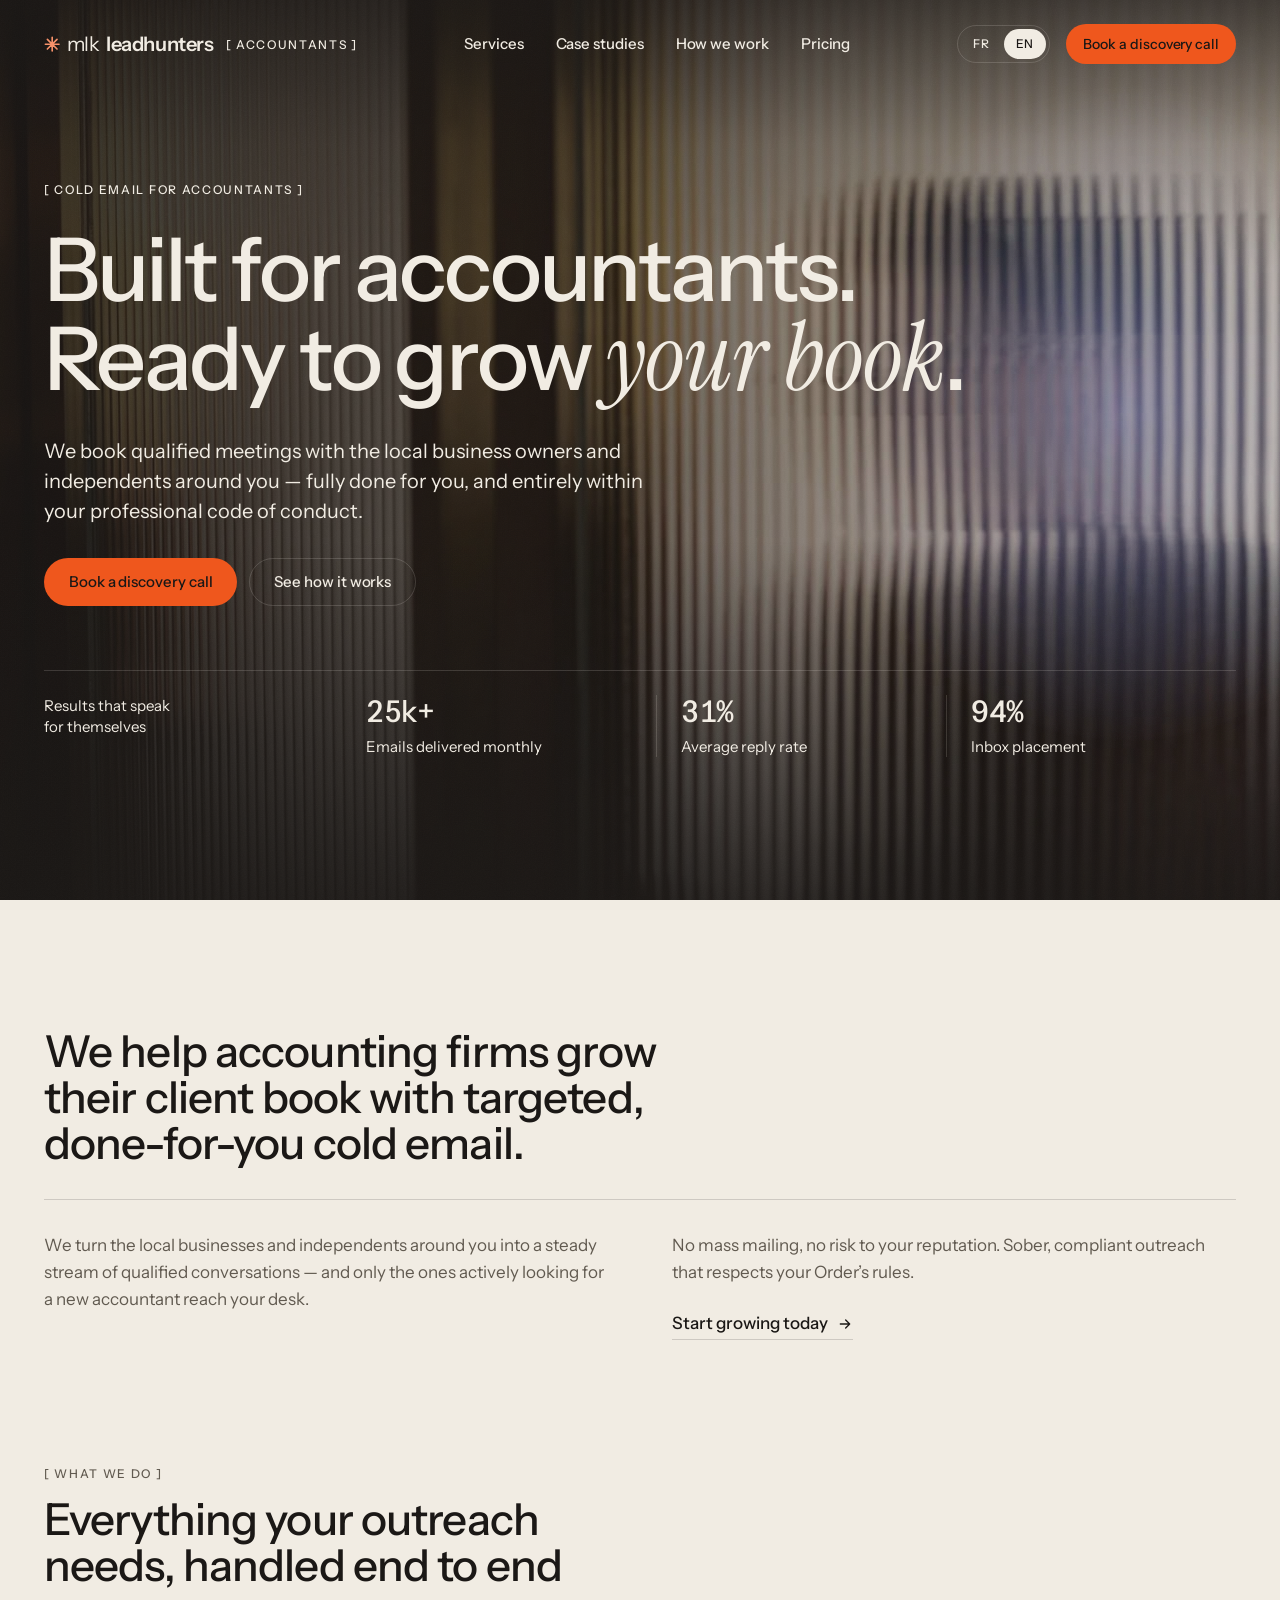
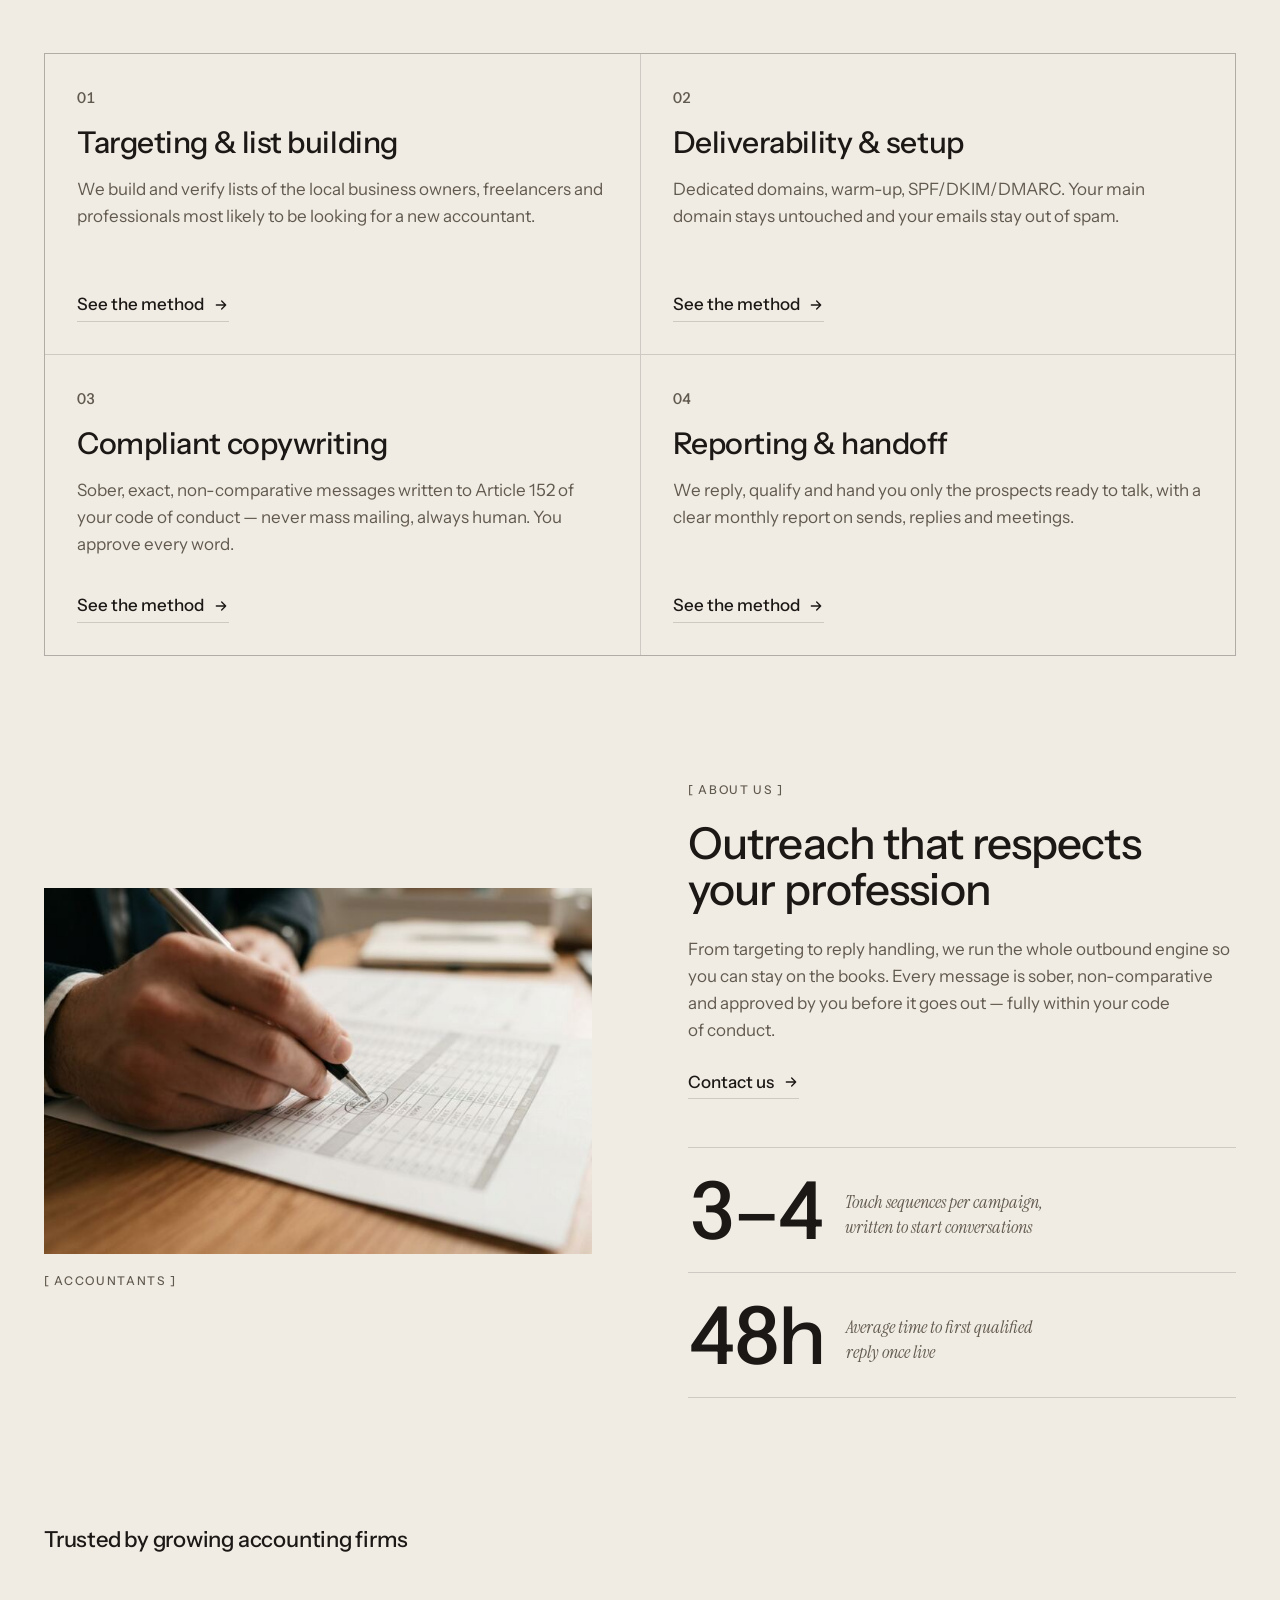
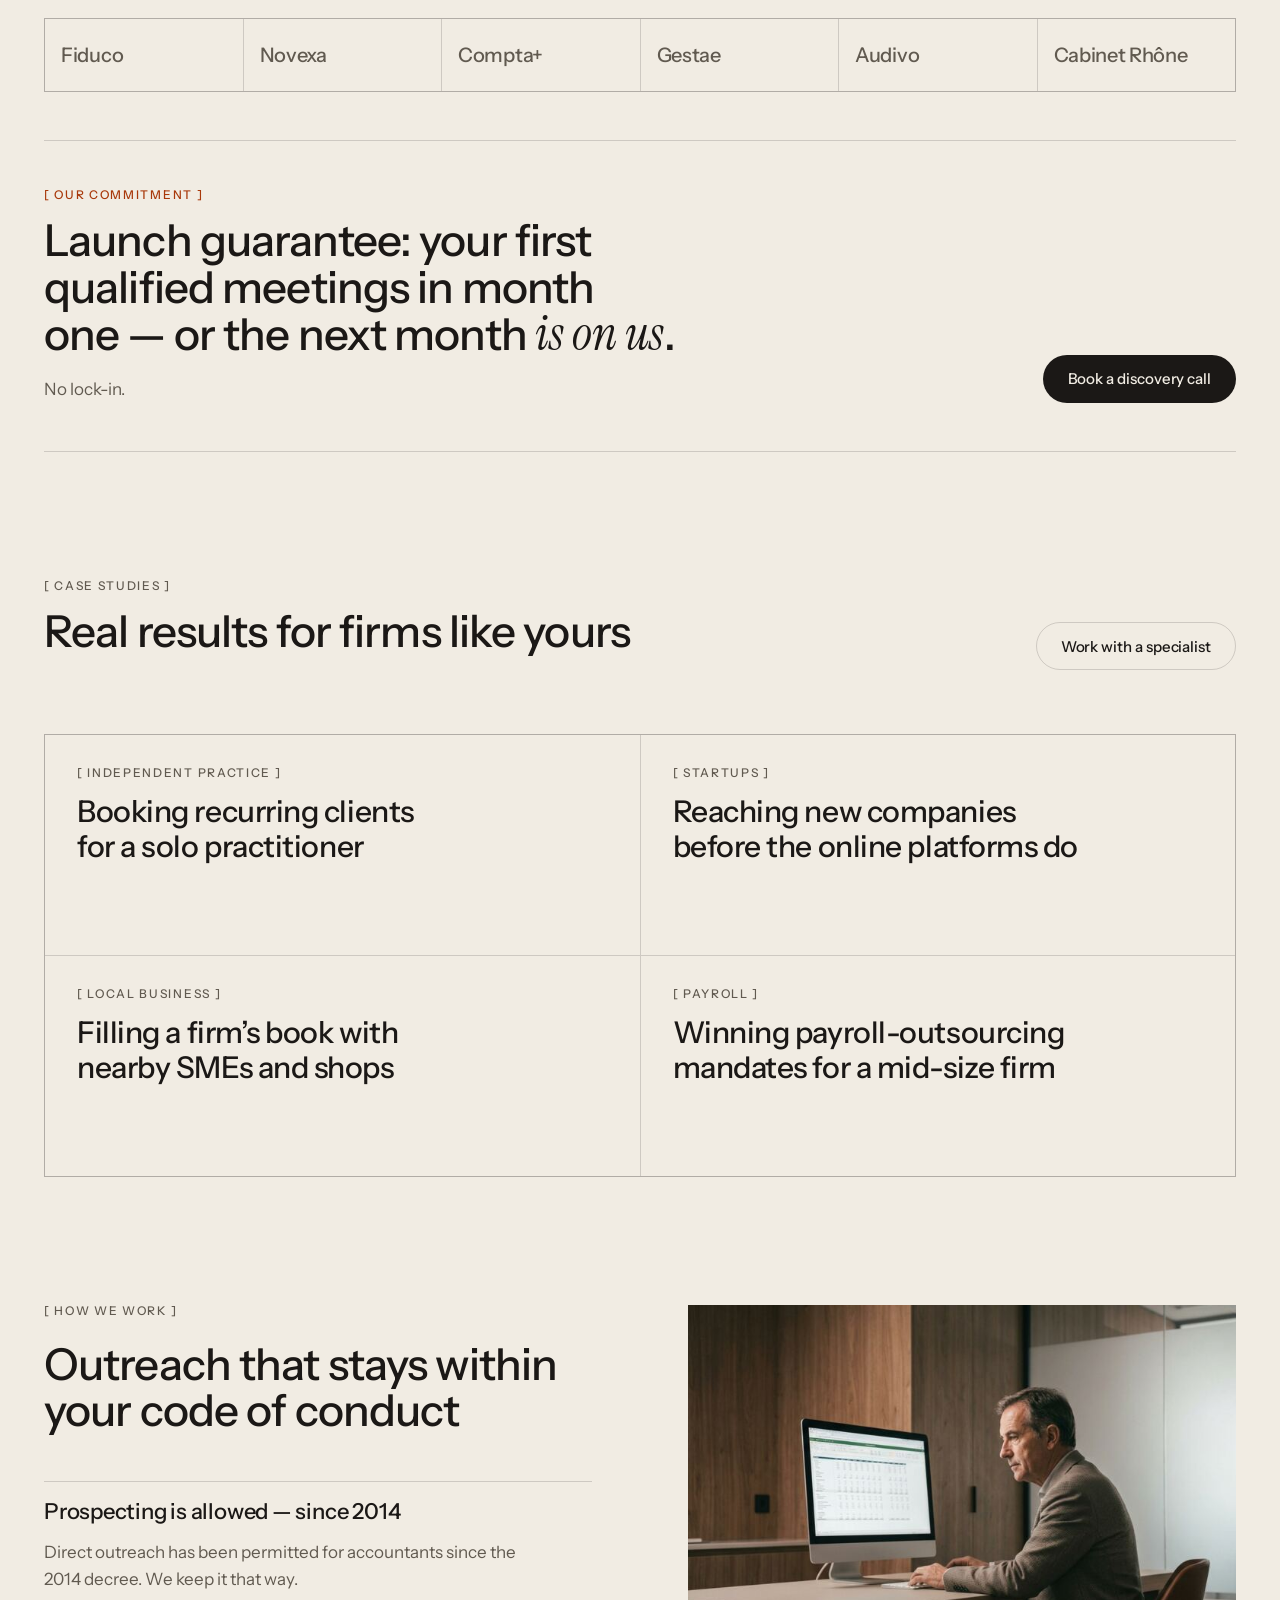
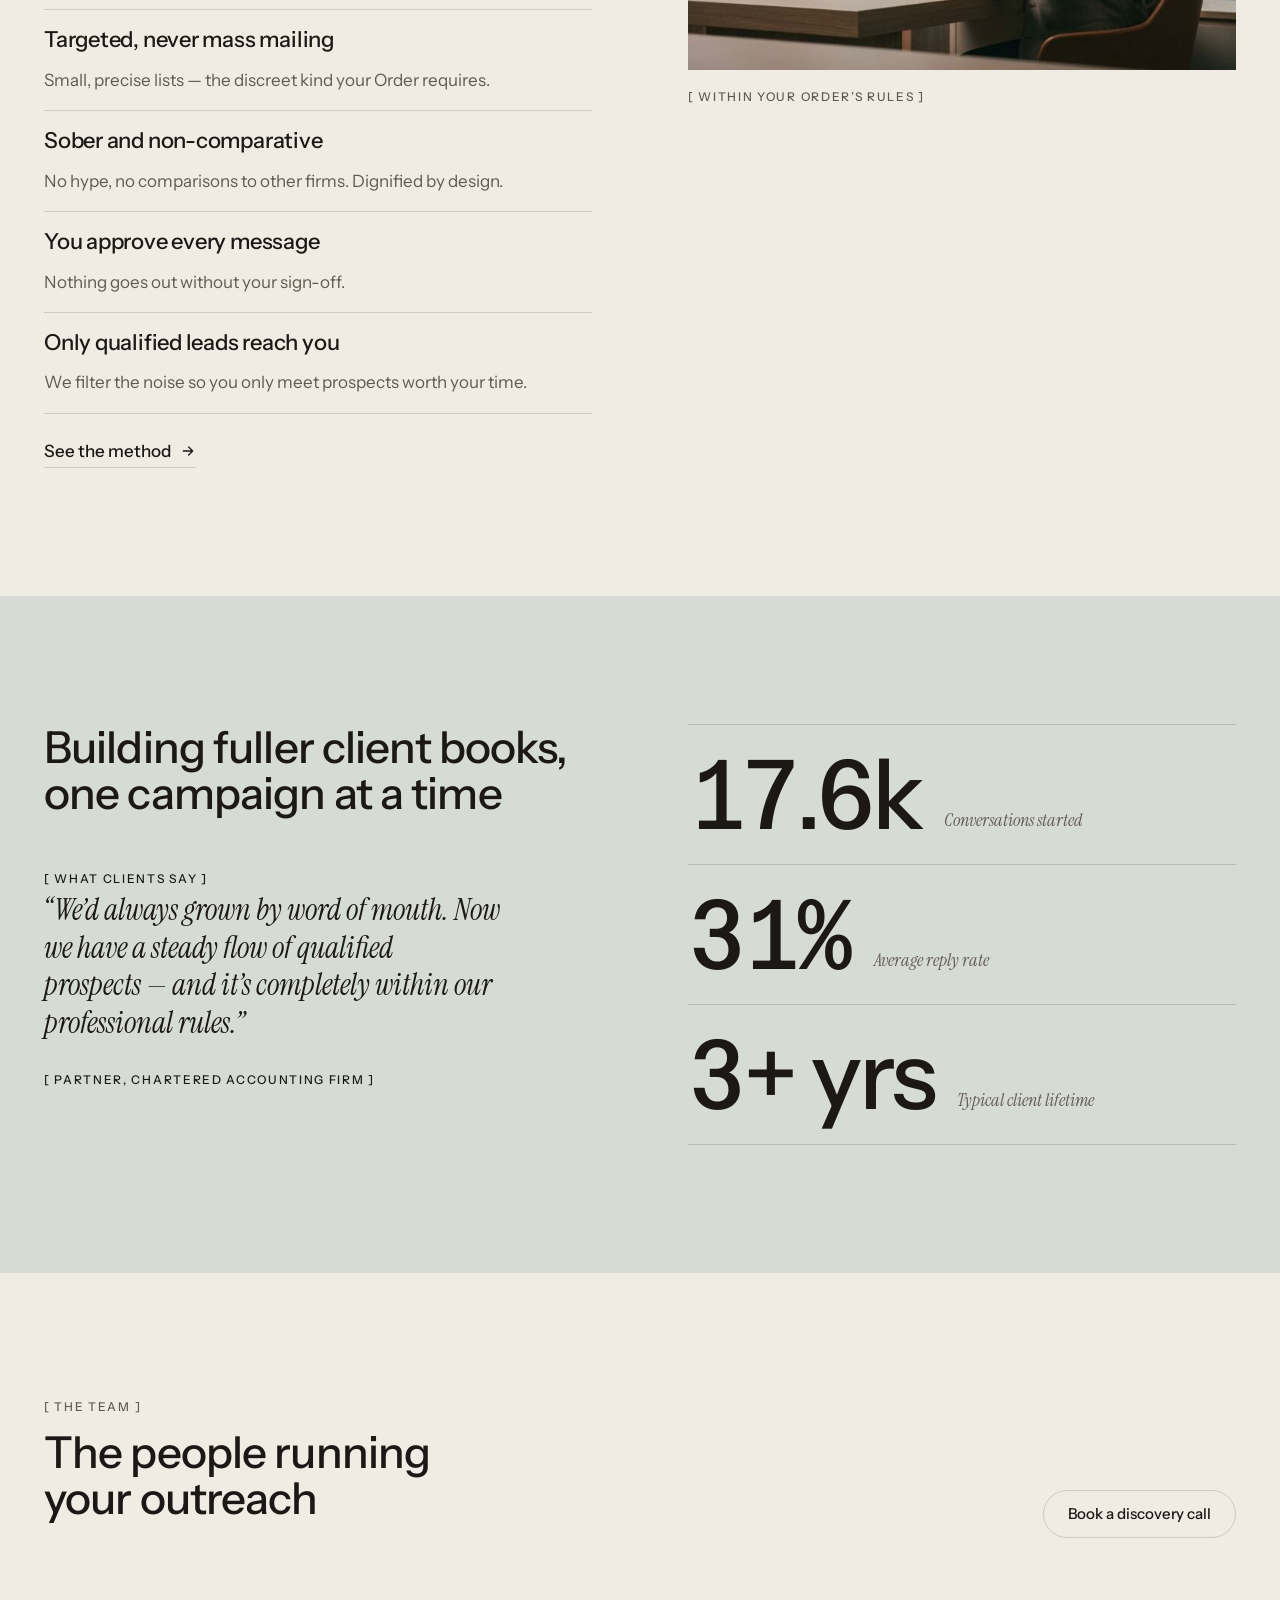
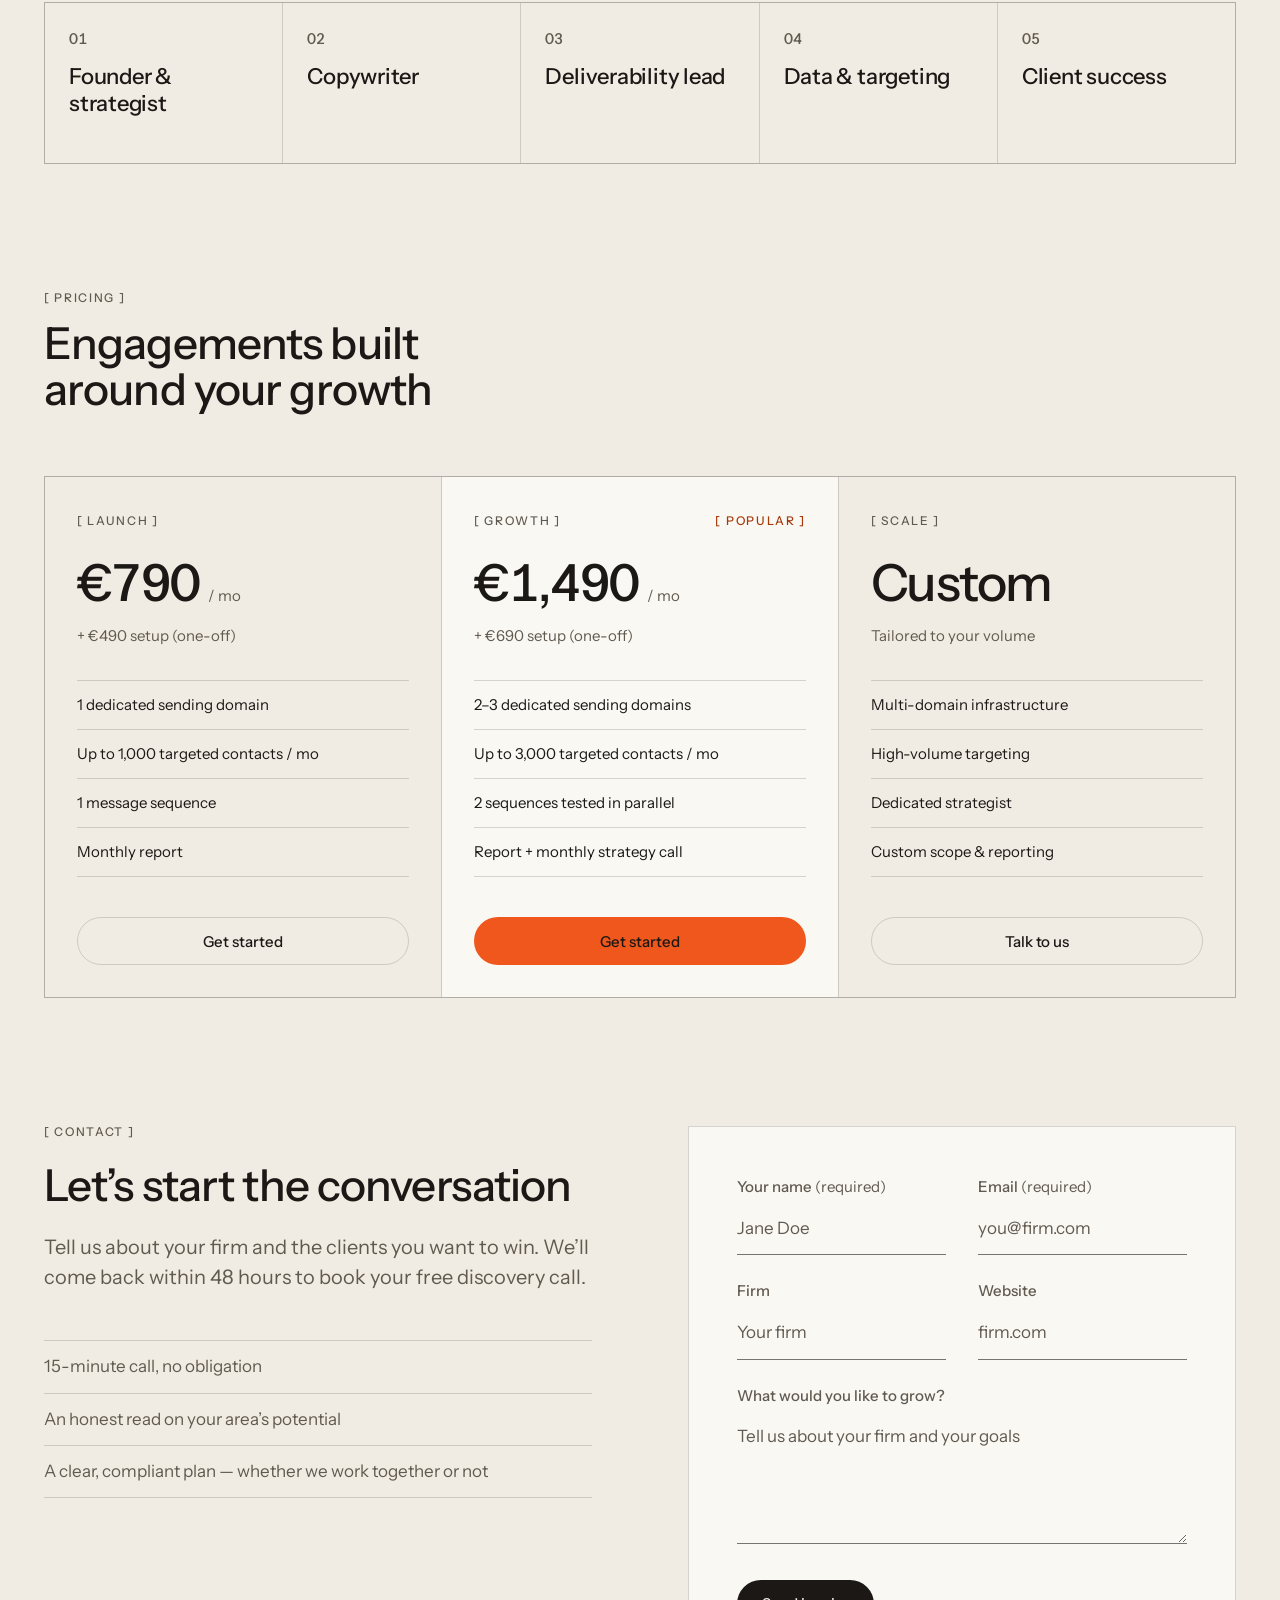
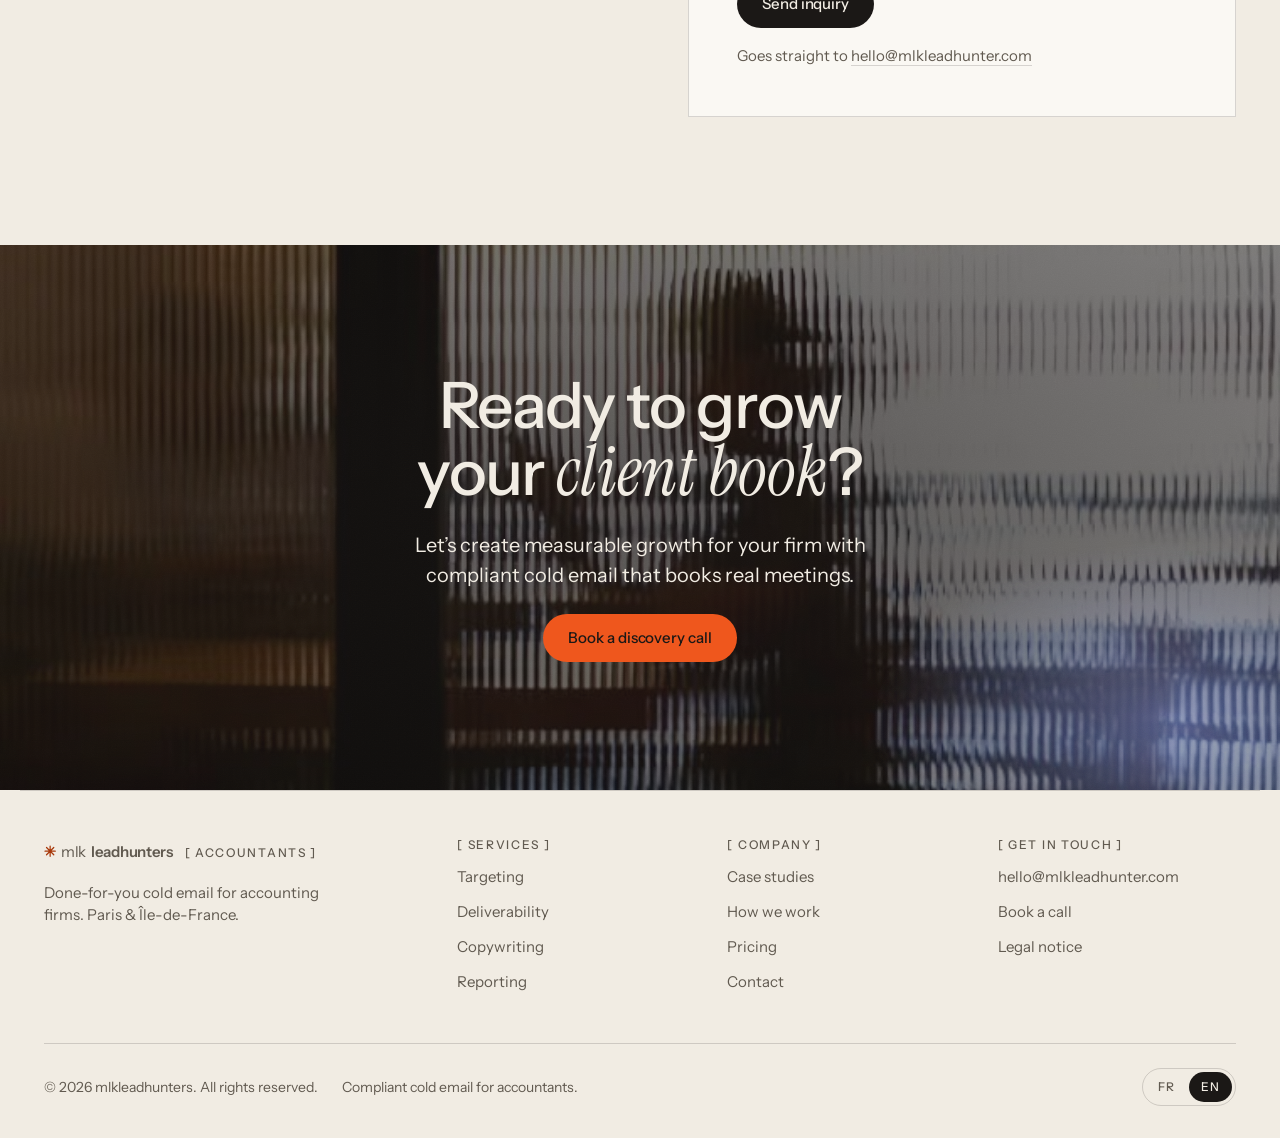
==== commit 845d139e: "Vérification de non-régression : finitions typographiques et clavier - fourchettes « 3–4 » insécable" ====
--- a/en/index.html
+++ b/en/index.html
@@ -87,7 +87,7 @@
   </div>
 </header>
 
-<main id="content" tabindex="-1">
+<main id="content">
 <section class="mk-glass mk-glass--photo mk-glass--hero mk-photo--hero-glass mk-on-dark" aria-label="Introduction">
   <div class="mk-glass__scene"></div>
   <div class="mk-glass__tint"></div>
@@ -153,7 +153,7 @@
         <article class="mk-card">
           <span class="mk-card__step">03</span>
           <h3 class="mk-heading">Compliant copywriting</h3>
-          <p class="mk-card__body">Sober, exact, <span class="mk-nowrap">non-comparative</span> messages written to Article 152&nbsp;of your code of conduct&nbsp;— never mass mailing, always human. You approve every word.</p>
+          <p class="mk-card__body">Sober, exact, <span class="mk-nowrap">non-comparative</span> messages written to Article&nbsp;152 of your code of conduct&nbsp;— never mass mailing, always human. You approve every word.</p>
           <div class="mk-card__foot"><a class="mk-link" href="how-we-work/#copywriting">See the method<span class="mk-sr">: copywriting</span><svg viewBox="0 0 24 24" fill="none" stroke="currentColor" stroke-width="2" stroke-linecap="round" stroke-linejoin="round" aria-hidden="true"><path d="M5 12h14M13 6l6 6-6 6"/></svg></a></div>
         </article>
         <article class="mk-card">
--- a/assets/css/mk.css
+++ b/assets/css/mk.css
@@ -237,11 +237,12 @@
   font-size: 15px; font-weight: 500;
 }
 .mk-skip:focus { transform: none; }
+.mk-skip:focus-visible { outline-color: var(--focus-on-dark); }
 main:focus { outline: none; }
 
 /* Label refinements: long labels wrap on phones instead of widening the page,
    and the decorative brackets stay out of the accessible name. */
-.mk-label { white-space: normal; }
+.mk-label { white-space: normal; line-height: 1.5; margin-block: -.25em; }
 .mk-label::before { content: "[\00a0"; content: "[\00a0" / ""; }
 .mk-label::after { content: "\00a0]"; content: "\00a0]" / ""; }
 /* On the sage band, small muted text takes full ink (the system keeps ink-muted at 15px+ there). */
@@ -249,19 +250,20 @@
 
 /* ---------- Brand: wordmark plus the audience label (accountants site) ---------- */
 .mk-brand { display: inline-flex; align-items: center; flex-wrap: wrap; gap: 6px var(--space-3); }
-.mk-brand .mk-label { padding-top: 2px; }
+.mk-brand .mk-label { padding-top: 2px; white-space: nowrap; }
 @media (max-width: 520px) { .mk-brand { flex-direction: column; align-items: flex-start; } }
 
 /* ---------- Site header: the nav, laid over the first glass panel ----------
    It sits outside <main> (a banner landmark) and floats over the hero, so the hero's h1 is the
    first thing inside <main>. The first glass panel reserves its height. */
 .mk-site-header { position: absolute; top: 0; left: 0; right: 0; z-index: 10; background: transparent; }
+@media (max-width: 360px) { .mk-site-header { gap: var(--space-3); } }
 :root { --mk-header-h: 88px; }
 main > .mk-glass:first-child > .mk-glass__content { padding-top: var(--mk-header-h); }
 /* Over glass, secondary text takes full ink-on-dark (the glass is never as dark as surface-dark);
    the current page is marked by a hairline instead of by colour. */
 .mk-site-header { --ink-muted: var(--ink-on-dark); }
-.mk-site-header .mk-nav__links a[aria-current="page"] { text-decoration: underline; text-decoration-thickness: 1px; text-underline-offset: 6px; }
+.mk-site-header .mk-nav__links a[aria-current="page"], .mk-menu__panel a[aria-current="page"] { text-decoration: underline; text-decoration-thickness: 1px; text-underline-offset: 6px; }
 .mk-nav__links a { white-space: nowrap; }
 /* The full nav needs about 1100px; the small button needs another 140. Below, the menu takes over. */
 @media (max-width: 1240px) { .mk-nav__cta { display: none; } }
@@ -327,6 +329,7 @@
 .mk-hero__inner { max-width: none; }
 .mk-hero__inner > * { min-width: 0; }
 .mk-hero__inner h1 { max-width: 15ch; }
+.mk-hero__inner h1.mk-display-xl { max-width: 16ch; }
 .mk-hero__inner h1.mk-display { max-width: 18ch; }
 @media (min-width: 641px) { .mk-hero__inner h1 .mk-em { white-space: nowrap; } }
 .mk-hero--page { padding-block: var(--space-10) var(--space-9); }
@@ -467,7 +470,7 @@
 @media (max-width: 640px) { .mk-grid--4 { grid-template-columns: 1fr; } }
 .mk-card--short { min-height: 220px; }
 @media (max-width: 900px) { .mk-card--short { min-height: 0; } }
-.mk-card .mk-heading { max-width: 20ch; }
+.mk-card .mk-heading { max-width: 21ch; }
 .mk-section--band .mk-card, .mk-section--band .mk-names li { background: var(--surface-raised); }
 .mk-card__step { font-size: 15px; font-weight: 500; color: var(--ink-muted); font-variant-numeric: tabular-nums; }
 
@@ -507,7 +510,7 @@
 .mk-panel { background: var(--surface-raised); border: 1px solid var(--line); padding: var(--space-7); }
 @media (max-width: 640px) { .mk-panel { padding: var(--space-5); } }
 .mk-form { display: grid; grid-template-columns: repeat(2, minmax(0, 1fr)); gap: var(--space-5) var(--space-6); }
-.mk-field { display: grid; gap: var(--space-2); }
+.mk-field { display: grid; grid-template-rows: 1fr auto; gap: var(--space-2); }
 .mk-field--full { grid-column: 1 / -1; }
 .mk-field label { font-size: 15px; font-weight: 500; color: var(--ink-muted); }
 .mk-field__hint { font-weight: 400; }
@@ -517,7 +520,7 @@
   background: transparent; border: 0; border-bottom: 1px solid color-mix(in srgb, var(--ink) 58%, transparent); border-radius: 0;
   padding: var(--space-2) 0 var(--space-3);
 }
-.mk-field input::placeholder, .mk-field textarea::placeholder { color: var(--ink-muted); opacity: .8; }
+.mk-field input::placeholder, .mk-field textarea::placeholder { color: var(--ink-muted); opacity: 1; }
 .mk-field textarea { min-height: 128px; resize: vertical; line-height: 1.5; }
 .mk-field input:hover, .mk-field textarea:hover { border-bottom-color: var(--ink); }
 .mk-field input:focus, .mk-field textarea:focus { outline: none; border-bottom-color: var(--ink); box-shadow: 0 1px 0 0 var(--ink); }
